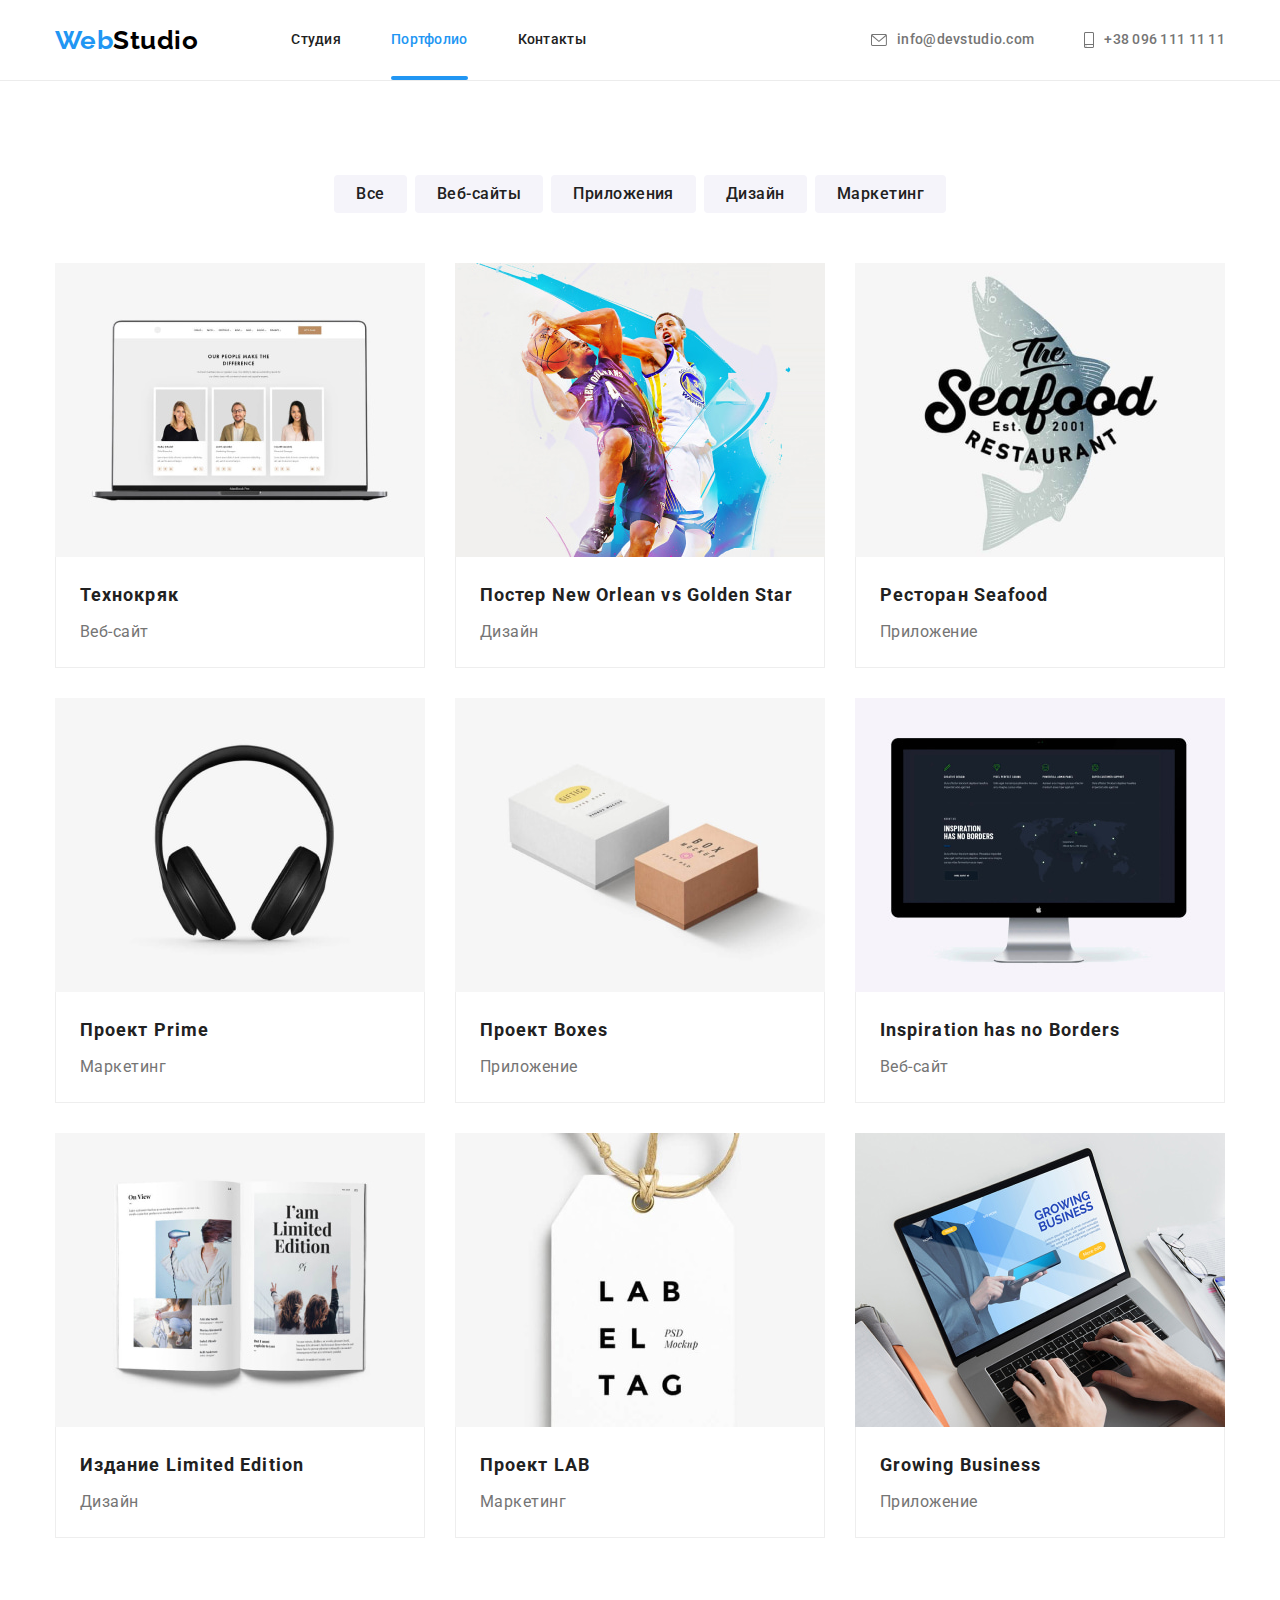
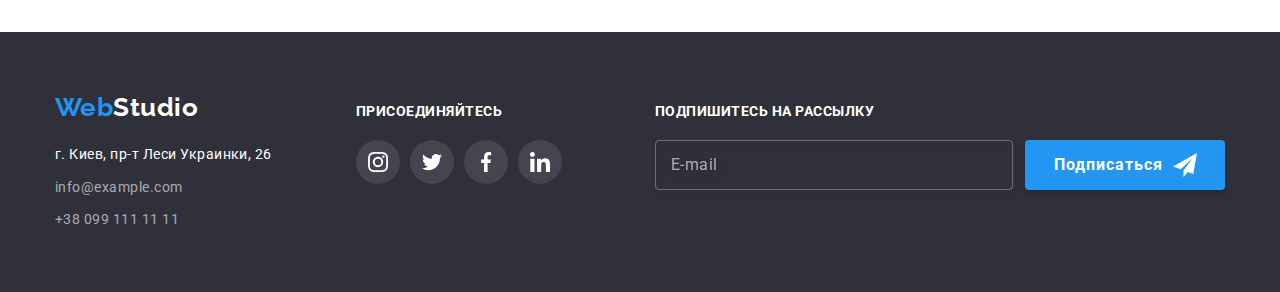
==== portfolio.html @ d6ff6cac "Initial commit" ====
<!DOCTYPE html>
<html lang="ru">

<head>
    <meta charset="UTF-8">
    <meta http-equiv="X-UA-Compatible" content="IE=edge">
    <meta name="viewport" content="width=device-width, initial-scale=1.0">
    <title>Портфолио</title>
    <link rel="preconnect" href="https://fonts.googleapis.com">
    <link rel="preconnect" href="https://fonts.gstatic.com" crossorigin>
    <link
        href="https://fonts.googleapis.com/css2?family=Raleway:wght@700&family=Roboto:wght@400;500;700;900&display=swap"
        rel="stylesheet">
    <link rel="stylesheet" href="https://cdnjs.cloudflare.com/ajax/libs/modern-normalize/1.1.0/modern-normalize.min.css">
    <link rel="stylesheet" href="./css/main.min.css">
</head>

<body>
    <!-- Шапка сайта -->
<header class="page-header">
    <div class="container header-nav">
        <nav class="header-nav">
            <a class="logo" href="./index.html"><span class="logo__accent">Web</span><span
                    class="logo__name">Studio</span></a>

            <ul class="site-nav">
                <li class="site-nav__item"><a class="site-nav__link" href="./index.html">Студия</a></li>
                <li class="site-nav__item"><a class="site-nav__link site-nav__link--current" href="./portfolio.html">Портфолио</a></li>
                <li class="site-nav__item"><a class="site-nav__link" href="">Контакты</a></li>
            </ul>
        </nav>

        <ul class="contacts">
            <li class="contacts__item">
                <a class="contacts__link" href="mailto:info@devstudio.com"><svg class="contacts__icon" width="16" height="12">
                    <use href="./images/icons.svg#mail"></use>
                </svg>info@devstudio.com</a>
            </li>
            <li class="contacts__item">
                <a class="contacts__link" href="tel:+380961111111"><svg class="contacts__icon" width="10" height="16">
                    <use href="./images/icons.svg#smartphone"></use></svg>+38 096 111 11 11</a>
            </li>
        </ul>
    </div>
</header>

<main>
<section class="section">
    <div class="container">
    <h1 hidden>Портфолио</h1>
    <!-- Фильтр -->
    <ul class="filter">
        <li class="filter__item">
            <button type="button" class="filter__button">Все</button>
        </li>
        <li class="filter__item">
            <button type="button" class="filter__button">Веб-сайты</button>
        </li>
        <li class="filter__item">
            <button type="button" class="filter__button">Приложения</button>
        </li>
        <li class="filter__item">
            <button type="button" class="filter__button">Дизайн</button>
        </li>
        <li class="filter__item">
            <button type="button" class="filter__button">Маркетинг</button>
        </li>
    </ul>
    <!-- Портфолио -->
    <ul class="portfolio">
    <li class="portfolio__item"> 
        <a class="portfolio__link" href="">
            <div class="portfolio__thumb">
          <img class="portfolio__picture" src="./images/techokryak.jpg" alt="Фото команды специалистов" width="370" height="294">
          <div class="portfolio__description">
          <p class="portfolio__text">Ресурс предлагает комплексные предложения с разным уровнем функционала и сервисов. Все это
            позволит посетителю получить исчерпывающие сведения о компании или частном лице.</p>
        </div>
        </div>
            <div class="portfolio__part">
         <h2 class="portfolio__subtitle">Технокряк</h2>
         <p class="portfolio__type">Веб-сайт</p> 
        </div>
        </a>
    </li>
    
    <li class="portfolio__item">
        <a class="portfolio__link" href="">
            <div class="portfolio__thumb">
         <img class="portfolio__picture" src="./images/poster.jpg" alt="Баскетболист пытается забрать мяч у противника" width="370" height="294">
        <div class="portfolio__description">
         <p class="portfolio__text">Ресурс предлагает комплексные предложения с разным уровнем функционала и сервисов. Все это
            позволит посетителю получить исчерпывающие сведения о компании или частном лице.</p>
        </div>
        </div>
        <div class="portfolio__part">
        <h2 class="portfolio__subtitle">Постер New Orlean vs Golden Star</h2>
        <p class="portfolio__type">Дизайн</p>
        </div>
        </a>
    </li>

    <li class="portfolio__item">
         <a class="portfolio__link" href="">
            <div class="portfolio__thumb">
          <img class="portfolio__picture" src="./images/seafood.jpg" alt="Логотип ресторана" width="370" height="294">
        <div class="portfolio__description">
          <p class="portfolio__text">Ресурс предлагает комплексные предложения с разным уровнем функционала и сервисов. Все это
            позволит посетителю получить исчерпывающие сведения о компании или частном лице.</p>
        </div>
        </div>
          <div class="portfolio__part">
        <h2 class="portfolio__subtitle">Ресторан Seafood</h2>
    <p class="portfolio__type">Приложение</p>
    </div>
    </a>
      </li>

    <li class="portfolio__item">
       <a class="portfolio__link" href="">
        <div class="portfolio__thumb">
           <img class="portfolio__picture" src="./images/prime.jpg" alt="Наушники" width="370" height="294">
    <div class="portfolio__description">
           <p class="portfolio__text">Ресурс предлагает комплексные предложения с разным уровнем функционала и сервисов. Все это
        позволит посетителю получить исчерпывающие сведения о компании или частном лице.</p>
    </div>
    </div>
    <div class="portfolio__part">
    <h2 class="portfolio__subtitle">Проект Prime</h2>
    <p class="portfolio__type">Маркетинг</p>
    </div>
    </a>
    </li>

    <li class="portfolio__item">
       <a class="portfolio__link" href="">
            <div class="portfolio__thumb">
           <img class="portfolio__picture" src="./images/boxes.jpg" alt="Две коробки белая и коричневая" width="370" height="294">
    <div class="portfolio__description">
           <p class="portfolio__text">Ресурс предлагает комплексные предложения с разным уровнем функционала и сервисов. Все это
        позволит посетителю получить исчерпывающие сведения о компании или частном лице.</p>
    </div>
    </div>
           <div class="portfolio__part">
    <h2 class="portfolio__subtitle">Проект Boxes</h2>
    <p class="portfolio__type">Приложение</p>
    </div>
    </a>
    </li>

    <li class="portfolio__item">
       <a class="portfolio__link" href="">
        <div class="portfolio__thumb">
        <img class="portfolio__picture" src="./images/inspiration.jpg" alt="Монитор компьютера" width="370" height="294">
        <div class="portfolio__description">
        <p class="portfolio__text">Ресурс предлагает комплексные предложения с разным уровнем функционала и сервисов. Все это
            позволит посетителю получить исчерпывающие сведения о компании или частном лице.</p>
        </div>
        </div>
        <div class="portfolio__part">
        <h2 class="portfolio__subtitle">Inspiration has no Borders</h2>
    <p class="portfolio__type">Веб-сайт</p>
    </div>
    </a>
    </li>

    <li class="portfolio__item">
      <a class="portfolio__link" href="">
        <div class="portfolio__thumb">
    <img class="portfolio__picture" src="./images/edition.jpg" alt="Разворот журнала ограниченного тиража" width="370" height="294">
    <div class="portfolio__description">
    <p class="portfolio__text">Ресурс предлагает комплексные предложения с разным уровнем функционала и сервисов. Все это
        позволит посетителю получить исчерпывающие сведения о компании или частном лице.</p>
    </div>
    </div>
    <div class="portfolio__part">
    <h2 class="portfolio__subtitle">Издание Limited Edition</h2>
    <p class="portfolio__type">Дизайн</p>
    </div>
    </a>
    </li>

    <li class="portfolio__item">
         <a class="portfolio__link" href="">
        <div class="portfolio__thumb">
          <img class="portfolio__picture" src="./images/lab.jpg" alt="Бирка с названием проекта" width="370" height="294">
          <div class="portfolio__description">
          <p class="portfolio__text">Ресурс предлагает комплексные предложения с разным уровнем функционала и сервисов. Все это
            позволит посетителю получить исчерпывающие сведения о компании или частном лице.</p>
        </div>
        </div>
          <div class="portfolio__part">
          <h2 class="portfolio__subtitle">Проект LAB</h2>
          <p class="portfolio__type">Маркетинг</p>
        </div>
       </a>
    </li>

    <li class="portfolio__item">
       <a class="portfolio__link" href="">
            <div class="portfolio__thumb">
           <img class="portfolio__picture" src="./images/business.jpg" alt="Работа с ноутбуком" width="370" height="294">
    <div class="portfolio__description">
           <p class="portfolio__text">Ресурс предлагает комплексные предложения с разным уровнем функционала и сервисов. Все это
        позволит посетителю получить исчерпывающие сведения о компании или частном лице.</p>
    </div>
    </div>
           <div class="portfolio__part">
           <h2 class="portfolio__subtitle">Growing Business</h2>
    <p class="portfolio__type">Приложение</p>
    </div>
    </a>
    </li>
</ul>
</div>
</section>
</main>

    <!--Футер-->
<footer class="footer">
    <div class="footer__container container">
        <div>
            <a class="logo logo--footer" href="./index.html"><span class="logo__accent">Web</span><span
                    class="logo__name logo__name--footer">Studio</span></a>

            <address class="footer-contacts">
                <p class="footer-contacts__address">г. Киев, пр-т Леси Украинки, 26</p>
                <ul class="footer-contacts__list">
                    <li class="footer-contacts__item">
                        <a class="footer-contacts__link" href="mailto:info@example.com">info@example.com</a>
                    </li>
                    <li class="footer-contacts__item">
                        <a class="footer-contacts__link" href="tel:+380991111111">+38 099 111 11 11</a>
                    </li>
                </ul>
            </address>
        </div>
        <!-- Соцсети в футере -->
    <div class="footer-socials">
        <h3 class="footer-socials__subtitle">Присоединяйтесь</h3>
        <ul class="footer-socials__list">
            <li class="footer-socials__item"><a class="footer-socials__link" href=""><svg class="footer-socials__icon"
                        width="20" height="20">
                        <use href="./images/icons.svg#instagram"></use>
                    </svg></a></li>
            <li class="footer-socials__item"><a class="footer-socials__link" href=""><svg class="footer-socials__icon"
                        width="20" height="20">
                        <use href="./images/icons.svg#twitter"></use>
                    </svg></a></li>
            <li class="footer-socials__item"><a class="footer-socials__link" href=""><svg class="footer-socials__icon"
                        width="20" height="20">
                        <use href="./images/icons.svg#facebook"></use>
                    </svg></a></li>
            <li class="footer-socials__item"><a class="footer-socials__link" href=""><svg class="footer-socials__icon"
                        width="20" height="20">
                        <use href="./images/icons.svg#linkedin"></use>
                    </svg></a></li>
        </ul>
    </div>
    
    <!-- Форма подписки на рассылку -->
    <div class="form-footer">
        <h3 class="form-footer__subtitle">Подпишитесь на рассылку</h3>
        <form class="form-footer__subscribe">
            <input class="form-footer__input" type="email" name="email" id="mail" placeholder="E-mail">
            <button class="form-footer__button" type="submit">Подписаться<svg class="form-footer__icon" width="24"
                    height="24">
                    <use href="./images/icons.svg#send"></use>
                </svg></button>
        </form>
    </div>
    </div>
    </footer>

</body>
</html>
---- css/main.min.css ----
.site-nav,.contacts,.features__list,.works__list,.team__members,.team__socials,.clients__list,.footer-contacts__list,.footer-socials__list,.filter,.portfolio{padding:0;margin:0;list-style:none}.logo,.portfolio__link{text-decoration:none}.site-nav__link,.site-nav__link--current,.contacts__link{color:#212121;font-weight:500;font-size:14px;line-height:1.14;letter-spacing:0.02em;text-decoration:none}.hero__button,.form-footer__button,.form__button{display:inline-block;min-width:200px;border:0;padding:10px 32px;-webkit-box-shadow:0px 4px 4px rgba(0,0,0,0.15);box-shadow:0px 4px 4px rgba(0,0,0,0.15);border-radius:4px;color:#fff;font-family:Roboto,sans-serif;font-weight:700;font-size:16px;line-height:1.88;letter-spacing:0.06em;background-color:#2196f3;cursor:pointer;-webkit-transition:background-color 250ms cubic-bezier(0.4, 0, 0.2, 1);transition:background-color 250ms cubic-bezier(0.4, 0, 0.2, 1)}.form__input,.form__comment{padding:10px 11px 10px 41px;border:1px solid rgba(33,33,33,0.2);border-radius:4px;outline:none;-webkit-transition:border-color 250ms cubic-bezier(0.4, 0, 0.2, 1);transition:border-color 250ms cubic-bezier(0.4, 0, 0.2, 1)}.features__subtitle,.works__subtitle,.footer-socials__subtitle,.form-footer__subtitle{margin-bottom:10px;color:#212121;font-weight:700;font-size:14px;line-height:1.14;text-transform:uppercase}.works__title,.team__title,.clients__title{margin-bottom:50px;color:#212121;font-weight:700;font-size:36px;line-height:1.17;text-align:center}.form-footer__button,.form__button,.form__label-checkbox,.features__wrapper,.team__socials,.team__socials-link,.clients__link,.footer-socials__list,.footer-socials__link,.form-footer__subscribe{display:-webkit-box;display:-ms-flexbox;display:flex;-webkit-box-align:center;-ms-flex-align:center;align-items:center;-webkit-box-pack:center;-ms-flex-pack:center;justify-content:center}.form-footer__input,.form-footer__input::-webkit-input-placeholder{font-size:16px;line-height:1.25;color:rgba(255,255,255,0.6);letter-spacing:0.03em}.form-footer__input,.form-footer__input:-ms-input-placeholder{font-size:16px;line-height:1.25;color:rgba(255,255,255,0.6);letter-spacing:0.03em}.form-footer__input,.form-footer__input::-ms-input-placeholder{font-size:16px;line-height:1.25;color:rgba(255,255,255,0.6);letter-spacing:0.03em}.form-footer__input,.form-footer__input::placeholder{font-size:16px;line-height:1.25;color:rgba(255,255,255,0.6);letter-spacing:0.03em}body{background-color:#fff;color:#757575;font-family:Roboto,sans-serif;letter-spacing:0.03em}h1,h2,h3,h4,h5,h6,p,ul{margin-top:0}.container{width:1200px;padding-left:15px;padding-right:15px;margin-left:auto;margin-right:auto}.section{padding-top:94px;padding-bottom:94px}.page-header{border-bottom:1px solid #ececec}.header-nav{display:-webkit-box;display:-ms-flexbox;display:flex;-webkit-box-align:center;-ms-flex-align:center;align-items:center}.logo__accent,.logo__name{color:#2196f3;font-family:Raleway,sans-serif;font-weight:700;font-size:26px;line-height:1.19;-webkit-transition:color 250ms cubic-bezier(0.4, 0, 0.2, 1);transition:color 250ms cubic-bezier(0.4, 0, 0.2, 1)}.logo__accent:hover,.logo__accent:focus{color:#000}.logo__name{color:#000}.logo__name:hover,.logo__name:focus{color:#2196f3}.logo--footer{display:inline-block;margin-bottom:20px}.logo__name--footer{color:#fff}.site-nav{display:-webkit-box;display:-ms-flexbox;display:flex;margin-left:93px}.site-nav__item:not(:last-child){margin-right:50px}.site-nav__link,.site-nav__link--current{display:block;padding-top:32px;padding-bottom:32px;-webkit-transition:color 250ms cubic-bezier(0.4, 0, 0.2, 1);transition:color 250ms cubic-bezier(0.4, 0, 0.2, 1)}.site-nav__link:hover,.site-nav__link:focus{color:#2196f3}.site-nav__link--current{position:relative;color:#2196f3}.site-nav__link--current:hover,.site-nav__link--current:focus{color:#212121}.site-nav__link--current::after{content:'';position:absolute;left:0;bottom:0;width:100%;height:4px;background-color:#2196f3;border-radius:2px}.contacts{display:-webkit-box;display:-ms-flexbox;display:flex;margin-left:auto}.contacts__item:not(:last-child){margin-right:50px}.contacts__link{display:-webkit-box;display:-ms-flexbox;display:flex;-webkit-box-align:center;-ms-flex-align:center;align-items:center;padding-top:32px;padding-bottom:32px;color:#757575;-webkit-transition:color 250ms cubic-bezier(0.4, 0, 0.2, 1);transition:color 250ms cubic-bezier(0.4, 0, 0.2, 1)}.contacts__link:hover,.contacts__link:focus{color:#2196f3;fill:#2196f3}.contacts__icon{margin-right:10px;fill:currentColor}.hero{max-width:1600px;height:600px;margin-left:auto;margin-right:auto;background-image:-webkit-gradient(linear, left top, right top, from(rgba(47,48,58,0.4)), to(rgba(47,48,58,0.4))),url("../images/hero.jpg");background-image:linear-gradient(to right, rgba(47,48,58,0.4), rgba(47,48,58,0.4)),url("../images/hero.jpg");background-repeat:no-repeat;background-position:center;background-size:cover;padding-top:200px;padding-bottom:200px;text-align:center;background-color:#c4c4c4}.hero__title{margin-bottom:30px;color:#fff;font-weight:900;font-size:44px;line-height:1.36;text-align:center;letter-spacing:0.06em;text-transform:uppercase}.hero__button:hover,.hero__button:focus{background-color:#188ce8}.form-footer__button:hover,.form-footer__button:focus{background-color:#188ce8}.form-footer__button{padding:10px 28px 10px 29px}.form-footer__icon{margin-left:10px}.form__button:hover,.form__button:focus{background-color:#188ce8}.form__button{padding:10px 55px 10px 56px;margin-right:auto;margin-left:auto}.modal__button{position:absolute;top:8px;right:8px;display:-webkit-box;display:-ms-flexbox;display:flex;background-color:#fff;padding:5px;border:1px solid rgba(0,0,0,0.1);border-radius:50%;cursor:pointer;fill:#000;-webkit-transition:fill 250ms cubic-bezier(0.4, 0, 0.2, 1);transition:fill 250ms cubic-bezier(0.4, 0, 0.2, 1)}.modal__button:hover,.modal__button:focus{fill:#2196f3}.backdrop{position:fixed;top:0;left:0;width:100%;height:100%;background-color:rgba(0,0,0,0.2);opacity:1;-webkit-transition:opacity 250ms cubic-bezier(0.4, 0, 0.2, 1);transition:opacity 250ms cubic-bezier(0.4, 0, 0.2, 1)}.backdrop.is-hidden{opacity:0;pointer-events:none;visibility:hidden;-webkit-transition:opacity 250ms cubic-bezier(0.4, 0, 0.2, 1);transition:opacity 250ms cubic-bezier(0.4, 0, 0.2, 1)}.backdrop.is-hidden .modal{-webkit-transform:translate(-50%, -50%) scale(0.5);transform:translate(-50%, -50%) scale(0.5)}.modal{position:absolute;top:50%;left:50%;padding:40px;min-width:528px;min-height:581px;background-color:#fff;-webkit-box-shadow:0px 1px 3px rgba(0,0,0,0.12),0px 1px 1px rgba(0,0,0,0.14),0px 2px 1px rgba(0,0,0,0.2);box-shadow:0px 1px 3px rgba(0,0,0,0.12),0px 1px 1px rgba(0,0,0,0.14),0px 2px 1px rgba(0,0,0,0.2);border-radius:4px;visibility:visible;-webkit-transform:translate(-50%, -50%) scale(1);transform:translate(-50%, -50%) scale(1);-webkit-transition:-webkit-transform 250ms cubic-bezier(0.4, 0, 0.2, 1);transition:-webkit-transform 250ms cubic-bezier(0.4, 0, 0.2, 1);transition:transform 250ms cubic-bezier(0.4, 0, 0.2, 1);transition:transform 250ms cubic-bezier(0.4, 0, 0.2, 1), -webkit-transform 250ms cubic-bezier(0.4, 0, 0.2, 1)}.modal__title{margin-bottom:12px;font-weight:700;font-size:20px;line-height:1.15;text-align:center;color:#212121}.form{width:448px;margin-left:auto;margin-right:auto}.form__input:focus{border-color:#2196f3}.form__input:focus ~ .form__icon{fill:#2196f3}.form__comment{resize:none;padding:12px 16px}.form__comment::-webkit-input-placeholder{font-size:12px;line-height:1.17;letter-spacing:0.01em;color:rgba(117,117,117,0.5)}.form__comment:-ms-input-placeholder{font-size:12px;line-height:1.17;letter-spacing:0.01em;color:rgba(117,117,117,0.5)}.form__comment::-ms-input-placeholder{font-size:12px;line-height:1.17;letter-spacing:0.01em;color:rgba(117,117,117,0.5)}.form__comment::placeholder{font-size:12px;line-height:1.17;letter-spacing:0.01em;color:rgba(117,117,117,0.5)}.form__comment:focus{border-color:#2196f3}.form__field{position:relative;display:-webkit-box;display:-ms-flexbox;display:flex;-webkit-box-orient:vertical;-webkit-box-direction:normal;-ms-flex-direction:column;flex-direction:column;margin-bottom:10px}.form__field:nth-child(4){margin-bottom:20px}.form__icon{position:absolute;top:50%;left:12px;fill:#212121;-webkit-transition:fill 250ms cubic-bezier(0.4, 0, 0.2, 1);transition:fill 250ms cubic-bezier(0.4, 0, 0.2, 1)}.form__label{margin-bottom:4px;font-size:12px;line-height:1.17;letter-spacing:0.01em}.form__link-contract{color:#2196f3;margin-left:4px}.form__input-checkbox{width:1px;height:1px;margin:-1px;border:0;padding:0;clip:rect(0 0 0 0);overflow:hidden}.form__checkbox-bgc{display:inline-block;width:16px;height:15px;margin-right:7px;border:2px solid #212121;border-radius:2px;-webkit-transition:background-color 250ms cubic-bezier(0.4, 0, 0.2, 1);transition:background-color 250ms cubic-bezier(0.4, 0, 0.2, 1)}.form__checkbox{margin-bottom:30px;font-size:14px;line-height:1.71}.form__label-checkbox{position:relative;cursor:pointer}.form__icon-checkbox{position:absolute;top:4px;left:10px;visibility:hidden}.form__input-checkbox:checked+.form__checkbox-bgc{border-color:#2196f3;background-color:#2196f3;border-radius:2px}.form__input-checkbox:checked ~ .form__icon-checkbox{visibility:visible}.features__list{display:-webkit-box;display:-ms-flexbox;display:flex}.features__item{min-width:270px}.features__item:not(:last-child){margin-right:30px}.features__wrapper{width:270px;height:120px;background-color:#f5f4fa;margin-bottom:30px}.features__text{margin-top:0;margin-bottom:0;font-size:14px;line-height:1.71}.works{padding-top:0;padding-bottom:94px}.works__list{display:-webkit-box;display:-ms-flexbox;display:flex}.works__item{position:relative}.works__item:not(:last-child){margin-right:30px}.works__images{display:block;width:100%}.works__description{display:inline-block;content:'';position:absolute;bottom:0;left:0;width:100%;min-height:70px;background-color:rgba(47,48,58,0.8)}.works__subtitle{position:absolute;bottom:27px;left:0;right:0;margin-bottom:0;color:#fff;text-align:center}.team{background-color:#f5f4fa}.team__members{display:-webkit-box;display:-ms-flexbox;display:flex}.team__item{-webkit-box-shadow:0px 1px 3px rgba(0,0,0,0.12),0px 1px 1px rgba(0,0,0,0.14),0px 2px 1px rgba(0,0,0,0.2);box-shadow:0px 1px 3px rgba(0,0,0,0.12),0px 1px 1px rgba(0,0,0,0.14),0px 2px 1px rgba(0,0,0,0.2);border-radius:0px 0px 4px 4px;background-color:#fff}.team__item:not(:last-child){margin-right:30px}.team__photo{display:block;width:100%}.team__name{margin-bottom:10px;color:#212121;font-weight:500;font-size:16px;line-height:1.19;text-align:center}.team__text{font-size:16px;line-height:1.19;text-align:center}.team__desc{padding-top:30px;padding-bottom:30px}.team__socials-item:not(:last-child){margin-right:10px}.team__socials-link{width:44px;height:44px;border-radius:50%;background-color:#fff;color:#afb1b8;-webkit-transition:color 250ms cubic-bezier(0.4, 0, 0.2, 1),background-color 250ms cubic-bezier(0.4, 0, 0.2, 1);transition:color 250ms cubic-bezier(0.4, 0, 0.2, 1),background-color 250ms cubic-bezier(0.4, 0, 0.2, 1)}.team__socials-link:hover,.team__socials-link:focus{color:#fff;background-color:#2196f3}.team__socials-icon{fill:currentColor}.clients__list{display:-webkit-box;display:-ms-flexbox;display:flex}.clients__item:not(:last-child){margin-right:30px}.clients__link{width:170px;height:92px;border:1px solid #afb1b8;border-radius:4px;color:#afb1b8;-webkit-transition:color 250ms cubic-bezier(0.4, 0, 0.2, 1),border 250ms cubic-bezier(0.4, 0, 0.2, 1);transition:color 250ms cubic-bezier(0.4, 0, 0.2, 1),border 250ms cubic-bezier(0.4, 0, 0.2, 1)}.clients__link:hover,.clients__link:focus{color:#2196f3;border:1px solid #2196f3}.clients__logo{fill:currentColor}.footer{padding-top:60px;padding-bottom:60px;background-color:#2f303a}.footer__container{display:-webkit-box;display:-ms-flexbox;display:flex;-webkit-box-align:baseline;-ms-flex-align:baseline;align-items:baseline}.footer-contacts{margin-right:70px;min-width:231px;color:#fff;font-style:normal;font-size:14px;line-height:1.71}.footer-contacts__address{margin-bottom:9px}.footer-contacts__item:not(:last-child){margin-bottom:9px}.footer-contacts__link{color:rgba(255,255,255,0.6);font-style:normal;font-size:14px;line-height:1.71;text-decoration:none;-webkit-transition:color 250ms cubic-bezier(0.4, 0, 0.2, 1);transition:color 250ms cubic-bezier(0.4, 0, 0.2, 1)}.footer-contacts__link:hover,.footer-contacts__link:focus{color:#2196f3}.footer-socials__item{margin-right:93px}.footer-socials__item:not(:last-child){margin-right:10px}.footer-socials__link{width:44px;height:44px;border-radius:50%;background-color:rgba(255,255,255,0.1);color:#fff;-webkit-transition:background-color 250ms cubic-bezier(0.4, 0, 0.2, 1);transition:background-color 250ms cubic-bezier(0.4, 0, 0.2, 1)}.footer-socials__link:hover,.footer-socials__link:focus{background-color:#2196f3}.footer-socials__subtitle{color:#fff;margin-bottom:20px}.footer-socials__icon{fill:currentColor}.form-footer__subtitle{color:#fff;margin-bottom:20px}.form-footer__input{width:358px;padding:14px 15px;margin-right:12px;border:1px solid rgba(255,255,255,0.3);-webkit-filter:drop-shadow(0px 4px 4px rgba(0,0,0,0.15));filter:drop-shadow(0px 4px 4px rgba(0,0,0,0.15));border-radius:4px;background-color:transparent;outline:transparent;-webkit-transition:border-color 250ms cubic-bezier(0.4, 0, 0.2, 1);transition:border-color 250ms cubic-bezier(0.4, 0, 0.2, 1)}.form-footer__input:focus{border-color:#2196f3}.filter{display:-webkit-box;display:-ms-flexbox;display:flex;-webkit-box-pack:center;-ms-flex-pack:center;justify-content:center;margin-bottom:50px}.filter__item:not(:last-child){margin-right:8px}.filter__button{display:inline-block;padding:6px 22px;min-width:73px;border:0;border-radius:4px;color:#212121;background-color:#f5f4fa;font-family:inherit;font-weight:500;font-size:16px;line-height:1.62;letter-spacing:0.03em;cursor:pointer;-webkit-transition:background-color 250ms cubic-bezier(0.4, 0, 0.2, 1),color 250ms cubic-bezier(0.4, 0, 0.2, 1),-webkit-box-shadow 250ms cubic-bezier(0.4, 0, 0.2, 1);transition:background-color 250ms cubic-bezier(0.4, 0, 0.2, 1),color 250ms cubic-bezier(0.4, 0, 0.2, 1),-webkit-box-shadow 250ms cubic-bezier(0.4, 0, 0.2, 1);transition:background-color 250ms cubic-bezier(0.4, 0, 0.2, 1),color 250ms cubic-bezier(0.4, 0, 0.2, 1),box-shadow 250ms cubic-bezier(0.4, 0, 0.2, 1);transition:background-color 250ms cubic-bezier(0.4, 0, 0.2, 1),color 250ms cubic-bezier(0.4, 0, 0.2, 1),box-shadow 250ms cubic-bezier(0.4, 0, 0.2, 1),-webkit-box-shadow 250ms cubic-bezier(0.4, 0, 0.2, 1)}.filter__button:hover,.filter__button:focus{color:#fff;background-color:#188ce8;-webkit-box-shadow:0px 3px 1px rgba(0,0,0,0.1),0px 1px 2px rgba(0,0,0,0.08),0px 2px 2px rgba(0,0,0,0.12);box-shadow:0px 3px 1px rgba(0,0,0,0.1),0px 1px 2px rgba(0,0,0,0.08),0px 2px 2px rgba(0,0,0,0.12)}.portfolio{display:-webkit-box;display:-ms-flexbox;display:flex;-ms-flex-wrap:wrap;flex-wrap:wrap}.portfolio__item{width:370px;margin-right:30px;margin-bottom:30px}.portfolio__item:nth-child(3n){margin-right:0}.portfolio__item:nth-last-child(-n+3){margin-bottom:0}.portfolio__link{display:block;-webkit-transition:-webkit-box-shadow 250ms cubic-bezier(0.4, 0, 0.2, 1);transition:-webkit-box-shadow 250ms cubic-bezier(0.4, 0, 0.2, 1);transition:box-shadow 250ms cubic-bezier(0.4, 0, 0.2, 1);transition:box-shadow 250ms cubic-bezier(0.4, 0, 0.2, 1), -webkit-box-shadow 250ms cubic-bezier(0.4, 0, 0.2, 1)}.portfolio__link:hover,.portfolio__link:focus{-webkit-box-shadow:0px 1px 1px rgba(0,0,0,0.12),0px 4px 4px rgba(0,0,0,0.06),1px 4px 6px rgba(0,0,0,0.16);box-shadow:0px 1px 1px rgba(0,0,0,0.12),0px 4px 4px rgba(0,0,0,0.06),1px 4px 6px rgba(0,0,0,0.16)}.portfolio__link:hover .portfolio__description,.portfolio__link:focus .portfolio__description{-webkit-transform:translateY(0);transform:translateY(0)}.portfolio__picture{display:block;width:100%}.portfolio__subtitle{margin-bottom:4px;color:#212121;font-weight:700;font-size:18px;line-height:2;letter-spacing:0.06em}.portfolio__type{margin-bottom:0;color:#757575;font-size:16px;line-height:1.87}.portfolio__part{padding:20px 24px;border-left:1px solid #eee;border-right:1px solid #eee;border-bottom:1px solid #eee}.portfolio__thumb{position:relative;overflow:hidden}.portfolio__description{display:inline-block;content:'';position:absolute;top:0;left:0;width:100%;height:100%;background-color:rgba(33,150,243,0.9);-webkit-transform:translateY(100%);transform:translateY(100%);-webkit-transition:background-color 250ms cubic-bezier(0.4, 0, 0.2, 1),-webkit-transform 250ms cubic-bezier(0.4, 0, 0.2, 1);transition:background-color 250ms cubic-bezier(0.4, 0, 0.2, 1),-webkit-transform 250ms cubic-bezier(0.4, 0, 0.2, 1);transition:background-color 250ms cubic-bezier(0.4, 0, 0.2, 1),transform 250ms cubic-bezier(0.4, 0, 0.2, 1);transition:background-color 250ms cubic-bezier(0.4, 0, 0.2, 1),transform 250ms cubic-bezier(0.4, 0, 0.2, 1),-webkit-transform 250ms cubic-bezier(0.4, 0, 0.2, 1)}.portfolio__text{position:absolute;top:63px;left:24px;margin-bottom:0;font-size:18px;line-height:1.56;color:#fff;-webkit-transition:color 250ms cubic-bezier(0.4, 0, 0.2, 1);transition:color 250ms cubic-bezier(0.4, 0, 0.2, 1)}
/*# sourceMappingURL=main.min.css.map */
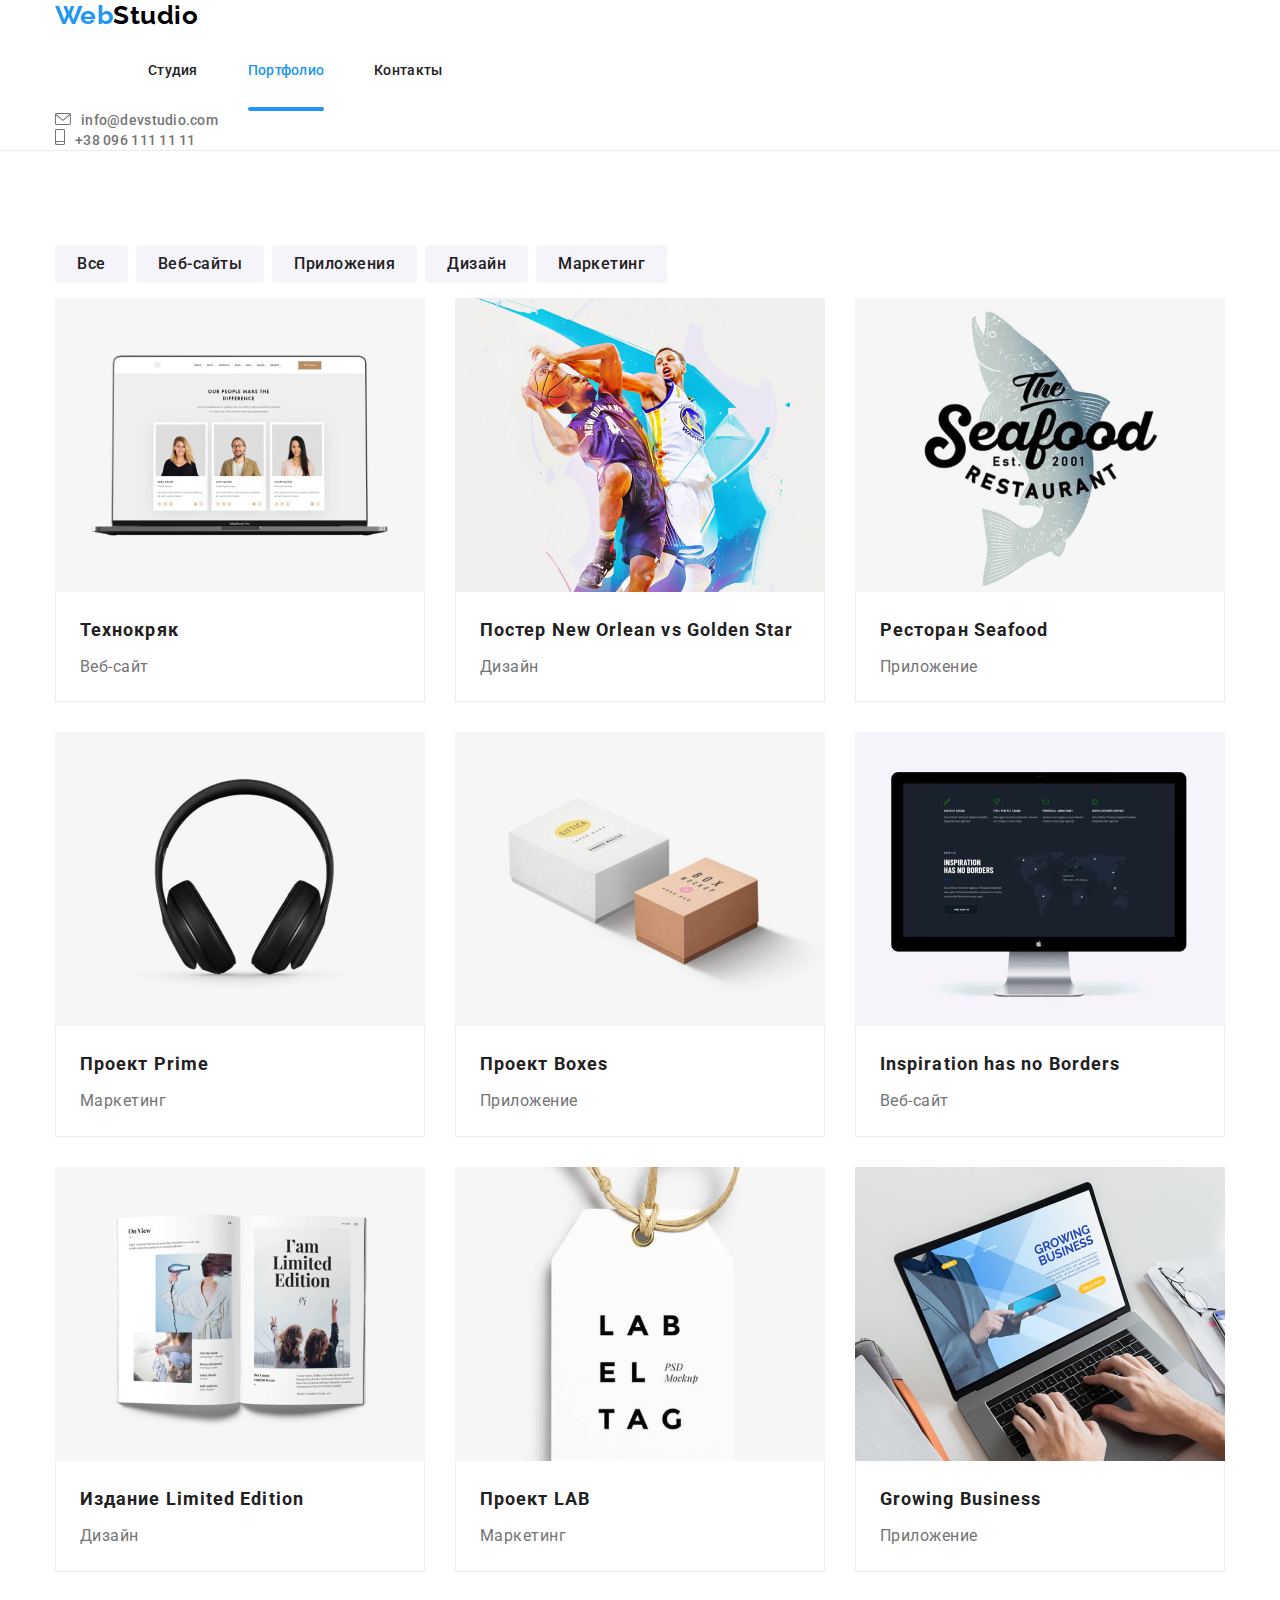
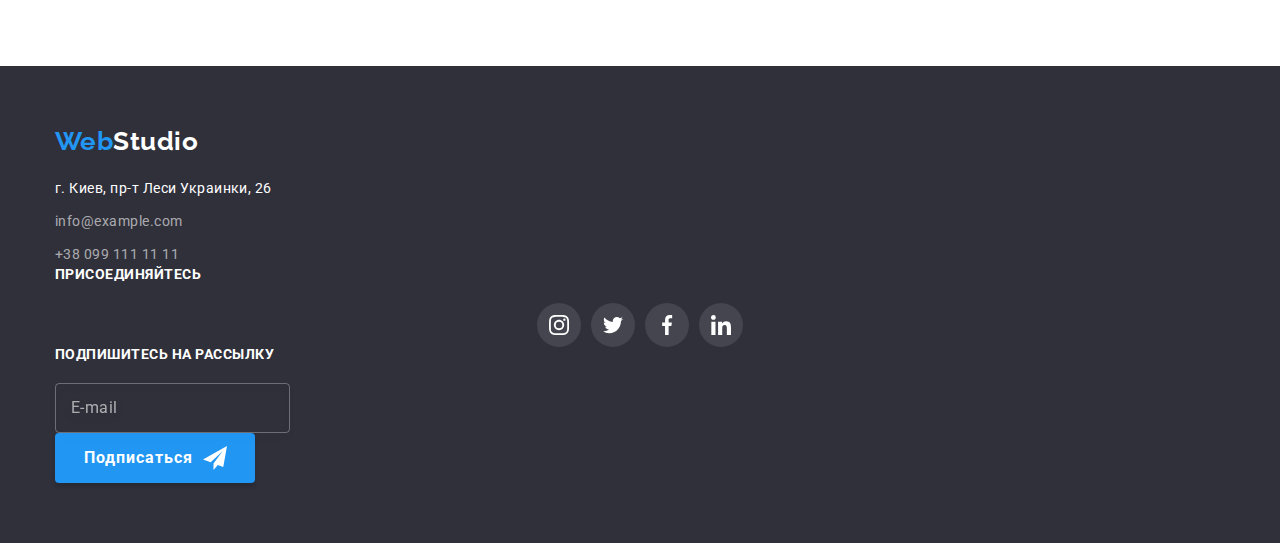
==== commit e57d8941: "Додає мобільну адаптивну верстку стр.Студія і Порфоліо" ====
--- a/portfolio.html
+++ b/portfolio.html
@@ -23,6 +23,11 @@
             <a class="logo" href="./index.html"><span class="logo__accent">Web</span><span
                     class="logo__name">Studio</span></a>
 
+                <button type="button" class="menu-button" data-menu-button>
+                    <svg class="menu-button__icons" width="40" height="40">
+                        <use class="menu-button__icon-menu" href="./images/icons.svg#menu"></use>
+                    </svg>
+                </button>
             <ul class="site-nav">
                 <li class="site-nav__item"><a class="site-nav__link" href="./index.html">Студия</a></li>
                 <li class="site-nav__item"><a class="site-nav__link site-nav__link--current" href="./portfolio.html">Портфолио</a></li>
@@ -41,6 +46,37 @@
                     <use href="./images/icons.svg#smartphone"></use></svg>+38 096 111 11 11</a>
             </li>
         </ul>
+
+        <div class="mobile-menu" data-menu>
+            <button type="button" class="menu-button" data-menu-button>
+                <svg class="menu-button__icons" width="40" height="40">
+                    <use class="menu-button__icon-cross" href="./images/icons.svg#close-menu"></use>
+                </svg>
+            </button>
+            <ul class="menu-pages">
+                <li class="menu-pages__item"><a class="menu-pages__link menu-pages__link--current"
+                        href="./index.html">Студия</a></li>
+                <li class="menu-pages__item"><a class="menu-pages__link" href="./portfolio.html">Портфолио</a></li>
+                <li class="menu-pages__item"><a class="menu-pages__link" href="">Контакты</a></li>
+            </ul>
+            </nav>
+        
+            <ul class="menu-contacts">
+                <li class="menu-contacts__item">
+                    <a class="menu-contacts__link-phone" href="tel:+380961111111">+38 096 111 11 11</a>
+                </li>
+                <li class="menu-contacts__item">
+                    <a class="menu-contacts__link-mail" href="mailto:info@devstudio.com">info@devstudio.com</a>
+                </li>
+            </ul>
+        
+            <ul class="menu-socials">
+                <li class="menu-socials__item"><a class="menu-socials__link" href="">Instagram</a></li>
+                <li class="menu-socials__item"><a class="menu-socials__link" href="">Twitter</a></li>
+                <li class="menu-socials__item"><a class="menu-socials__link" href="">Facebook</a></li>
+                <li class="menu-socials__item"><a class="menu-socials__link" href="">LinkedIn</a></li>
+            </ul>
+        </div>
     </div>
 </header>
 
@@ -271,6 +307,6 @@
     </div>
     </div>
     </footer>
-
+<script src="./js/mobile-menu.js"></script>
 </body>
 </html>--- a/css/main.min.css
+++ b/css/main.min.css
@@ -1,2 +1,2 @@
-.site-nav,.contacts,.features__list,.works__list,.team__members,.team__socials,.clients__list,.footer-contacts__list,.footer-socials__list,.filter,.portfolio{padding:0;margin:0;list-style:none}.logo,.portfolio__link{text-decoration:none}.site-nav__link,.site-nav__link--current,.contacts__link{color:#212121;font-weight:500;font-size:14px;line-height:1.14;letter-spacing:0.02em;text-decoration:none}.hero__button,.form-footer__button,.form__button{display:inline-block;min-width:200px;border:0;padding:10px 32px;-webkit-box-shadow:0px 4px 4px rgba(0,0,0,0.15);box-shadow:0px 4px 4px rgba(0,0,0,0.15);border-radius:4px;color:#fff;font-family:Roboto,sans-serif;font-weight:700;font-size:16px;line-height:1.88;letter-spacing:0.06em;background-color:#2196f3;cursor:pointer;-webkit-transition:background-color 250ms cubic-bezier(0.4, 0, 0.2, 1);transition:background-color 250ms cubic-bezier(0.4, 0, 0.2, 1)}.form__input,.form__comment{padding:10px 11px 10px 41px;border:1px solid rgba(33,33,33,0.2);border-radius:4px;outline:none;-webkit-transition:border-color 250ms cubic-bezier(0.4, 0, 0.2, 1);transition:border-color 250ms cubic-bezier(0.4, 0, 0.2, 1)}.features__subtitle,.works__subtitle,.footer-socials__subtitle,.form-footer__subtitle{margin-bottom:10px;color:#212121;font-weight:700;font-size:14px;line-height:1.14;text-transform:uppercase}.works__title,.team__title,.clients__title{margin-bottom:50px;color:#212121;font-weight:700;font-size:36px;line-height:1.17;text-align:center}.form-footer__button,.form__button,.form__label-checkbox,.features__wrapper,.team__socials,.team__socials-link,.clients__link,.footer-socials__list,.footer-socials__link,.form-footer__subscribe{display:-webkit-box;display:-ms-flexbox;display:flex;-webkit-box-align:center;-ms-flex-align:center;align-items:center;-webkit-box-pack:center;-ms-flex-pack:center;justify-content:center}.form-footer__input,.form-footer__input::-webkit-input-placeholder{font-size:16px;line-height:1.25;color:rgba(255,255,255,0.6);letter-spacing:0.03em}.form-footer__input,.form-footer__input:-ms-input-placeholder{font-size:16px;line-height:1.25;color:rgba(255,255,255,0.6);letter-spacing:0.03em}.form-footer__input,.form-footer__input::-ms-input-placeholder{font-size:16px;line-height:1.25;color:rgba(255,255,255,0.6);letter-spacing:0.03em}.form-footer__input,.form-footer__input::placeholder{font-size:16px;line-height:1.25;color:rgba(255,255,255,0.6);letter-spacing:0.03em}body{background-color:#fff;color:#757575;font-family:Roboto,sans-serif;letter-spacing:0.03em}h1,h2,h3,h4,h5,h6,p,ul{margin-top:0}.container{width:1200px;padding-left:15px;padding-right:15px;margin-left:auto;margin-right:auto}.section{padding-top:94px;padding-bottom:94px}.page-header{border-bottom:1px solid #ececec}.header-nav{display:-webkit-box;display:-ms-flexbox;display:flex;-webkit-box-align:center;-ms-flex-align:center;align-items:center}.logo__accent,.logo__name{color:#2196f3;font-family:Raleway,sans-serif;font-weight:700;font-size:26px;line-height:1.19;-webkit-transition:color 250ms cubic-bezier(0.4, 0, 0.2, 1);transition:color 250ms cubic-bezier(0.4, 0, 0.2, 1)}.logo__accent:hover,.logo__accent:focus{color:#000}.logo__name{color:#000}.logo__name:hover,.logo__name:focus{color:#2196f3}.logo--footer{display:inline-block;margin-bottom:20px}.logo__name--footer{color:#fff}.site-nav{display:-webkit-box;display:-ms-flexbox;display:flex;margin-left:93px}.site-nav__item:not(:last-child){margin-right:50px}.site-nav__link,.site-nav__link--current{display:block;padding-top:32px;padding-bottom:32px;-webkit-transition:color 250ms cubic-bezier(0.4, 0, 0.2, 1);transition:color 250ms cubic-bezier(0.4, 0, 0.2, 1)}.site-nav__link:hover,.site-nav__link:focus{color:#2196f3}.site-nav__link--current{position:relative;color:#2196f3}.site-nav__link--current:hover,.site-nav__link--current:focus{color:#212121}.site-nav__link--current::after{content:'';position:absolute;left:0;bottom:0;width:100%;height:4px;background-color:#2196f3;border-radius:2px}.contacts{display:-webkit-box;display:-ms-flexbox;display:flex;margin-left:auto}.contacts__item:not(:last-child){margin-right:50px}.contacts__link{display:-webkit-box;display:-ms-flexbox;display:flex;-webkit-box-align:center;-ms-flex-align:center;align-items:center;padding-top:32px;padding-bottom:32px;color:#757575;-webkit-transition:color 250ms cubic-bezier(0.4, 0, 0.2, 1);transition:color 250ms cubic-bezier(0.4, 0, 0.2, 1)}.contacts__link:hover,.contacts__link:focus{color:#2196f3;fill:#2196f3}.contacts__icon{margin-right:10px;fill:currentColor}.hero{max-width:1600px;height:600px;margin-left:auto;margin-right:auto;background-image:-webkit-gradient(linear, left top, right top, from(rgba(47,48,58,0.4)), to(rgba(47,48,58,0.4))),url("../images/hero.jpg");background-image:linear-gradient(to right, rgba(47,48,58,0.4), rgba(47,48,58,0.4)),url("../images/hero.jpg");background-repeat:no-repeat;background-position:center;background-size:cover;padding-top:200px;padding-bottom:200px;text-align:center;background-color:#c4c4c4}.hero__title{margin-bottom:30px;color:#fff;font-weight:900;font-size:44px;line-height:1.36;text-align:center;letter-spacing:0.06em;text-transform:uppercase}.hero__button:hover,.hero__button:focus{background-color:#188ce8}.form-footer__button:hover,.form-footer__button:focus{background-color:#188ce8}.form-footer__button{padding:10px 28px 10px 29px}.form-footer__icon{margin-left:10px}.form__button:hover,.form__button:focus{background-color:#188ce8}.form__button{padding:10px 55px 10px 56px;margin-right:auto;margin-left:auto}.modal__button{position:absolute;top:8px;right:8px;display:-webkit-box;display:-ms-flexbox;display:flex;background-color:#fff;padding:5px;border:1px solid rgba(0,0,0,0.1);border-radius:50%;cursor:pointer;fill:#000;-webkit-transition:fill 250ms cubic-bezier(0.4, 0, 0.2, 1);transition:fill 250ms cubic-bezier(0.4, 0, 0.2, 1)}.modal__button:hover,.modal__button:focus{fill:#2196f3}.backdrop{position:fixed;top:0;left:0;width:100%;height:100%;background-color:rgba(0,0,0,0.2);opacity:1;-webkit-transition:opacity 250ms cubic-bezier(0.4, 0, 0.2, 1);transition:opacity 250ms cubic-bezier(0.4, 0, 0.2, 1)}.backdrop.is-hidden{opacity:0;pointer-events:none;visibility:hidden;-webkit-transition:opacity 250ms cubic-bezier(0.4, 0, 0.2, 1);transition:opacity 250ms cubic-bezier(0.4, 0, 0.2, 1)}.backdrop.is-hidden .modal{-webkit-transform:translate(-50%, -50%) scale(0.5);transform:translate(-50%, -50%) scale(0.5)}.modal{position:absolute;top:50%;left:50%;padding:40px;min-width:528px;min-height:581px;background-color:#fff;-webkit-box-shadow:0px 1px 3px rgba(0,0,0,0.12),0px 1px 1px rgba(0,0,0,0.14),0px 2px 1px rgba(0,0,0,0.2);box-shadow:0px 1px 3px rgba(0,0,0,0.12),0px 1px 1px rgba(0,0,0,0.14),0px 2px 1px rgba(0,0,0,0.2);border-radius:4px;visibility:visible;-webkit-transform:translate(-50%, -50%) scale(1);transform:translate(-50%, -50%) scale(1);-webkit-transition:-webkit-transform 250ms cubic-bezier(0.4, 0, 0.2, 1);transition:-webkit-transform 250ms cubic-bezier(0.4, 0, 0.2, 1);transition:transform 250ms cubic-bezier(0.4, 0, 0.2, 1);transition:transform 250ms cubic-bezier(0.4, 0, 0.2, 1), -webkit-transform 250ms cubic-bezier(0.4, 0, 0.2, 1)}.modal__title{margin-bottom:12px;font-weight:700;font-size:20px;line-height:1.15;text-align:center;color:#212121}.form{width:448px;margin-left:auto;margin-right:auto}.form__input:focus{border-color:#2196f3}.form__input:focus ~ .form__icon{fill:#2196f3}.form__comment{resize:none;padding:12px 16px}.form__comment::-webkit-input-placeholder{font-size:12px;line-height:1.17;letter-spacing:0.01em;color:rgba(117,117,117,0.5)}.form__comment:-ms-input-placeholder{font-size:12px;line-height:1.17;letter-spacing:0.01em;color:rgba(117,117,117,0.5)}.form__comment::-ms-input-placeholder{font-size:12px;line-height:1.17;letter-spacing:0.01em;color:rgba(117,117,117,0.5)}.form__comment::placeholder{font-size:12px;line-height:1.17;letter-spacing:0.01em;color:rgba(117,117,117,0.5)}.form__comment:focus{border-color:#2196f3}.form__field{position:relative;display:-webkit-box;display:-ms-flexbox;display:flex;-webkit-box-orient:vertical;-webkit-box-direction:normal;-ms-flex-direction:column;flex-direction:column;margin-bottom:10px}.form__field:nth-child(4){margin-bottom:20px}.form__icon{position:absolute;top:50%;left:12px;fill:#212121;-webkit-transition:fill 250ms cubic-bezier(0.4, 0, 0.2, 1);transition:fill 250ms cubic-bezier(0.4, 0, 0.2, 1)}.form__label{margin-bottom:4px;font-size:12px;line-height:1.17;letter-spacing:0.01em}.form__link-contract{color:#2196f3;margin-left:4px}.form__input-checkbox{width:1px;height:1px;margin:-1px;border:0;padding:0;clip:rect(0 0 0 0);overflow:hidden}.form__checkbox-bgc{display:inline-block;width:16px;height:15px;margin-right:7px;border:2px solid #212121;border-radius:2px;-webkit-transition:background-color 250ms cubic-bezier(0.4, 0, 0.2, 1);transition:background-color 250ms cubic-bezier(0.4, 0, 0.2, 1)}.form__checkbox{margin-bottom:30px;font-size:14px;line-height:1.71}.form__label-checkbox{position:relative;cursor:pointer}.form__icon-checkbox{position:absolute;top:4px;left:10px;visibility:hidden}.form__input-checkbox:checked+.form__checkbox-bgc{border-color:#2196f3;background-color:#2196f3;border-radius:2px}.form__input-checkbox:checked ~ .form__icon-checkbox{visibility:visible}.features__list{display:-webkit-box;display:-ms-flexbox;display:flex}.features__item{min-width:270px}.features__item:not(:last-child){margin-right:30px}.features__wrapper{width:270px;height:120px;background-color:#f5f4fa;margin-bottom:30px}.features__text{margin-top:0;margin-bottom:0;font-size:14px;line-height:1.71}.works{padding-top:0;padding-bottom:94px}.works__list{display:-webkit-box;display:-ms-flexbox;display:flex}.works__item{position:relative}.works__item:not(:last-child){margin-right:30px}.works__images{display:block;width:100%}.works__description{display:inline-block;content:'';position:absolute;bottom:0;left:0;width:100%;min-height:70px;background-color:rgba(47,48,58,0.8)}.works__subtitle{position:absolute;bottom:27px;left:0;right:0;margin-bottom:0;color:#fff;text-align:center}.team{background-color:#f5f4fa}.team__members{display:-webkit-box;display:-ms-flexbox;display:flex}.team__item{-webkit-box-shadow:0px 1px 3px rgba(0,0,0,0.12),0px 1px 1px rgba(0,0,0,0.14),0px 2px 1px rgba(0,0,0,0.2);box-shadow:0px 1px 3px rgba(0,0,0,0.12),0px 1px 1px rgba(0,0,0,0.14),0px 2px 1px rgba(0,0,0,0.2);border-radius:0px 0px 4px 4px;background-color:#fff}.team__item:not(:last-child){margin-right:30px}.team__photo{display:block;width:100%}.team__name{margin-bottom:10px;color:#212121;font-weight:500;font-size:16px;line-height:1.19;text-align:center}.team__text{font-size:16px;line-height:1.19;text-align:center}.team__desc{padding-top:30px;padding-bottom:30px}.team__socials-item:not(:last-child){margin-right:10px}.team__socials-link{width:44px;height:44px;border-radius:50%;background-color:#fff;color:#afb1b8;-webkit-transition:color 250ms cubic-bezier(0.4, 0, 0.2, 1),background-color 250ms cubic-bezier(0.4, 0, 0.2, 1);transition:color 250ms cubic-bezier(0.4, 0, 0.2, 1),background-color 250ms cubic-bezier(0.4, 0, 0.2, 1)}.team__socials-link:hover,.team__socials-link:focus{color:#fff;background-color:#2196f3}.team__socials-icon{fill:currentColor}.clients__list{display:-webkit-box;display:-ms-flexbox;display:flex}.clients__item:not(:last-child){margin-right:30px}.clients__link{width:170px;height:92px;border:1px solid #afb1b8;border-radius:4px;color:#afb1b8;-webkit-transition:color 250ms cubic-bezier(0.4, 0, 0.2, 1),border 250ms cubic-bezier(0.4, 0, 0.2, 1);transition:color 250ms cubic-bezier(0.4, 0, 0.2, 1),border 250ms cubic-bezier(0.4, 0, 0.2, 1)}.clients__link:hover,.clients__link:focus{color:#2196f3;border:1px solid #2196f3}.clients__logo{fill:currentColor}.footer{padding-top:60px;padding-bottom:60px;background-color:#2f303a}.footer__container{display:-webkit-box;display:-ms-flexbox;display:flex;-webkit-box-align:baseline;-ms-flex-align:baseline;align-items:baseline}.footer-contacts{margin-right:70px;min-width:231px;color:#fff;font-style:normal;font-size:14px;line-height:1.71}.footer-contacts__address{margin-bottom:9px}.footer-contacts__item:not(:last-child){margin-bottom:9px}.footer-contacts__link{color:rgba(255,255,255,0.6);font-style:normal;font-size:14px;line-height:1.71;text-decoration:none;-webkit-transition:color 250ms cubic-bezier(0.4, 0, 0.2, 1);transition:color 250ms cubic-bezier(0.4, 0, 0.2, 1)}.footer-contacts__link:hover,.footer-contacts__link:focus{color:#2196f3}.footer-socials__item{margin-right:93px}.footer-socials__item:not(:last-child){margin-right:10px}.footer-socials__link{width:44px;height:44px;border-radius:50%;background-color:rgba(255,255,255,0.1);color:#fff;-webkit-transition:background-color 250ms cubic-bezier(0.4, 0, 0.2, 1);transition:background-color 250ms cubic-bezier(0.4, 0, 0.2, 1)}.footer-socials__link:hover,.footer-socials__link:focus{background-color:#2196f3}.footer-socials__subtitle{color:#fff;margin-bottom:20px}.footer-socials__icon{fill:currentColor}.form-footer__subtitle{color:#fff;margin-bottom:20px}.form-footer__input{width:358px;padding:14px 15px;margin-right:12px;border:1px solid rgba(255,255,255,0.3);-webkit-filter:drop-shadow(0px 4px 4px rgba(0,0,0,0.15));filter:drop-shadow(0px 4px 4px rgba(0,0,0,0.15));border-radius:4px;background-color:transparent;outline:transparent;-webkit-transition:border-color 250ms cubic-bezier(0.4, 0, 0.2, 1);transition:border-color 250ms cubic-bezier(0.4, 0, 0.2, 1)}.form-footer__input:focus{border-color:#2196f3}.filter{display:-webkit-box;display:-ms-flexbox;display:flex;-webkit-box-pack:center;-ms-flex-pack:center;justify-content:center;margin-bottom:50px}.filter__item:not(:last-child){margin-right:8px}.filter__button{display:inline-block;padding:6px 22px;min-width:73px;border:0;border-radius:4px;color:#212121;background-color:#f5f4fa;font-family:inherit;font-weight:500;font-size:16px;line-height:1.62;letter-spacing:0.03em;cursor:pointer;-webkit-transition:background-color 250ms cubic-bezier(0.4, 0, 0.2, 1),color 250ms cubic-bezier(0.4, 0, 0.2, 1),-webkit-box-shadow 250ms cubic-bezier(0.4, 0, 0.2, 1);transition:background-color 250ms cubic-bezier(0.4, 0, 0.2, 1),color 250ms cubic-bezier(0.4, 0, 0.2, 1),-webkit-box-shadow 250ms cubic-bezier(0.4, 0, 0.2, 1);transition:background-color 250ms cubic-bezier(0.4, 0, 0.2, 1),color 250ms cubic-bezier(0.4, 0, 0.2, 1),box-shadow 250ms cubic-bezier(0.4, 0, 0.2, 1);transition:background-color 250ms cubic-bezier(0.4, 0, 0.2, 1),color 250ms cubic-bezier(0.4, 0, 0.2, 1),box-shadow 250ms cubic-bezier(0.4, 0, 0.2, 1),-webkit-box-shadow 250ms cubic-bezier(0.4, 0, 0.2, 1)}.filter__button:hover,.filter__button:focus{color:#fff;background-color:#188ce8;-webkit-box-shadow:0px 3px 1px rgba(0,0,0,0.1),0px 1px 2px rgba(0,0,0,0.08),0px 2px 2px rgba(0,0,0,0.12);box-shadow:0px 3px 1px rgba(0,0,0,0.1),0px 1px 2px rgba(0,0,0,0.08),0px 2px 2px rgba(0,0,0,0.12)}.portfolio{display:-webkit-box;display:-ms-flexbox;display:flex;-ms-flex-wrap:wrap;flex-wrap:wrap}.portfolio__item{width:370px;margin-right:30px;margin-bottom:30px}.portfolio__item:nth-child(3n){margin-right:0}.portfolio__item:nth-last-child(-n+3){margin-bottom:0}.portfolio__link{display:block;-webkit-transition:-webkit-box-shadow 250ms cubic-bezier(0.4, 0, 0.2, 1);transition:-webkit-box-shadow 250ms cubic-bezier(0.4, 0, 0.2, 1);transition:box-shadow 250ms cubic-bezier(0.4, 0, 0.2, 1);transition:box-shadow 250ms cubic-bezier(0.4, 0, 0.2, 1), -webkit-box-shadow 250ms cubic-bezier(0.4, 0, 0.2, 1)}.portfolio__link:hover,.portfolio__link:focus{-webkit-box-shadow:0px 1px 1px rgba(0,0,0,0.12),0px 4px 4px rgba(0,0,0,0.06),1px 4px 6px rgba(0,0,0,0.16);box-shadow:0px 1px 1px rgba(0,0,0,0.12),0px 4px 4px rgba(0,0,0,0.06),1px 4px 6px rgba(0,0,0,0.16)}.portfolio__link:hover .portfolio__description,.portfolio__link:focus .portfolio__description{-webkit-transform:translateY(0);transform:translateY(0)}.portfolio__picture{display:block;width:100%}.portfolio__subtitle{margin-bottom:4px;color:#212121;font-weight:700;font-size:18px;line-height:2;letter-spacing:0.06em}.portfolio__type{margin-bottom:0;color:#757575;font-size:16px;line-height:1.87}.portfolio__part{padding:20px 24px;border-left:1px solid #eee;border-right:1px solid #eee;border-bottom:1px solid #eee}.portfolio__thumb{position:relative;overflow:hidden}.portfolio__description{display:inline-block;content:'';position:absolute;top:0;left:0;width:100%;height:100%;background-color:rgba(33,150,243,0.9);-webkit-transform:translateY(100%);transform:translateY(100%);-webkit-transition:background-color 250ms cubic-bezier(0.4, 0, 0.2, 1),-webkit-transform 250ms cubic-bezier(0.4, 0, 0.2, 1);transition:background-color 250ms cubic-bezier(0.4, 0, 0.2, 1),-webkit-transform 250ms cubic-bezier(0.4, 0, 0.2, 1);transition:background-color 250ms cubic-bezier(0.4, 0, 0.2, 1),transform 250ms cubic-bezier(0.4, 0, 0.2, 1);transition:background-color 250ms cubic-bezier(0.4, 0, 0.2, 1),transform 250ms cubic-bezier(0.4, 0, 0.2, 1),-webkit-transform 250ms cubic-bezier(0.4, 0, 0.2, 1)}.portfolio__text{position:absolute;top:63px;left:24px;margin-bottom:0;font-size:18px;line-height:1.56;color:#fff;-webkit-transition:color 250ms cubic-bezier(0.4, 0, 0.2, 1);transition:color 250ms cubic-bezier(0.4, 0, 0.2, 1)}
+.site-nav,.contacts,.features__list,.works__list,.team__members,.team__socials,.clients__list,.footer-contacts__list,.footer-socials__list,.filter,.portfolio,.menu-pages,.menu-contacts,.menu-socials{padding:0;margin:0;list-style:none}.logo,.portfolio__link{text-decoration:none}.site-nav__link,.site-nav__link--current,.contacts__link{color:#212121;font-weight:500;font-size:14px;line-height:1.14;letter-spacing:0.02em;text-decoration:none}.hero__button,.form-footer__button,.form__button{display:inline-block;min-width:200px;border:0;padding:10px 32px;-webkit-box-shadow:0px 4px 4px rgba(0,0,0,0.15);box-shadow:0px 4px 4px rgba(0,0,0,0.15);border-radius:4px;color:#fff;font-family:Roboto,sans-serif;font-weight:700;font-size:16px;line-height:1.88;letter-spacing:0.06em;background-color:#2196f3;cursor:pointer;-webkit-transition:background-color 250ms cubic-bezier(0.4, 0, 0.2, 1);transition:background-color 250ms cubic-bezier(0.4, 0, 0.2, 1)}.form__input,.form__comment{padding:10px 11px 10px 41px;border:1px solid rgba(33,33,33,0.2);border-radius:4px;outline:none;-webkit-transition:border-color 250ms cubic-bezier(0.4, 0, 0.2, 1);transition:border-color 250ms cubic-bezier(0.4, 0, 0.2, 1)}.features__subtitle,.works__subtitle,.footer-socials__subtitle,.form-footer__subtitle{margin-bottom:10px;color:#212121;font-weight:700;font-size:14px;line-height:1.14;text-transform:uppercase}.works__title,.team__title,.clients__title{margin-bottom:50px;color:#212121;font-weight:700;font-size:36px;line-height:1.17;text-align:center}.form-footer__button,.form__button,.form__label-checkbox,.features__wrapper,.team__socials,.team__socials-link,.clients__link,.footer-socials__list,.footer-socials__link{display:-webkit-box;display:-ms-flexbox;display:flex;-webkit-box-align:center;-ms-flex-align:center;align-items:center;-webkit-box-pack:center;-ms-flex-pack:center;justify-content:center}.form-footer__input,.form-footer__input::-webkit-input-placeholder{font-size:16px;line-height:1.25;color:rgba(255,255,255,0.6);letter-spacing:0.03em}.form-footer__input,.form-footer__input:-ms-input-placeholder{font-size:16px;line-height:1.25;color:rgba(255,255,255,0.6);letter-spacing:0.03em}.form-footer__input,.form-footer__input::-ms-input-placeholder{font-size:16px;line-height:1.25;color:rgba(255,255,255,0.6);letter-spacing:0.03em}.form-footer__input,.form-footer__input::placeholder{font-size:16px;line-height:1.25;color:rgba(255,255,255,0.6);letter-spacing:0.03em}.menu-pages__link,.menu-pages__link--current,.menu-contacts__link-phone,.menu-contacts__link-mail,.menu-socials__link{font-weight:500;letter-spacing:0.02em;text-decoration:none}body{background-color:#fff;color:#757575;font-family:Roboto,sans-serif;letter-spacing:0.03em}h1,h2,h3,h4,h5,h6,p,ul{margin-top:0}.container{padding-left:15px;padding-right:15px;margin-left:auto;margin-right:auto}@media screen and (min-width: 480px){.container{width:480px}}@media screen and (min-width: 768px){.container{width:768px}}@media screen and (min-width: 1200px){.container{width:1200px}}@media screen and (max-width: 1199px){.section{padding-top:60px;padding-bottom:60px}}@media screen and (min-width: 1200px){.section{padding-top:94px;padding-bottom:94px}}.page-header{border-bottom:1px solid #ececec;position:relative}@media screen and (max-width: 767px){.header-nav{display:-webkit-box;display:-ms-flexbox;display:flex;-webkit-box-align:center;-ms-flex-align:center;align-items:center;-webkit-box-pack:justify;-ms-flex-pack:justify;justify-content:space-between}}.logo__accent,.logo__name{color:#2196f3;font-family:Raleway,sans-serif;font-weight:700;font-size:24px;line-height:1.17;-webkit-transition:color 250ms cubic-bezier(0.4, 0, 0.2, 1);transition:color 250ms cubic-bezier(0.4, 0, 0.2, 1)}@media screen and (min-width: 1200px){.logo__accent,.logo__name{font-size:26px;line-height:1.19}}.logo__accent:hover,.logo__accent:focus{color:#000}.logo__name{color:#000}.logo__name:hover,.logo__name:focus{color:#2196f3}@media screen and (max-width: 767px){.logo{display:inline-block;padding-top:16px;padding-bottom:16px}}.logo--footer{display:inline-block;margin-bottom:20px;padding:0}.logo__name--footer{color:#fff}@media screen and (max-width: 767px){.site-nav{display:none}}@media screen and (min-width: 1200px){.site-nav{display:-webkit-box;display:-ms-flexbox;display:flex;margin-left:93px}.site-nav__item:not(:last-child){margin-right:50px}}.site-nav__link,.site-nav__link--current{display:block;padding-top:32px;padding-bottom:32px;-webkit-transition:color 250ms cubic-bezier(0.4, 0, 0.2, 1);transition:color 250ms cubic-bezier(0.4, 0, 0.2, 1)}.site-nav__link:hover,.site-nav__link:focus{color:#2196f3}.site-nav__link--current{position:relative;color:#2196f3}.site-nav__link--current:hover,.site-nav__link--current:focus{color:#212121}@media screen and (min-width: 1200px){.site-nav__link--current::after{content:'';position:absolute;left:0;bottom:0;width:100%;height:4px;background-color:#2196f3;border-radius:2px}}.contacts{margin-left:auto}.contacts__item:not(:last-child){margin-right:50px}@media screen and (max-width: 767px){.contacts{display:none}}.contacts__link{padding-top:32px;padding-bottom:32px;color:#757575;-webkit-transition:color 250ms cubic-bezier(0.4, 0, 0.2, 1);transition:color 250ms cubic-bezier(0.4, 0, 0.2, 1)}.contacts__link:hover,.contacts__link:focus{color:#2196f3;fill:#2196f3}.contacts__icon{margin-right:10px;fill:currentColor}.hero{max-width:1600px;height:600px;margin-left:auto;margin-right:auto;background-image:-webkit-gradient(linear, left top, right top, from(rgba(47,48,58,0.4)), to(rgba(47,48,58,0.4))),url("../images/hero.jpg");background-image:linear-gradient(to right, rgba(47,48,58,0.4), rgba(47,48,58,0.4)),url("../images/hero.jpg");background-repeat:no-repeat;background-position:center;background-size:cover;padding-top:200px;padding-bottom:200px;text-align:center;background-color:#c4c4c4}.hero__title{color:#fff;font-weight:900;text-align:center;letter-spacing:0.06em;text-transform:uppercase;margin-bottom:30px}@media screen and (min-width: 480px){.hero__title{font-size:26px;line-height:1.62}}@media screen and (min-width: 1200px){.hero__title{font-size:44px;line-height:1.36}}.hero__button:hover,.hero__button:focus{background-color:#188ce8}.form-footer__button{padding:10px 28px 10px 29px}.form-footer__button:hover,.form-footer__button:focus{background-color:#188ce8}@media screen and (max-width: 767px){.form-footer__button{margin-right:auto;margin-left:auto}}.form-footer__icon{margin-left:10px}.form__button:hover,.form__button:focus{background-color:#188ce8}.form__button{padding:10px 55px 10px 56px;margin-right:auto;margin-left:auto}.modal__button{position:absolute;top:8px;right:8px;display:-webkit-box;display:-ms-flexbox;display:flex;background-color:#fff;padding:5px;border:1px solid rgba(0,0,0,0.1);border-radius:50%;cursor:pointer;fill:#000;-webkit-transition:fill 250ms cubic-bezier(0.4, 0, 0.2, 1);transition:fill 250ms cubic-bezier(0.4, 0, 0.2, 1)}.modal__button:hover,.modal__button:focus{fill:#2196f3}.menu-button{display:inline-block;margin:0;padding:0;border:none;background-color:transparent}@media screen and (min-width: 768px){.menu-button{display:none}}.menu-button.is-open .menu-button__icon-menu{display:none}.menu-button:hover,.menu-button:focus{fill:#2196f3}.menu-button{position:absolute;top:10px;right:15px}.backdrop{position:fixed;top:0;left:0;width:100%;height:100%;background-color:rgba(0,0,0,0.2);opacity:1;-webkit-transition:opacity 250ms cubic-bezier(0.4, 0, 0.2, 1);transition:opacity 250ms cubic-bezier(0.4, 0, 0.2, 1)}.backdrop.is-hidden{opacity:0;pointer-events:none;visibility:hidden;-webkit-transition:opacity 250ms cubic-bezier(0.4, 0, 0.2, 1);transition:opacity 250ms cubic-bezier(0.4, 0, 0.2, 1)}.backdrop.is-hidden .modal{-webkit-transform:translate(-50%, -50%) scale(0.5);transform:translate(-50%, -50%) scale(0.5)}.modal{position:absolute;top:50%;left:50%;padding:40px;background-color:#fff;-webkit-box-shadow:0px 1px 3px rgba(0,0,0,0.12),0px 1px 1px rgba(0,0,0,0.14),0px 2px 1px rgba(0,0,0,0.2);box-shadow:0px 1px 3px rgba(0,0,0,0.12),0px 1px 1px rgba(0,0,0,0.14),0px 2px 1px rgba(0,0,0,0.2);border-radius:4px;visibility:visible;-webkit-transform:translate(-50%, -50%) scale(1);transform:translate(-50%, -50%) scale(1);-webkit-transition:-webkit-transform 250ms cubic-bezier(0.4, 0, 0.2, 1);transition:-webkit-transform 250ms cubic-bezier(0.4, 0, 0.2, 1);transition:transform 250ms cubic-bezier(0.4, 0, 0.2, 1);transition:transform 250ms cubic-bezier(0.4, 0, 0.2, 1), -webkit-transform 250ms cubic-bezier(0.4, 0, 0.2, 1)}@media screen and (min-width: 480px){.modal{max-width:450px}}@media screen and (min-width: 1200px){.modal{min-width:528px;min-height:581px}}.modal__title{margin-bottom:12px;font-weight:700;font-size:20px;line-height:1.15;text-align:center;color:#212121}@media screen and (max-width: 1199px){.modal__title{line-height:1.5}}.form{width:448px;margin-left:auto;margin-right:auto}@media screen and (max-width: 1199px){.form{width:370px}}.form__input:focus{border-color:#2196f3}.form__input:focus ~ .form__icon{fill:#2196f3}.form__comment{resize:none;padding:12px 16px}.form__comment::-webkit-input-placeholder{font-size:12px;line-height:1.17;letter-spacing:0.01em;color:rgba(117,117,117,0.5)}.form__comment:-ms-input-placeholder{font-size:12px;line-height:1.17;letter-spacing:0.01em;color:rgba(117,117,117,0.5)}.form__comment::-ms-input-placeholder{font-size:12px;line-height:1.17;letter-spacing:0.01em;color:rgba(117,117,117,0.5)}.form__comment::placeholder{font-size:12px;line-height:1.17;letter-spacing:0.01em;color:rgba(117,117,117,0.5)}.form__comment:focus{border-color:#2196f3}@media screen and (max-width: 767px){.form__comment{font-size:14px;line-height:1.14}}.form__field{position:relative;display:-webkit-box;display:-ms-flexbox;display:flex;-webkit-box-orient:vertical;-webkit-box-direction:normal;-ms-flex-direction:column;flex-direction:column;margin-bottom:10px}.form__field:nth-child(4){margin-bottom:20px}.form__icon{position:absolute;top:50%;left:12px;fill:#212121;-webkit-transition:fill 250ms cubic-bezier(0.4, 0, 0.2, 1);transition:fill 250ms cubic-bezier(0.4, 0, 0.2, 1)}.form__label{margin-bottom:4px;font-size:12px;line-height:1.17;letter-spacing:0.01em}.form__link-contract{color:#2196f3}@media screen and (max-width: 767px){.form__link-contract{margin-left:2px}}@media screen and (min-width: 1200px){.form__link-contract{margin-left:4px}}.form__input-checkbox{width:1px;height:1px;margin:-1px;border:0;padding:0;clip:rect(0 0 0 0);overflow:hidden}.form__checkbox-bgc{display:inline-block;width:16px;height:15px;margin-right:7px;border:2px solid #212121;border-radius:2px;-webkit-transition:background-color 250ms cubic-bezier(0.4, 0, 0.2, 1);transition:background-color 250ms cubic-bezier(0.4, 0, 0.2, 1)}.form__checkbox{margin-bottom:30px;font-size:14px;line-height:1.71}@media screen and (max-width: 767px){.form__checkbox{font-size:12px;line-height:1.17}}.form__label-checkbox{position:relative;cursor:pointer}.form__icon-checkbox{position:absolute;visibility:hidden}@media screen and (max-width: 767px){.form__icon-checkbox{top:0;left:-1px}}@media screen and (min-width: 1200px){.form__icon-checkbox{top:4px;left:10px}}.form__input-checkbox:checked+.form__checkbox-bgc{border-color:#2196f3;background-color:#2196f3;border-radius:2px}.form__input-checkbox:checked ~ .form__icon-checkbox{visibility:visible}@media screen and (max-width: 767px){.features__item:not(:last-child){margin-bottom:30px}}@media screen and (min-width: 1200px){.features__item:not(:last-child){margin-right:30px}}.features__wrapper{border-radius:4px;background-color:#f5f4fa;margin-bottom:30px}@media screen and (max-width: 767px){.features__wrapper{max-width:450px;height:120px}}@media screen and (min-width: 1200px){.features__wrapper{min-width:270px;min-height:120px}}.features__subtitle{text-align:center}.features__text{margin-top:0;margin-bottom:0;font-size:14px;line-height:1.71}.works{padding-top:0;padding-bottom:94px}@media screen and (max-width: 1199px){.works{display:none}}.works__list{display:-webkit-box;display:-ms-flexbox;display:flex}.works__item{position:relative}.works__item:not(:last-child){margin-right:30px}.works__images{display:block;width:100%}.works__description{display:inline-block;content:'';position:absolute;bottom:0;left:0;width:100%;min-height:70px;background-color:rgba(47,48,58,0.8)}.works__subtitle{position:absolute;bottom:27px;left:0;right:0;margin-bottom:0;color:#fff;text-align:center}.team{background-color:#f5f4fa}@media screen and (min-width: 480px){.team__title{font-size:28px;line-height:1.18;margin-bottom:30px}}.team__item{-webkit-box-shadow:0px 1px 3px rgba(0,0,0,0.12),0px 1px 1px rgba(0,0,0,0.14),0px 2px 1px rgba(0,0,0,0.2);box-shadow:0px 1px 3px rgba(0,0,0,0.12),0px 1px 1px rgba(0,0,0,0.14),0px 2px 1px rgba(0,0,0,0.2);border-radius:0px 0px 4px 4px;background-color:#fff}@media screen and (max-width: 1199px){.team__item:not(:last-child){margin-bottom:30px}}.team__photo{display:block;width:100%;height:auto}.team__name{margin-bottom:10px;color:#212121;font-weight:500;font-size:16px;line-height:1.19;text-align:center}.team__text{font-size:16px;line-height:1.19;text-align:center}@media screen and (max-width: 1199px){.team__desc{padding-top:30px;padding-bottom:24px}}@media screen and (min-width: 1200px){.team__desc{padding-top:30px;padding-bottom:30px}}.team__socials-link{width:44px;height:44px;border-radius:50%;background-color:#fff;color:#afb1b8;-webkit-transition:color 250ms cubic-bezier(0.4, 0, 0.2, 1),background-color 250ms cubic-bezier(0.4, 0, 0.2, 1);transition:color 250ms cubic-bezier(0.4, 0, 0.2, 1),background-color 250ms cubic-bezier(0.4, 0, 0.2, 1)}.team__socials-link:hover,.team__socials-link:focus{color:#fff;background-color:#2196f3}.team__socials-icon{fill:currentColor}@media screen and (min-width: 480px){.clients__title{font-size:28px;line-height:1.18;margin-bottom:30px}}.clients__list{display:-webkit-box;display:-ms-flexbox;display:flex}@media screen and (max-width: 1199px){.clients__list{-ms-flex-wrap:wrap;flex-wrap:wrap}}@media screen and (max-width: 767px){.clients__item{margin-bottom:30px}.clients__item:nth-child(2n+1){margin-right:30px}.clients__item:nth-child(n+5){margin-bottom:0px}}.clients__link{border:1px solid #afb1b8;border-radius:4px;color:#afb1b8;-webkit-transition:color 250ms cubic-bezier(0.4, 0, 0.2, 1),border 250ms cubic-bezier(0.4, 0, 0.2, 1);transition:color 250ms cubic-bezier(0.4, 0, 0.2, 1),border 250ms cubic-bezier(0.4, 0, 0.2, 1)}.clients__link:hover,.clients__link:focus{color:#2196f3;border:1px solid #2196f3}@media screen and (min-width: 480px){.clients__link{width:210px;height:92px}}@media screen and (min-width: 768px){.clients__link{width:226px;height:92px}}.clients__logo{fill:currentColor}.footer{padding-top:60px;padding-bottom:60px;background-color:#2f303a}@media screen and (max-width: 767px){.footer__container{text-align:center}}.footer-contacts{color:#fff;font-style:normal;font-size:14px;line-height:1.71}@media screen and (max-width: 1199px){.footer-contacts{margin-bottom:60px}}@media screen and (min-width: 1200px){.footer-contacts{margin-right:70px;min-width:231px}}@media screen and (max-width: 1199px){.footer-contacts__address{margin-bottom:8px}}@media screen and (min-width: 1200px){.footer-contacts__address{margin-bottom:9px}}@media screen and (max-width: 1199px){.footer-contacts__item:not(:last-child){margin-bottom:8px}}@media screen and (min-width: 1200px){.footer-contacts__item:not(:last-child){margin-bottom:9px}}.footer-contacts__link{color:rgba(255,255,255,0.6);font-style:normal;font-size:14px;line-height:1.71;text-decoration:none;-webkit-transition:color 250ms cubic-bezier(0.4, 0, 0.2, 1);transition:color 250ms cubic-bezier(0.4, 0, 0.2, 1)}.footer-contacts__link:hover,.footer-contacts__link:focus{color:#2196f3}@media screen and (max-width: 767px){.footer-socials__list{margin-bottom:60px}}.footer-socials__item:not(:last-child){margin-right:10px}.footer-socials__link{width:44px;height:44px;border-radius:50%;background-color:rgba(255,255,255,0.1);color:#fff;-webkit-transition:background-color 250ms cubic-bezier(0.4, 0, 0.2, 1);transition:background-color 250ms cubic-bezier(0.4, 0, 0.2, 1)}.footer-socials__link:hover,.footer-socials__link:focus{background-color:#2196f3}.footer-socials__subtitle{color:#fff;margin-bottom:20px}.footer-socials__icon{fill:currentColor}.form-footer__subtitle{color:#fff;margin-bottom:20px}.form-footer__input{padding:14px 15px;border:1px solid rgba(255,255,255,0.3);-webkit-filter:drop-shadow(0px 4px 4px rgba(0,0,0,0.15));filter:drop-shadow(0px 4px 4px rgba(0,0,0,0.15));border-radius:4px;background-color:transparent;outline:transparent;-webkit-transition:border-color 250ms cubic-bezier(0.4, 0, 0.2, 1);transition:border-color 250ms cubic-bezier(0.4, 0, 0.2, 1)}.form-footer__input:focus{border-color:#2196f3}@media screen and (max-width: 767px){.form-footer__input{width:100%;margin-bottom:20px}}.filter{display:-webkit-box;display:-ms-flexbox;display:flex;-ms-flex-wrap:wrap;flex-wrap:wrap}.filter__item{margin-right:8px;margin-bottom:15px}@media screen and (max-width: 767px){.filter__item:nth-child(2n+3){margin-right:0px}.filter__item:nth-last-child(-n+2){margin-bottom:40px}}@media screen and (max-width: 767px) and (min-width: 1200px){.filter{-webkit-box-pack:center;-ms-flex-pack:center;justify-content:center;margin-bottom:50px}}.filter__button{display:inline-block;padding:6px 22px;min-width:73px;border:0;border-radius:4px;color:#212121;background-color:#f5f4fa;font-family:inherit;font-weight:500;font-size:16px;line-height:1.62;letter-spacing:0.03em;cursor:pointer;-webkit-transition:background-color 250ms cubic-bezier(0.4, 0, 0.2, 1),color 250ms cubic-bezier(0.4, 0, 0.2, 1),-webkit-box-shadow 250ms cubic-bezier(0.4, 0, 0.2, 1);transition:background-color 250ms cubic-bezier(0.4, 0, 0.2, 1),color 250ms cubic-bezier(0.4, 0, 0.2, 1),-webkit-box-shadow 250ms cubic-bezier(0.4, 0, 0.2, 1);transition:background-color 250ms cubic-bezier(0.4, 0, 0.2, 1),color 250ms cubic-bezier(0.4, 0, 0.2, 1),box-shadow 250ms cubic-bezier(0.4, 0, 0.2, 1);transition:background-color 250ms cubic-bezier(0.4, 0, 0.2, 1),color 250ms cubic-bezier(0.4, 0, 0.2, 1),box-shadow 250ms cubic-bezier(0.4, 0, 0.2, 1),-webkit-box-shadow 250ms cubic-bezier(0.4, 0, 0.2, 1)}.filter__button:hover,.filter__button:focus{color:#fff;background-color:#188ce8;-webkit-box-shadow:0px 3px 1px rgba(0,0,0,0.1),0px 1px 2px rgba(0,0,0,0.08),0px 2px 2px rgba(0,0,0,0.12);box-shadow:0px 3px 1px rgba(0,0,0,0.1),0px 1px 2px rgba(0,0,0,0.08),0px 2px 2px rgba(0,0,0,0.12)}.portfolio{display:-webkit-box;display:-ms-flexbox;display:flex;-ms-flex-wrap:wrap;flex-wrap:wrap}.portfolio__item{margin-bottom:30px}.portfolio__item:nth-child(3n){margin-right:0}.portfolio__item:nth-last-child(-n+3){margin-bottom:0}@media screen and (max-width: 767px){.portfolio__item{width:100%}}@media screen and (min-width: 1200px){.portfolio__item{width:370px;margin-right:30px}}.portfolio__link{display:block;-webkit-transition:-webkit-box-shadow 250ms cubic-bezier(0.4, 0, 0.2, 1);transition:-webkit-box-shadow 250ms cubic-bezier(0.4, 0, 0.2, 1);transition:box-shadow 250ms cubic-bezier(0.4, 0, 0.2, 1);transition:box-shadow 250ms cubic-bezier(0.4, 0, 0.2, 1), -webkit-box-shadow 250ms cubic-bezier(0.4, 0, 0.2, 1)}.portfolio__link:hover,.portfolio__link:focus{-webkit-box-shadow:0px 1px 1px rgba(0,0,0,0.12),0px 4px 4px rgba(0,0,0,0.06),1px 4px 6px rgba(0,0,0,0.16);box-shadow:0px 1px 1px rgba(0,0,0,0.12),0px 4px 4px rgba(0,0,0,0.06),1px 4px 6px rgba(0,0,0,0.16)}.portfolio__link:hover .portfolio__description,.portfolio__link:focus .portfolio__description{-webkit-transform:translateY(0);transform:translateY(0)}.portfolio__picture{display:block;width:100%;height:auto}.portfolio__subtitle{margin-bottom:4px;color:#212121;font-weight:700;font-size:18px;line-height:2;letter-spacing:0.06em}.portfolio__type{margin-bottom:0;color:#757575;font-size:16px;line-height:1.87}.portfolio__part{padding:20px 24px;border-left:1px solid #eee;border-right:1px solid #eee;border-bottom:1px solid #eee}.portfolio__thumb{position:relative;overflow:hidden}.portfolio__description{display:inline-block;content:'';position:absolute;top:0;left:0;width:100%;height:100%;background-color:rgba(33,150,243,0.9);-webkit-transform:translateY(100%);transform:translateY(100%);-webkit-transition:background-color 250ms cubic-bezier(0.4, 0, 0.2, 1),-webkit-transform 250ms cubic-bezier(0.4, 0, 0.2, 1);transition:background-color 250ms cubic-bezier(0.4, 0, 0.2, 1),-webkit-transform 250ms cubic-bezier(0.4, 0, 0.2, 1);transition:background-color 250ms cubic-bezier(0.4, 0, 0.2, 1),transform 250ms cubic-bezier(0.4, 0, 0.2, 1);transition:background-color 250ms cubic-bezier(0.4, 0, 0.2, 1),transform 250ms cubic-bezier(0.4, 0, 0.2, 1),-webkit-transform 250ms cubic-bezier(0.4, 0, 0.2, 1)}.portfolio__text{position:absolute;top:63px;left:24px;margin-bottom:0;font-size:18px;line-height:1.56;color:#fff;-webkit-transition:color 250ms cubic-bezier(0.4, 0, 0.2, 1);transition:color 250ms cubic-bezier(0.4, 0, 0.2, 1)}.mobile-menu{padding-top:48px;padding-bottom:48px;padding-left:20px}@media screen and (max-width: 767px){.mobile-menu{display:none;position:absolute;top:0px;left:0;width:100%;-webkit-box-shadow:0px 4px 8px rgba(0,0,0,0.04),0px 2px 4px rgba(0,0,0,0.08),0px 1px 3px rgba(0,0,0,0.16);box-shadow:0px 4px 8px rgba(0,0,0,0.04),0px 2px 4px rgba(0,0,0,0.08),0px 1px 3px rgba(0,0,0,0.16);background-color:#fff;z-index:999}.mobile-menu.is-open{display:block}}@media screen and (min-width: 768px){.mobile-menu{display:none}}.menu-pages__item:not(:last-child){margin-bottom:32px}.menu-pages__item:last-child{margin-bottom:302px}.menu-pages__link,.menu-pages__link--current{font-size:40px;line-height:1.18;color:#212121}.menu-pages__link:hover,.menu-pages__link:focus{color:#2196f3}.menu-pages__link--current{color:#2196f3}.menu-pages__link--current:hover,.menu-pages__link--current:focus{color:#212121}.menu-contacts__item:not(:last-child){margin-bottom:32px}.menu-contacts__item:last-child{margin-bottom:64px}.menu-contacts__link-phone{font-size:34px;line-height:1.18;color:#2196f3}.menu-contacts__link-mail{font-size:24px;line-height:1.17;color:#757575}.menu-socials{display:-webkit-inline-box;display:-ms-inline-flexbox;display:inline-flex}.menu-socials__link{font-size:18px;line-height:1.22;color:#2196f3}.menu-socials__item{display:-webkit-inline-box;display:-ms-inline-flexbox;display:inline-flex}.menu-socials__item:not(:last-child){margin-right:10px}.menu-socials__item:not(:last-child)::after{content:'';display:block;width:1px;height:22px;background-color:rgba(33,33,33,0.2);margin-left:10px}
 /*# sourceMappingURL=main.min.css.map */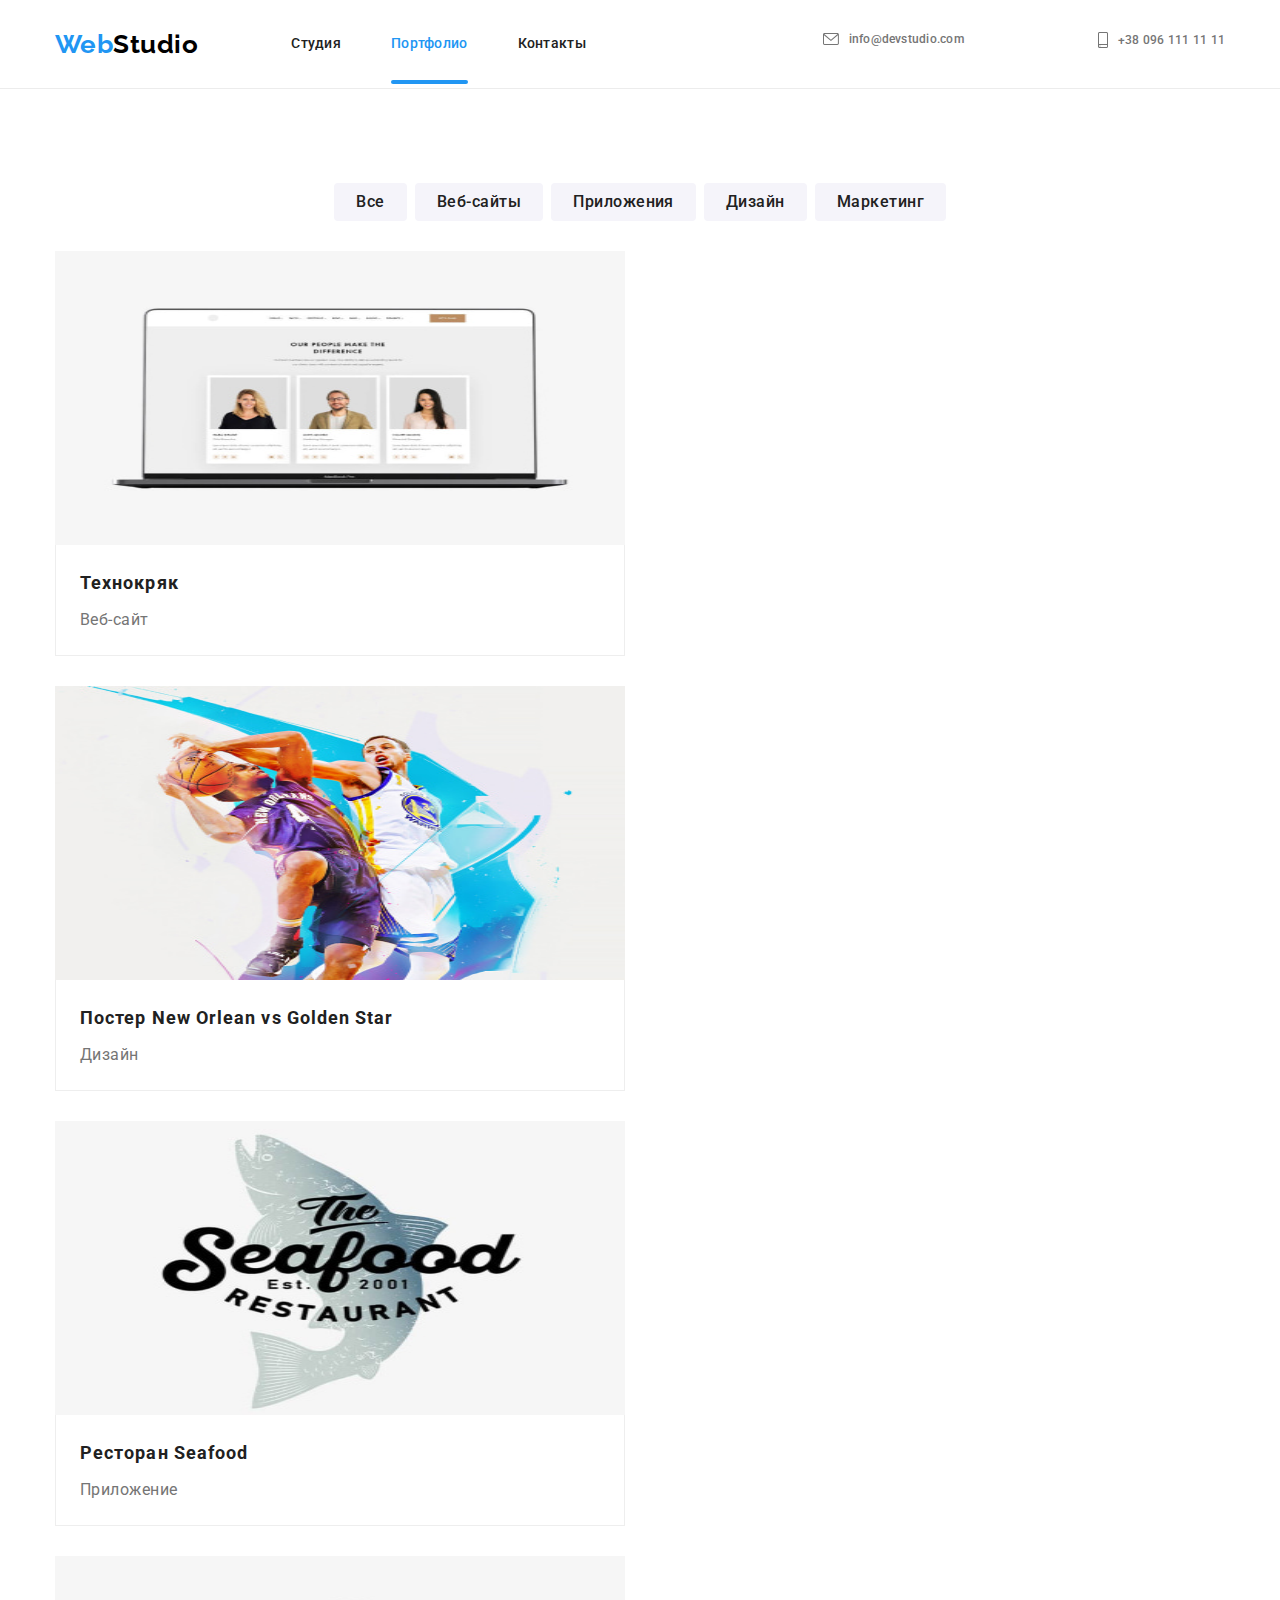
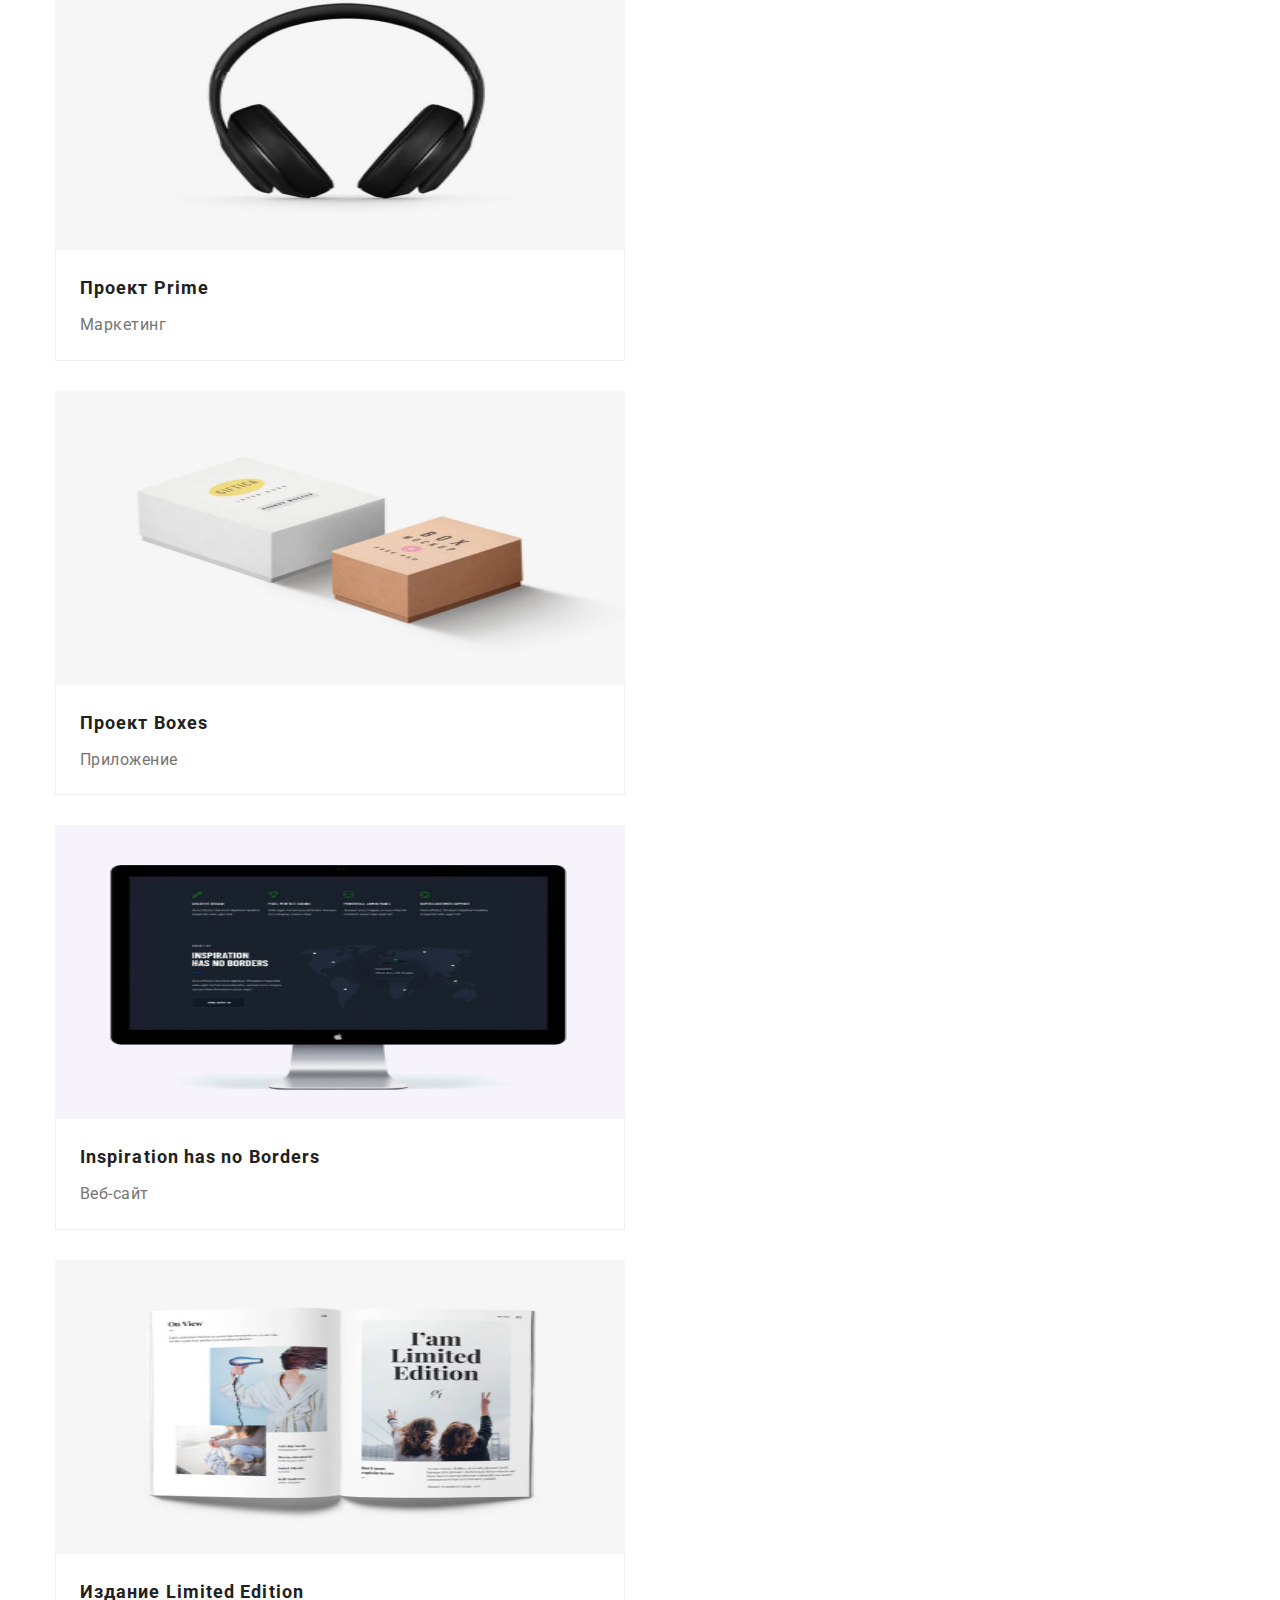
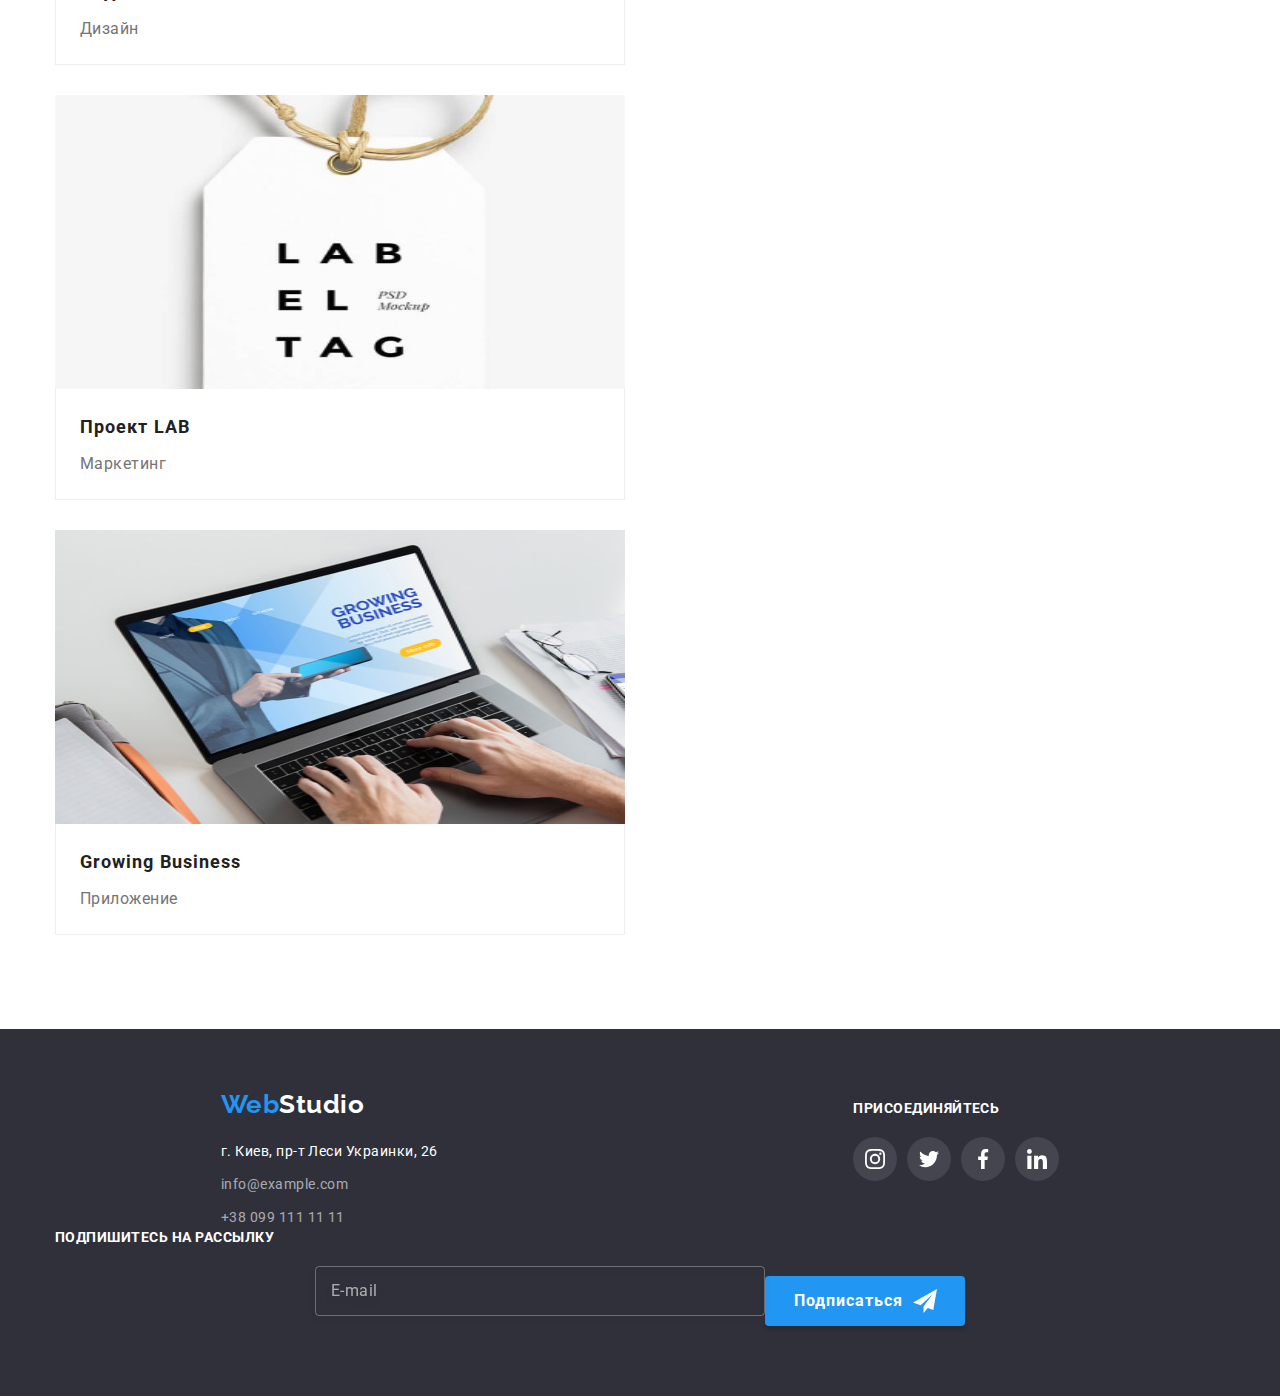
==== commit 2f7dbb60: "Додає адаптивну верстку 768px на стр Студія, Портфоліо" ====
--- a/portfolio.html
+++ b/portfolio.html
@@ -255,6 +255,7 @@
     <!--Футер-->
 <footer class="footer">
     <div class="footer__container container">
+        <div class="footer__wrap">
         <div>
             <a class="logo logo--footer" href="./index.html"><span class="logo__accent">Web</span><span
                     class="logo__name logo__name--footer">Studio</span></a>
@@ -293,7 +294,7 @@
                     </svg></a></li>
         </ul>
     </div>
-    
+    </div>
     <!-- Форма подписки на рассылку -->
     <div class="form-footer">
         <h3 class="form-footer__subtitle">Подпишитесь на рассылку</h3>
--- a/css/main.min.css
+++ b/css/main.min.css
@@ -1,2 +1,2 @@
-.site-nav,.contacts,.features__list,.works__list,.team__members,.team__socials,.clients__list,.footer-contacts__list,.footer-socials__list,.filter,.portfolio,.menu-pages,.menu-contacts,.menu-socials{padding:0;margin:0;list-style:none}.logo,.portfolio__link{text-decoration:none}.site-nav__link,.site-nav__link--current,.contacts__link{color:#212121;font-weight:500;font-size:14px;line-height:1.14;letter-spacing:0.02em;text-decoration:none}.hero__button,.form-footer__button,.form__button{display:inline-block;min-width:200px;border:0;padding:10px 32px;-webkit-box-shadow:0px 4px 4px rgba(0,0,0,0.15);box-shadow:0px 4px 4px rgba(0,0,0,0.15);border-radius:4px;color:#fff;font-family:Roboto,sans-serif;font-weight:700;font-size:16px;line-height:1.88;letter-spacing:0.06em;background-color:#2196f3;cursor:pointer;-webkit-transition:background-color 250ms cubic-bezier(0.4, 0, 0.2, 1);transition:background-color 250ms cubic-bezier(0.4, 0, 0.2, 1)}.form__input,.form__comment{padding:10px 11px 10px 41px;border:1px solid rgba(33,33,33,0.2);border-radius:4px;outline:none;-webkit-transition:border-color 250ms cubic-bezier(0.4, 0, 0.2, 1);transition:border-color 250ms cubic-bezier(0.4, 0, 0.2, 1)}.features__subtitle,.works__subtitle,.footer-socials__subtitle,.form-footer__subtitle{margin-bottom:10px;color:#212121;font-weight:700;font-size:14px;line-height:1.14;text-transform:uppercase}.works__title,.team__title,.clients__title{margin-bottom:50px;color:#212121;font-weight:700;font-size:36px;line-height:1.17;text-align:center}.form-footer__button,.form__button,.form__label-checkbox,.features__wrapper,.team__socials,.team__socials-link,.clients__link,.footer-socials__list,.footer-socials__link{display:-webkit-box;display:-ms-flexbox;display:flex;-webkit-box-align:center;-ms-flex-align:center;align-items:center;-webkit-box-pack:center;-ms-flex-pack:center;justify-content:center}.form-footer__input,.form-footer__input::-webkit-input-placeholder{font-size:16px;line-height:1.25;color:rgba(255,255,255,0.6);letter-spacing:0.03em}.form-footer__input,.form-footer__input:-ms-input-placeholder{font-size:16px;line-height:1.25;color:rgba(255,255,255,0.6);letter-spacing:0.03em}.form-footer__input,.form-footer__input::-ms-input-placeholder{font-size:16px;line-height:1.25;color:rgba(255,255,255,0.6);letter-spacing:0.03em}.form-footer__input,.form-footer__input::placeholder{font-size:16px;line-height:1.25;color:rgba(255,255,255,0.6);letter-spacing:0.03em}.menu-pages__link,.menu-pages__link--current,.menu-contacts__link-phone,.menu-contacts__link-mail,.menu-socials__link{font-weight:500;letter-spacing:0.02em;text-decoration:none}body{background-color:#fff;color:#757575;font-family:Roboto,sans-serif;letter-spacing:0.03em}h1,h2,h3,h4,h5,h6,p,ul{margin-top:0}.container{padding-left:15px;padding-right:15px;margin-left:auto;margin-right:auto}@media screen and (min-width: 480px){.container{width:480px}}@media screen and (min-width: 768px){.container{width:768px}}@media screen and (min-width: 1200px){.container{width:1200px}}@media screen and (max-width: 1199px){.section{padding-top:60px;padding-bottom:60px}}@media screen and (min-width: 1200px){.section{padding-top:94px;padding-bottom:94px}}.page-header{border-bottom:1px solid #ececec;position:relative}@media screen and (max-width: 767px){.header-nav{display:-webkit-box;display:-ms-flexbox;display:flex;-webkit-box-align:center;-ms-flex-align:center;align-items:center;-webkit-box-pack:justify;-ms-flex-pack:justify;justify-content:space-between}}.logo__accent,.logo__name{color:#2196f3;font-family:Raleway,sans-serif;font-weight:700;font-size:24px;line-height:1.17;-webkit-transition:color 250ms cubic-bezier(0.4, 0, 0.2, 1);transition:color 250ms cubic-bezier(0.4, 0, 0.2, 1)}@media screen and (min-width: 1200px){.logo__accent,.logo__name{font-size:26px;line-height:1.19}}.logo__accent:hover,.logo__accent:focus{color:#000}.logo__name{color:#000}.logo__name:hover,.logo__name:focus{color:#2196f3}@media screen and (max-width: 767px){.logo{display:inline-block;padding-top:16px;padding-bottom:16px}}.logo--footer{display:inline-block;margin-bottom:20px;padding:0}.logo__name--footer{color:#fff}@media screen and (max-width: 767px){.site-nav{display:none}}@media screen and (min-width: 1200px){.site-nav{display:-webkit-box;display:-ms-flexbox;display:flex;margin-left:93px}.site-nav__item:not(:last-child){margin-right:50px}}.site-nav__link,.site-nav__link--current{display:block;padding-top:32px;padding-bottom:32px;-webkit-transition:color 250ms cubic-bezier(0.4, 0, 0.2, 1);transition:color 250ms cubic-bezier(0.4, 0, 0.2, 1)}.site-nav__link:hover,.site-nav__link:focus{color:#2196f3}.site-nav__link--current{position:relative;color:#2196f3}.site-nav__link--current:hover,.site-nav__link--current:focus{color:#212121}@media screen and (min-width: 1200px){.site-nav__link--current::after{content:'';position:absolute;left:0;bottom:0;width:100%;height:4px;background-color:#2196f3;border-radius:2px}}.contacts{margin-left:auto}.contacts__item:not(:last-child){margin-right:50px}@media screen and (max-width: 767px){.contacts{display:none}}.contacts__link{padding-top:32px;padding-bottom:32px;color:#757575;-webkit-transition:color 250ms cubic-bezier(0.4, 0, 0.2, 1);transition:color 250ms cubic-bezier(0.4, 0, 0.2, 1)}.contacts__link:hover,.contacts__link:focus{color:#2196f3;fill:#2196f3}.contacts__icon{margin-right:10px;fill:currentColor}.hero{max-width:1600px;height:600px;margin-left:auto;margin-right:auto;background-image:-webkit-gradient(linear, left top, right top, from(rgba(47,48,58,0.4)), to(rgba(47,48,58,0.4))),url("../images/hero.jpg");background-image:linear-gradient(to right, rgba(47,48,58,0.4), rgba(47,48,58,0.4)),url("../images/hero.jpg");background-repeat:no-repeat;background-position:center;background-size:cover;padding-top:200px;padding-bottom:200px;text-align:center;background-color:#c4c4c4}.hero__title{color:#fff;font-weight:900;text-align:center;letter-spacing:0.06em;text-transform:uppercase;margin-bottom:30px}@media screen and (min-width: 480px){.hero__title{font-size:26px;line-height:1.62}}@media screen and (min-width: 1200px){.hero__title{font-size:44px;line-height:1.36}}.hero__button:hover,.hero__button:focus{background-color:#188ce8}.form-footer__button{padding:10px 28px 10px 29px}.form-footer__button:hover,.form-footer__button:focus{background-color:#188ce8}@media screen and (max-width: 767px){.form-footer__button{margin-right:auto;margin-left:auto}}.form-footer__icon{margin-left:10px}.form__button:hover,.form__button:focus{background-color:#188ce8}.form__button{padding:10px 55px 10px 56px;margin-right:auto;margin-left:auto}.modal__button{position:absolute;top:8px;right:8px;display:-webkit-box;display:-ms-flexbox;display:flex;background-color:#fff;padding:5px;border:1px solid rgba(0,0,0,0.1);border-radius:50%;cursor:pointer;fill:#000;-webkit-transition:fill 250ms cubic-bezier(0.4, 0, 0.2, 1);transition:fill 250ms cubic-bezier(0.4, 0, 0.2, 1)}.modal__button:hover,.modal__button:focus{fill:#2196f3}.menu-button{display:inline-block;margin:0;padding:0;border:none;background-color:transparent}@media screen and (min-width: 768px){.menu-button{display:none}}.menu-button.is-open .menu-button__icon-menu{display:none}.menu-button:hover,.menu-button:focus{fill:#2196f3}.menu-button{position:absolute;top:10px;right:15px}.backdrop{position:fixed;top:0;left:0;width:100%;height:100%;background-color:rgba(0,0,0,0.2);opacity:1;-webkit-transition:opacity 250ms cubic-bezier(0.4, 0, 0.2, 1);transition:opacity 250ms cubic-bezier(0.4, 0, 0.2, 1)}.backdrop.is-hidden{opacity:0;pointer-events:none;visibility:hidden;-webkit-transition:opacity 250ms cubic-bezier(0.4, 0, 0.2, 1);transition:opacity 250ms cubic-bezier(0.4, 0, 0.2, 1)}.backdrop.is-hidden .modal{-webkit-transform:translate(-50%, -50%) scale(0.5);transform:translate(-50%, -50%) scale(0.5)}.modal{position:absolute;top:50%;left:50%;padding:40px;background-color:#fff;-webkit-box-shadow:0px 1px 3px rgba(0,0,0,0.12),0px 1px 1px rgba(0,0,0,0.14),0px 2px 1px rgba(0,0,0,0.2);box-shadow:0px 1px 3px rgba(0,0,0,0.12),0px 1px 1px rgba(0,0,0,0.14),0px 2px 1px rgba(0,0,0,0.2);border-radius:4px;visibility:visible;-webkit-transform:translate(-50%, -50%) scale(1);transform:translate(-50%, -50%) scale(1);-webkit-transition:-webkit-transform 250ms cubic-bezier(0.4, 0, 0.2, 1);transition:-webkit-transform 250ms cubic-bezier(0.4, 0, 0.2, 1);transition:transform 250ms cubic-bezier(0.4, 0, 0.2, 1);transition:transform 250ms cubic-bezier(0.4, 0, 0.2, 1), -webkit-transform 250ms cubic-bezier(0.4, 0, 0.2, 1)}@media screen and (min-width: 480px){.modal{max-width:450px}}@media screen and (min-width: 1200px){.modal{min-width:528px;min-height:581px}}.modal__title{margin-bottom:12px;font-weight:700;font-size:20px;line-height:1.15;text-align:center;color:#212121}@media screen and (max-width: 1199px){.modal__title{line-height:1.5}}.form{width:448px;margin-left:auto;margin-right:auto}@media screen and (max-width: 1199px){.form{width:370px}}.form__input:focus{border-color:#2196f3}.form__input:focus ~ .form__icon{fill:#2196f3}.form__comment{resize:none;padding:12px 16px}.form__comment::-webkit-input-placeholder{font-size:12px;line-height:1.17;letter-spacing:0.01em;color:rgba(117,117,117,0.5)}.form__comment:-ms-input-placeholder{font-size:12px;line-height:1.17;letter-spacing:0.01em;color:rgba(117,117,117,0.5)}.form__comment::-ms-input-placeholder{font-size:12px;line-height:1.17;letter-spacing:0.01em;color:rgba(117,117,117,0.5)}.form__comment::placeholder{font-size:12px;line-height:1.17;letter-spacing:0.01em;color:rgba(117,117,117,0.5)}.form__comment:focus{border-color:#2196f3}@media screen and (max-width: 767px){.form__comment{font-size:14px;line-height:1.14}}.form__field{position:relative;display:-webkit-box;display:-ms-flexbox;display:flex;-webkit-box-orient:vertical;-webkit-box-direction:normal;-ms-flex-direction:column;flex-direction:column;margin-bottom:10px}.form__field:nth-child(4){margin-bottom:20px}.form__icon{position:absolute;top:50%;left:12px;fill:#212121;-webkit-transition:fill 250ms cubic-bezier(0.4, 0, 0.2, 1);transition:fill 250ms cubic-bezier(0.4, 0, 0.2, 1)}.form__label{margin-bottom:4px;font-size:12px;line-height:1.17;letter-spacing:0.01em}.form__link-contract{color:#2196f3}@media screen and (max-width: 767px){.form__link-contract{margin-left:2px}}@media screen and (min-width: 1200px){.form__link-contract{margin-left:4px}}.form__input-checkbox{width:1px;height:1px;margin:-1px;border:0;padding:0;clip:rect(0 0 0 0);overflow:hidden}.form__checkbox-bgc{display:inline-block;width:16px;height:15px;margin-right:7px;border:2px solid #212121;border-radius:2px;-webkit-transition:background-color 250ms cubic-bezier(0.4, 0, 0.2, 1);transition:background-color 250ms cubic-bezier(0.4, 0, 0.2, 1)}.form__checkbox{margin-bottom:30px;font-size:14px;line-height:1.71}@media screen and (max-width: 767px){.form__checkbox{font-size:12px;line-height:1.17}}.form__label-checkbox{position:relative;cursor:pointer}.form__icon-checkbox{position:absolute;visibility:hidden}@media screen and (max-width: 767px){.form__icon-checkbox{top:0;left:-1px}}@media screen and (min-width: 1200px){.form__icon-checkbox{top:4px;left:10px}}.form__input-checkbox:checked+.form__checkbox-bgc{border-color:#2196f3;background-color:#2196f3;border-radius:2px}.form__input-checkbox:checked ~ .form__icon-checkbox{visibility:visible}@media screen and (max-width: 767px){.features__item:not(:last-child){margin-bottom:30px}}@media screen and (min-width: 1200px){.features__item:not(:last-child){margin-right:30px}}.features__wrapper{border-radius:4px;background-color:#f5f4fa;margin-bottom:30px}@media screen and (max-width: 767px){.features__wrapper{max-width:450px;height:120px}}@media screen and (min-width: 1200px){.features__wrapper{min-width:270px;min-height:120px}}.features__subtitle{text-align:center}.features__text{margin-top:0;margin-bottom:0;font-size:14px;line-height:1.71}.works{padding-top:0;padding-bottom:94px}@media screen and (max-width: 1199px){.works{display:none}}.works__list{display:-webkit-box;display:-ms-flexbox;display:flex}.works__item{position:relative}.works__item:not(:last-child){margin-right:30px}.works__images{display:block;width:100%}.works__description{display:inline-block;content:'';position:absolute;bottom:0;left:0;width:100%;min-height:70px;background-color:rgba(47,48,58,0.8)}.works__subtitle{position:absolute;bottom:27px;left:0;right:0;margin-bottom:0;color:#fff;text-align:center}.team{background-color:#f5f4fa}@media screen and (min-width: 480px){.team__title{font-size:28px;line-height:1.18;margin-bottom:30px}}.team__item{-webkit-box-shadow:0px 1px 3px rgba(0,0,0,0.12),0px 1px 1px rgba(0,0,0,0.14),0px 2px 1px rgba(0,0,0,0.2);box-shadow:0px 1px 3px rgba(0,0,0,0.12),0px 1px 1px rgba(0,0,0,0.14),0px 2px 1px rgba(0,0,0,0.2);border-radius:0px 0px 4px 4px;background-color:#fff}@media screen and (max-width: 1199px){.team__item:not(:last-child){margin-bottom:30px}}.team__photo{display:block;width:100%;height:auto}.team__name{margin-bottom:10px;color:#212121;font-weight:500;font-size:16px;line-height:1.19;text-align:center}.team__text{font-size:16px;line-height:1.19;text-align:center}@media screen and (max-width: 1199px){.team__desc{padding-top:30px;padding-bottom:24px}}@media screen and (min-width: 1200px){.team__desc{padding-top:30px;padding-bottom:30px}}.team__socials-link{width:44px;height:44px;border-radius:50%;background-color:#fff;color:#afb1b8;-webkit-transition:color 250ms cubic-bezier(0.4, 0, 0.2, 1),background-color 250ms cubic-bezier(0.4, 0, 0.2, 1);transition:color 250ms cubic-bezier(0.4, 0, 0.2, 1),background-color 250ms cubic-bezier(0.4, 0, 0.2, 1)}.team__socials-link:hover,.team__socials-link:focus{color:#fff;background-color:#2196f3}.team__socials-icon{fill:currentColor}@media screen and (min-width: 480px){.clients__title{font-size:28px;line-height:1.18;margin-bottom:30px}}.clients__list{display:-webkit-box;display:-ms-flexbox;display:flex}@media screen and (max-width: 1199px){.clients__list{-ms-flex-wrap:wrap;flex-wrap:wrap}}@media screen and (max-width: 767px){.clients__item{margin-bottom:30px}.clients__item:nth-child(2n+1){margin-right:30px}.clients__item:nth-child(n+5){margin-bottom:0px}}.clients__link{border:1px solid #afb1b8;border-radius:4px;color:#afb1b8;-webkit-transition:color 250ms cubic-bezier(0.4, 0, 0.2, 1),border 250ms cubic-bezier(0.4, 0, 0.2, 1);transition:color 250ms cubic-bezier(0.4, 0, 0.2, 1),border 250ms cubic-bezier(0.4, 0, 0.2, 1)}.clients__link:hover,.clients__link:focus{color:#2196f3;border:1px solid #2196f3}@media screen and (min-width: 480px){.clients__link{width:210px;height:92px}}@media screen and (min-width: 768px){.clients__link{width:226px;height:92px}}.clients__logo{fill:currentColor}.footer{padding-top:60px;padding-bottom:60px;background-color:#2f303a}@media screen and (max-width: 767px){.footer__container{text-align:center}}.footer-contacts{color:#fff;font-style:normal;font-size:14px;line-height:1.71}@media screen and (max-width: 1199px){.footer-contacts{margin-bottom:60px}}@media screen and (min-width: 1200px){.footer-contacts{margin-right:70px;min-width:231px}}@media screen and (max-width: 1199px){.footer-contacts__address{margin-bottom:8px}}@media screen and (min-width: 1200px){.footer-contacts__address{margin-bottom:9px}}@media screen and (max-width: 1199px){.footer-contacts__item:not(:last-child){margin-bottom:8px}}@media screen and (min-width: 1200px){.footer-contacts__item:not(:last-child){margin-bottom:9px}}.footer-contacts__link{color:rgba(255,255,255,0.6);font-style:normal;font-size:14px;line-height:1.71;text-decoration:none;-webkit-transition:color 250ms cubic-bezier(0.4, 0, 0.2, 1);transition:color 250ms cubic-bezier(0.4, 0, 0.2, 1)}.footer-contacts__link:hover,.footer-contacts__link:focus{color:#2196f3}@media screen and (max-width: 767px){.footer-socials__list{margin-bottom:60px}}.footer-socials__item:not(:last-child){margin-right:10px}.footer-socials__link{width:44px;height:44px;border-radius:50%;background-color:rgba(255,255,255,0.1);color:#fff;-webkit-transition:background-color 250ms cubic-bezier(0.4, 0, 0.2, 1);transition:background-color 250ms cubic-bezier(0.4, 0, 0.2, 1)}.footer-socials__link:hover,.footer-socials__link:focus{background-color:#2196f3}.footer-socials__subtitle{color:#fff;margin-bottom:20px}.footer-socials__icon{fill:currentColor}.form-footer__subtitle{color:#fff;margin-bottom:20px}.form-footer__input{padding:14px 15px;border:1px solid rgba(255,255,255,0.3);-webkit-filter:drop-shadow(0px 4px 4px rgba(0,0,0,0.15));filter:drop-shadow(0px 4px 4px rgba(0,0,0,0.15));border-radius:4px;background-color:transparent;outline:transparent;-webkit-transition:border-color 250ms cubic-bezier(0.4, 0, 0.2, 1);transition:border-color 250ms cubic-bezier(0.4, 0, 0.2, 1)}.form-footer__input:focus{border-color:#2196f3}@media screen and (max-width: 767px){.form-footer__input{width:100%;margin-bottom:20px}}.filter{display:-webkit-box;display:-ms-flexbox;display:flex;-ms-flex-wrap:wrap;flex-wrap:wrap}.filter__item{margin-right:8px;margin-bottom:15px}@media screen and (max-width: 767px){.filter__item:nth-child(2n+3){margin-right:0px}.filter__item:nth-last-child(-n+2){margin-bottom:40px}}@media screen and (max-width: 767px) and (min-width: 1200px){.filter{-webkit-box-pack:center;-ms-flex-pack:center;justify-content:center;margin-bottom:50px}}.filter__button{display:inline-block;padding:6px 22px;min-width:73px;border:0;border-radius:4px;color:#212121;background-color:#f5f4fa;font-family:inherit;font-weight:500;font-size:16px;line-height:1.62;letter-spacing:0.03em;cursor:pointer;-webkit-transition:background-color 250ms cubic-bezier(0.4, 0, 0.2, 1),color 250ms cubic-bezier(0.4, 0, 0.2, 1),-webkit-box-shadow 250ms cubic-bezier(0.4, 0, 0.2, 1);transition:background-color 250ms cubic-bezier(0.4, 0, 0.2, 1),color 250ms cubic-bezier(0.4, 0, 0.2, 1),-webkit-box-shadow 250ms cubic-bezier(0.4, 0, 0.2, 1);transition:background-color 250ms cubic-bezier(0.4, 0, 0.2, 1),color 250ms cubic-bezier(0.4, 0, 0.2, 1),box-shadow 250ms cubic-bezier(0.4, 0, 0.2, 1);transition:background-color 250ms cubic-bezier(0.4, 0, 0.2, 1),color 250ms cubic-bezier(0.4, 0, 0.2, 1),box-shadow 250ms cubic-bezier(0.4, 0, 0.2, 1),-webkit-box-shadow 250ms cubic-bezier(0.4, 0, 0.2, 1)}.filter__button:hover,.filter__button:focus{color:#fff;background-color:#188ce8;-webkit-box-shadow:0px 3px 1px rgba(0,0,0,0.1),0px 1px 2px rgba(0,0,0,0.08),0px 2px 2px rgba(0,0,0,0.12);box-shadow:0px 3px 1px rgba(0,0,0,0.1),0px 1px 2px rgba(0,0,0,0.08),0px 2px 2px rgba(0,0,0,0.12)}.portfolio{display:-webkit-box;display:-ms-flexbox;display:flex;-ms-flex-wrap:wrap;flex-wrap:wrap}.portfolio__item{margin-bottom:30px}.portfolio__item:nth-child(3n){margin-right:0}.portfolio__item:nth-last-child(-n+3){margin-bottom:0}@media screen and (max-width: 767px){.portfolio__item{width:100%}}@media screen and (min-width: 1200px){.portfolio__item{width:370px;margin-right:30px}}.portfolio__link{display:block;-webkit-transition:-webkit-box-shadow 250ms cubic-bezier(0.4, 0, 0.2, 1);transition:-webkit-box-shadow 250ms cubic-bezier(0.4, 0, 0.2, 1);transition:box-shadow 250ms cubic-bezier(0.4, 0, 0.2, 1);transition:box-shadow 250ms cubic-bezier(0.4, 0, 0.2, 1), -webkit-box-shadow 250ms cubic-bezier(0.4, 0, 0.2, 1)}.portfolio__link:hover,.portfolio__link:focus{-webkit-box-shadow:0px 1px 1px rgba(0,0,0,0.12),0px 4px 4px rgba(0,0,0,0.06),1px 4px 6px rgba(0,0,0,0.16);box-shadow:0px 1px 1px rgba(0,0,0,0.12),0px 4px 4px rgba(0,0,0,0.06),1px 4px 6px rgba(0,0,0,0.16)}.portfolio__link:hover .portfolio__description,.portfolio__link:focus .portfolio__description{-webkit-transform:translateY(0);transform:translateY(0)}.portfolio__picture{display:block;width:100%;height:auto}.portfolio__subtitle{margin-bottom:4px;color:#212121;font-weight:700;font-size:18px;line-height:2;letter-spacing:0.06em}.portfolio__type{margin-bottom:0;color:#757575;font-size:16px;line-height:1.87}.portfolio__part{padding:20px 24px;border-left:1px solid #eee;border-right:1px solid #eee;border-bottom:1px solid #eee}.portfolio__thumb{position:relative;overflow:hidden}.portfolio__description{display:inline-block;content:'';position:absolute;top:0;left:0;width:100%;height:100%;background-color:rgba(33,150,243,0.9);-webkit-transform:translateY(100%);transform:translateY(100%);-webkit-transition:background-color 250ms cubic-bezier(0.4, 0, 0.2, 1),-webkit-transform 250ms cubic-bezier(0.4, 0, 0.2, 1);transition:background-color 250ms cubic-bezier(0.4, 0, 0.2, 1),-webkit-transform 250ms cubic-bezier(0.4, 0, 0.2, 1);transition:background-color 250ms cubic-bezier(0.4, 0, 0.2, 1),transform 250ms cubic-bezier(0.4, 0, 0.2, 1);transition:background-color 250ms cubic-bezier(0.4, 0, 0.2, 1),transform 250ms cubic-bezier(0.4, 0, 0.2, 1),-webkit-transform 250ms cubic-bezier(0.4, 0, 0.2, 1)}.portfolio__text{position:absolute;top:63px;left:24px;margin-bottom:0;font-size:18px;line-height:1.56;color:#fff;-webkit-transition:color 250ms cubic-bezier(0.4, 0, 0.2, 1);transition:color 250ms cubic-bezier(0.4, 0, 0.2, 1)}.mobile-menu{padding-top:48px;padding-bottom:48px;padding-left:20px}@media screen and (max-width: 767px){.mobile-menu{display:none;position:absolute;top:0px;left:0;width:100%;-webkit-box-shadow:0px 4px 8px rgba(0,0,0,0.04),0px 2px 4px rgba(0,0,0,0.08),0px 1px 3px rgba(0,0,0,0.16);box-shadow:0px 4px 8px rgba(0,0,0,0.04),0px 2px 4px rgba(0,0,0,0.08),0px 1px 3px rgba(0,0,0,0.16);background-color:#fff;z-index:999}.mobile-menu.is-open{display:block}}@media screen and (min-width: 768px){.mobile-menu{display:none}}.menu-pages__item:not(:last-child){margin-bottom:32px}.menu-pages__item:last-child{margin-bottom:302px}.menu-pages__link,.menu-pages__link--current{font-size:40px;line-height:1.18;color:#212121}.menu-pages__link:hover,.menu-pages__link:focus{color:#2196f3}.menu-pages__link--current{color:#2196f3}.menu-pages__link--current:hover,.menu-pages__link--current:focus{color:#212121}.menu-contacts__item:not(:last-child){margin-bottom:32px}.menu-contacts__item:last-child{margin-bottom:64px}.menu-contacts__link-phone{font-size:34px;line-height:1.18;color:#2196f3}.menu-contacts__link-mail{font-size:24px;line-height:1.17;color:#757575}.menu-socials{display:-webkit-inline-box;display:-ms-inline-flexbox;display:inline-flex}.menu-socials__link{font-size:18px;line-height:1.22;color:#2196f3}.menu-socials__item{display:-webkit-inline-box;display:-ms-inline-flexbox;display:inline-flex}.menu-socials__item:not(:last-child){margin-right:10px}.menu-socials__item:not(:last-child)::after{content:'';display:block;width:1px;height:22px;background-color:rgba(33,33,33,0.2);margin-left:10px}
+.site-nav,.contacts,.features__list,.works__list,.team__members,.team__socials,.clients__list,.footer-contacts__list,.footer-socials__list,.filter,.portfolio,.menu-pages,.menu-contacts,.menu-socials{padding:0;margin:0;list-style:none}.logo,.portfolio__link{text-decoration:none}.site-nav__link,.site-nav__link--current,.contacts__link{color:#212121;font-weight:500;font-size:14px;line-height:1.14;letter-spacing:0.02em;text-decoration:none}.hero__button,.form-footer__button,.form__button{display:inline-block;min-width:200px;border:0;padding:10px 32px;-webkit-box-shadow:0px 4px 4px rgba(0,0,0,0.15);box-shadow:0px 4px 4px rgba(0,0,0,0.15);border-radius:4px;color:#fff;font-family:Roboto,sans-serif;font-weight:700;font-size:16px;line-height:1.88;letter-spacing:0.06em;background-color:#2196f3;cursor:pointer;-webkit-transition:background-color 250ms cubic-bezier(0.4, 0, 0.2, 1);transition:background-color 250ms cubic-bezier(0.4, 0, 0.2, 1)}.form__input,.form__comment{padding:10px 11px 10px 41px;border:1px solid rgba(33,33,33,0.2);border-radius:4px;outline:none;-webkit-transition:border-color 250ms cubic-bezier(0.4, 0, 0.2, 1);transition:border-color 250ms cubic-bezier(0.4, 0, 0.2, 1)}.features__subtitle,.works__subtitle,.footer-socials__subtitle,.form-footer__subtitle{margin-bottom:10px;color:#212121;font-weight:700;font-size:14px;line-height:1.14;text-transform:uppercase}.works__title,.team__title,.clients__title{margin-bottom:50px;color:#212121;font-weight:700;font-size:36px;line-height:1.17;text-align:center}.form-footer__button,.form__button,.form__label-checkbox,.features__wrapper,.team__socials,.team__socials-link,.clients__link,.footer-socials__list,.footer-socials__link{display:-webkit-box;display:-ms-flexbox;display:flex;-webkit-box-align:center;-ms-flex-align:center;align-items:center;-webkit-box-pack:center;-ms-flex-pack:center;justify-content:center}.form-footer__input,.form-footer__input::-webkit-input-placeholder{font-size:16px;line-height:1.25;color:rgba(255,255,255,0.6);letter-spacing:0.03em}.form-footer__input,.form-footer__input:-ms-input-placeholder{font-size:16px;line-height:1.25;color:rgba(255,255,255,0.6);letter-spacing:0.03em}.form-footer__input,.form-footer__input::-ms-input-placeholder{font-size:16px;line-height:1.25;color:rgba(255,255,255,0.6);letter-spacing:0.03em}.form-footer__input,.form-footer__input::placeholder{font-size:16px;line-height:1.25;color:rgba(255,255,255,0.6);letter-spacing:0.03em}.menu-pages__link,.menu-pages__link--current,.menu-contacts__link-phone,.menu-contacts__link-mail,.menu-socials__link{font-weight:500;letter-spacing:0.02em;text-decoration:none}body{background-color:#fff;color:#757575;font-family:Roboto,sans-serif;letter-spacing:0.03em}h1,h2,h3,h4,h5,h6,p,ul{margin-top:0}.container{padding-left:15px;padding-right:15px;margin-left:auto;margin-right:auto}@media screen and (min-width: 480px){.container{width:480px}}@media screen and (min-width: 768px){.container{width:768px}}@media screen and (min-width: 1200px){.container{width:1200px}}@media screen and (max-width: 1199px){.section{padding-top:60px;padding-bottom:60px}}@media screen and (min-width: 1200px){.section{padding-top:94px;padding-bottom:94px}}.page-header{border-bottom:1px solid #ececec;position:relative}.header-nav{display:-webkit-box;display:-ms-flexbox;display:flex;-webkit-box-align:center;-ms-flex-align:center;align-items:center}@media screen and (max-width: 767px){.header-nav{-webkit-box-pack:justify;-ms-flex-pack:justify;justify-content:space-between}}@media screen and (min-width: 768px){.header__container{display:-webkit-box;display:-ms-flexbox;display:flex;-webkit-box-align:center;-ms-flex-align:center;align-items:center}}.logo__accent,.logo__name{color:#2196f3;font-family:Raleway,sans-serif;font-weight:700;font-size:24px;line-height:1.17;-webkit-transition:color 250ms cubic-bezier(0.4, 0, 0.2, 1);transition:color 250ms cubic-bezier(0.4, 0, 0.2, 1)}@media screen and (min-width: 1200px){.logo__accent,.logo__name{font-size:26px;line-height:1.19}}.logo__accent:hover,.logo__accent:focus{color:#000}.logo__name{color:#000}.logo__name:hover,.logo__name:focus{color:#2196f3}@media screen and (max-width: 767px){.logo{display:inline-block;padding-top:16px;padding-bottom:16px}}@media screen and (min-width: 768px){.logo{display:inline-block;padding-top:26px;padding-bottom:26px}}.logo--footer{display:inline-block;margin-bottom:20px;padding:0}.logo__name--footer{color:#fff}@media screen and (max-width: 767px){.site-nav{display:none}}@media screen and (min-width: 768px){.site-nav{display:-webkit-box;display:-ms-flexbox;display:flex;margin-left:88px}.site-nav__item:not(:last-child){margin-right:50px}}@media screen and (min-width: 1200px){.site-nav{display:-webkit-box;display:-ms-flexbox;display:flex;margin-left:93px}.site-nav__item:not(:last-child){margin-right:50px}}.site-nav__link,.site-nav__link--current{display:block;padding-top:32px;padding-bottom:32px;-webkit-transition:color 250ms cubic-bezier(0.4, 0, 0.2, 1);transition:color 250ms cubic-bezier(0.4, 0, 0.2, 1)}.site-nav__link:hover,.site-nav__link:focus{color:#2196f3}.site-nav__link--current{position:relative;color:#2196f3}.site-nav__link--current:hover,.site-nav__link--current:focus{color:#212121}@media screen and (min-width: 768px){.site-nav__link--current::after{content:'';position:absolute;left:0;bottom:0;width:100%;height:4px;background-color:#2196f3;border-radius:2px}}@media screen and (max-width: 767px){.contacts{display:none}}@media screen and (min-width: 1200px){.contacts{display:-webkit-box;display:-ms-flexbox;display:flex;margin-left:auto}}.contacts__item{margin-left:84px}@media screen and (min-width: 768px){.contacts__item:not(:last-child){margin-left:84px;margin-bottom:10px}}@media screen and (min-width: 1200px){.contacts__item:not(:last-child){margin-right:50px}}.contacts__link{color:#757575;-webkit-transition:color 250ms cubic-bezier(0.4, 0, 0.2, 1);transition:color 250ms cubic-bezier(0.4, 0, 0.2, 1)}.contacts__link:hover,.contacts__link:focus{color:#2196f3;fill:#2196f3}@media screen and (min-width: 768px){.contacts__link{display:-webkit-box;display:-ms-flexbox;display:flex;-webkit-box-align:center;-ms-flex-align:center;align-items:center;font-size:12px;line-height:1.17}}@media screen and (min-width: 1200px){.contacts__link{display:-webkit-box;display:-ms-flexbox;display:flex;-webkit-box-align:center;-ms-flex-align:center;align-items:center;padding-top:32px;padding-bottom:32px}}.contacts__icon{fill:currentColor}@media screen and (min-width: 768px){.contacts__icon{margin-right:8px}}@media screen and (min-width: 1200px){.contacts__icon{margin-right:10px}}.hero{max-width:1600px;height:600px;margin-left:auto;margin-right:auto;background-image:-webkit-gradient(linear, left top, right top, from(rgba(47,48,58,0.4)), to(rgba(47,48,58,0.4))),url("../images/hero.jpg");background-image:linear-gradient(to right, rgba(47,48,58,0.4), rgba(47,48,58,0.4)),url("../images/hero.jpg");background-repeat:no-repeat;background-position:center;background-size:cover;padding-top:200px;padding-bottom:200px;text-align:center;background-color:#c4c4c4}.hero__title{color:#fff;font-weight:900;text-align:center;letter-spacing:0.06em;text-transform:uppercase;margin-bottom:30px}@media screen and (min-width: 480px){.hero__title{font-size:26px;line-height:1.62}}@media screen and (min-width: 1200px){.hero__title{font-size:44px;line-height:1.36}}.hero__button:hover,.hero__button:focus{background-color:#188ce8}.form-footer__button{padding:10px 28px 10px 29px}.form-footer__button:hover,.form-footer__button:focus{background-color:#188ce8}@media screen and (max-width: 1199px){.form-footer__button{margin-right:auto;margin-left:auto}}.form-footer__icon{margin-left:10px}.form__button:hover,.form__button:focus{background-color:#188ce8}.form__button{padding:10px 55px 10px 56px;margin-right:auto;margin-left:auto}.modal__button{position:absolute;top:8px;right:8px;display:-webkit-box;display:-ms-flexbox;display:flex;background-color:#fff;padding:5px;border:1px solid rgba(0,0,0,0.1);border-radius:50%;cursor:pointer;fill:#000;-webkit-transition:fill 250ms cubic-bezier(0.4, 0, 0.2, 1);transition:fill 250ms cubic-bezier(0.4, 0, 0.2, 1)}.modal__button:hover,.modal__button:focus{fill:#2196f3}.menu-button{display:inline-block;margin:0;padding:0;border:none;background-color:transparent}@media screen and (min-width: 768px){.menu-button{display:none}}.menu-button.is-open .menu-button__icon-menu{display:none}.menu-button:hover,.menu-button:focus{fill:#2196f3}.menu-button{position:absolute;top:10px;right:15px}.backdrop{position:fixed;top:0;left:0;width:100%;height:100%;background-color:rgba(0,0,0,0.2);opacity:1;-webkit-transition:opacity 250ms cubic-bezier(0.4, 0, 0.2, 1);transition:opacity 250ms cubic-bezier(0.4, 0, 0.2, 1)}.backdrop.is-hidden{opacity:0;pointer-events:none;visibility:hidden;-webkit-transition:opacity 250ms cubic-bezier(0.4, 0, 0.2, 1);transition:opacity 250ms cubic-bezier(0.4, 0, 0.2, 1)}.backdrop.is-hidden .modal{-webkit-transform:translate(-50%, -50%) scale(0.5);transform:translate(-50%, -50%) scale(0.5)}.modal{position:absolute;top:50%;left:50%;padding:40px;background-color:#fff;-webkit-box-shadow:0px 1px 3px rgba(0,0,0,0.12),0px 1px 1px rgba(0,0,0,0.14),0px 2px 1px rgba(0,0,0,0.2);box-shadow:0px 1px 3px rgba(0,0,0,0.12),0px 1px 1px rgba(0,0,0,0.14),0px 2px 1px rgba(0,0,0,0.2);border-radius:4px;visibility:visible;-webkit-transform:translate(-50%, -50%) scale(1);transform:translate(-50%, -50%) scale(1);-webkit-transition:-webkit-transform 250ms cubic-bezier(0.4, 0, 0.2, 1);transition:-webkit-transform 250ms cubic-bezier(0.4, 0, 0.2, 1);transition:transform 250ms cubic-bezier(0.4, 0, 0.2, 1);transition:transform 250ms cubic-bezier(0.4, 0, 0.2, 1), -webkit-transform 250ms cubic-bezier(0.4, 0, 0.2, 1)}@media screen and (min-width: 480px){.modal{max-width:450px}}@media screen and (min-width: 1200px){.modal{min-width:528px;min-height:581px}}.modal__title{margin-bottom:12px;font-weight:700;font-size:20px;line-height:1.15;text-align:center;color:#212121}@media screen and (max-width: 1199px){.modal__title{line-height:1.5}}.form{width:448px;margin-left:auto;margin-right:auto}@media screen and (max-width: 1199px){.form{width:370px}}.form__input:focus{border-color:#2196f3}.form__input:focus ~ .form__icon{fill:#2196f3}.form__comment{resize:none;padding:12px 16px}.form__comment::-webkit-input-placeholder{font-size:12px;line-height:1.17;letter-spacing:0.01em;color:rgba(117,117,117,0.5)}.form__comment:-ms-input-placeholder{font-size:12px;line-height:1.17;letter-spacing:0.01em;color:rgba(117,117,117,0.5)}.form__comment::-ms-input-placeholder{font-size:12px;line-height:1.17;letter-spacing:0.01em;color:rgba(117,117,117,0.5)}.form__comment::placeholder{font-size:12px;line-height:1.17;letter-spacing:0.01em;color:rgba(117,117,117,0.5)}.form__comment:focus{border-color:#2196f3}@media screen and (max-width: 767px){.form__comment{font-size:14px;line-height:1.14}}.form__field{position:relative;display:-webkit-box;display:-ms-flexbox;display:flex;-webkit-box-orient:vertical;-webkit-box-direction:normal;-ms-flex-direction:column;flex-direction:column;margin-bottom:10px}.form__field:nth-child(4){margin-bottom:20px}.form__icon{position:absolute;top:50%;left:12px;fill:#212121;-webkit-transition:fill 250ms cubic-bezier(0.4, 0, 0.2, 1);transition:fill 250ms cubic-bezier(0.4, 0, 0.2, 1)}.form__label{margin-bottom:4px;font-size:12px;line-height:1.17;letter-spacing:0.01em}.form__link-contract{color:#2196f3}@media screen and (max-width: 1199px){.form__link-contract{margin-left:2px}}@media screen and (min-width: 1200px){.form__link-contract{margin-left:4px}}.form__input-checkbox{width:1px;height:1px;margin:-1px;border:0;padding:0;clip:rect(0 0 0 0);overflow:hidden}.form__checkbox-bgc{display:inline-block;width:16px;height:15px;margin-right:7px;border:2px solid #212121;border-radius:2px;-webkit-transition:background-color 250ms cubic-bezier(0.4, 0, 0.2, 1);transition:background-color 250ms cubic-bezier(0.4, 0, 0.2, 1)}.form__checkbox{margin-bottom:30px;font-size:14px;line-height:1.71}@media screen and (max-width: 1199px){.form__checkbox{font-size:12px;line-height:1.17}}.form__label-checkbox{position:relative;cursor:pointer}.form__icon-checkbox{position:absolute;visibility:hidden}@media screen and (max-width: 1199px){.form__icon-checkbox{top:0;left:-1px}}@media screen and (min-width: 1200px){.form__icon-checkbox{top:4px;left:10px}}.form__input-checkbox:checked+.form__checkbox-bgc{border-color:#2196f3;background-color:#2196f3;border-radius:2px}.form__input-checkbox:checked ~ .form__icon-checkbox{visibility:visible}@media screen and (min-width: 768px){.features__list{display:-webkit-box;display:-ms-flexbox;display:flex;-ms-flex-wrap:wrap;flex-wrap:wrap;margin-left:-30px;margin-bottom:-30px}}@media screen and (min-width: 1200px){.features__list{display:-webkit-box;display:-ms-flexbox;display:flex}}@media screen and (max-width: 767px){.features__item:not(:last-child){margin-bottom:30px}}@media screen and (min-width: 768px){.features__item{-ms-flex-preferred-size:calc((100% - 4 * 15px) / 2);flex-basis:calc((100% - 4 * 15px) / 2);margin-left:30px;margin-bottom:30px}}@media screen and (min-width: 1200px){.features__item:not(:last-child){margin-right:30px}}.features__wrapper{border-radius:4px;background-color:#f5f4fa;margin-bottom:30px}@media screen and (max-width: 767px){.features__wrapper{max-width:450px;height:120px}}@media screen and (min-width: 768px){.features__wrapper{width:354px;height:120px}}@media screen and (min-width: 1200px){.features__wrapper{min-width:270px;min-height:120px}}@media screen and (max-width: 767px){.features__subtitle{text-align:center}}.features__text{margin-top:0;margin-bottom:0;font-size:14px;line-height:1.71}.works{padding-top:0;padding-bottom:94px}@media screen and (max-width: 1199px){.works{display:none}}.works__list{display:-webkit-box;display:-ms-flexbox;display:flex}.works__item{position:relative}.works__item:not(:last-child){margin-right:30px}.works__images{display:block;width:100%}.works__description{display:inline-block;content:'';position:absolute;bottom:0;left:0;width:100%;min-height:70px;background-color:rgba(47,48,58,0.8)}.works__subtitle{position:absolute;bottom:27px;left:0;right:0;margin-bottom:0;color:#fff;text-align:center}.team{background-color:#f5f4fa}@media screen and (min-width: 480px){.team__title{font-size:28px;line-height:1.18;margin-bottom:30px}}@media screen and (min-width: 768px){.team__members{display:-webkit-box;display:-ms-flexbox;display:flex;-ms-flex-wrap:wrap;flex-wrap:wrap;margin-left:-30px;margin-bottom:-30px}}@media screen and (min-width: 1200px){.team__members{display:-webkit-box;display:-ms-flexbox;display:flex}}.team__item{-webkit-box-shadow:0px 1px 3px rgba(0,0,0,0.12),0px 1px 1px rgba(0,0,0,0.14),0px 2px 1px rgba(0,0,0,0.2);box-shadow:0px 1px 3px rgba(0,0,0,0.12),0px 1px 1px rgba(0,0,0,0.14),0px 2px 1px rgba(0,0,0,0.2);border-radius:0px 0px 4px 4px;background-color:#fff}@media screen and (max-width: 767px){.team__item:not(:last-child){margin-bottom:30px}}@media screen and (min-width: 768px){.team__item{-ms-flex-preferred-size:calc((100% - 4 * 15px) / 2);flex-basis:calc((100% - 4 * 15px) / 2);margin-left:30px;margin-bottom:30px}}.team__photo{display:block;width:100%;height:auto}.team__name{margin-bottom:10px;color:#212121;font-weight:500;font-size:16px;line-height:1.19;text-align:center}.team__text{font-size:16px;line-height:1.19;text-align:center}@media screen and (max-width: 1199px){.team__desc{padding-top:30px;padding-bottom:24px}}@media screen and (min-width: 1200px){.team__desc{padding-top:30px;padding-bottom:30px}}.team__socials-link{width:44px;height:44px;border-radius:50%;background-color:#fff;color:#afb1b8;-webkit-transition:color 250ms cubic-bezier(0.4, 0, 0.2, 1),background-color 250ms cubic-bezier(0.4, 0, 0.2, 1);transition:color 250ms cubic-bezier(0.4, 0, 0.2, 1),background-color 250ms cubic-bezier(0.4, 0, 0.2, 1)}.team__socials-link:hover,.team__socials-link:focus{color:#fff;background-color:#2196f3}.team__socials-icon{fill:currentColor}@media screen and (min-width: 480px){.clients__title{font-size:28px;line-height:1.18;margin-bottom:30px}}.clients__list{display:-webkit-box;display:-ms-flexbox;display:flex}@media screen and (min-width: 480px){.clients__list{margin-left:-30px;margin-bottom:-30px}}@media screen and (min-width: 768px){.clients__list{margin-left:-30px;margin-bottom:-30px}}@media screen and (max-width: 1199px){.clients__list{-ms-flex-wrap:wrap;flex-wrap:wrap}}@media screen and (min-width: 480px){.clients__item{-ms-flex-preferred-size:calc((100% - 4 * 15px) / 2);flex-basis:calc((100% - 4 * 15px) / 2);margin-left:30px;margin-bottom:30px}}@media screen and (min-width: 768px){.clients__item{-ms-flex-preferred-size:calc((100% - 6 * 15px) / 3);flex-basis:calc((100% - 6 * 15px) / 3);margin-left:30px;margin-bottom:30px}}.clients__link{border:1px solid #afb1b8;border-radius:4px;color:#afb1b8;-webkit-transition:color 250ms cubic-bezier(0.4, 0, 0.2, 1),border 250ms cubic-bezier(0.4, 0, 0.2, 1);transition:color 250ms cubic-bezier(0.4, 0, 0.2, 1),border 250ms cubic-bezier(0.4, 0, 0.2, 1)}.clients__link:hover,.clients__link:focus{color:#2196f3;border:1px solid #2196f3}@media screen and (min-width: 480px){.clients__link{width:210px;height:92px}}@media screen and (min-width: 768px){.clients__link{width:226px;height:92px}}.clients__logo{fill:currentColor}.footer{padding-top:60px;padding-bottom:60px;background-color:#2f303a}@media screen and (max-width: 1199px){.footer__container{text-align:center}}@media screen and (min-width: 768px){.footer__wrap{display:-webkit-box;display:-ms-flexbox;display:flex;-ms-flex-pack:distribute;justify-content:space-around;-webkit-box-align:baseline;-ms-flex-align:baseline;align-items:baseline}}.footer-contacts{color:#fff;font-style:normal;font-size:14px;line-height:1.71}@media screen and (max-width: 1199px){.footer-contacts{margin-bottom:60px}}@media screen and (min-width: 1200px){.footer-contacts{margin-right:70px;min-width:231px}}@media screen and (max-width: 1199px){.footer-contacts__address{margin-bottom:8px}}@media screen and (min-width: 1200px){.footer-contacts__address{margin-bottom:9px}}@media screen and (max-width: 1199px){.footer-contacts__item:not(:last-child){margin-bottom:8px}}@media screen and (min-width: 1200px){.footer-contacts__item:not(:last-child){margin-bottom:9px}}.footer-contacts__link{color:rgba(255,255,255,0.6);font-style:normal;font-size:14px;line-height:1.71;text-decoration:none;-webkit-transition:color 250ms cubic-bezier(0.4, 0, 0.2, 1);transition:color 250ms cubic-bezier(0.4, 0, 0.2, 1)}.footer-contacts__link:hover,.footer-contacts__link:focus{color:#2196f3}@media screen and (max-width: 767px){.footer-socials__list{margin-bottom:60px}}.footer-socials__item:not(:last-child){margin-right:10px}.footer-socials__link{width:44px;height:44px;border-radius:50%;background-color:rgba(255,255,255,0.1);color:#fff;-webkit-transition:background-color 250ms cubic-bezier(0.4, 0, 0.2, 1);transition:background-color 250ms cubic-bezier(0.4, 0, 0.2, 1)}.footer-socials__link:hover,.footer-socials__link:focus{background-color:#2196f3}.footer-socials__subtitle{color:#fff;margin-bottom:20px}.footer-socials__icon{fill:currentColor}@media screen and (min-width: 1200px){.form-footer__subscribe{display:-webkit-box;display:-ms-flexbox;display:flex;-webkit-box-pack:center;-ms-flex-pack:center;justify-content:center;-webkit-box-align:center;-ms-flex-align:center;align-items:center}}.form-footer__subtitle{color:#fff;margin-bottom:20px}.form-footer__input{padding:14px 15px;border:1px solid rgba(255,255,255,0.3);-webkit-filter:drop-shadow(0px 4px 4px rgba(0,0,0,0.15));filter:drop-shadow(0px 4px 4px rgba(0,0,0,0.15));border-radius:4px;background-color:transparent;outline:transparent;-webkit-transition:border-color 250ms cubic-bezier(0.4, 0, 0.2, 1);transition:border-color 250ms cubic-bezier(0.4, 0, 0.2, 1)}.form-footer__input:focus{border-color:#2196f3}@media screen and (max-width: 767px){.form-footer__input{width:100%;margin-bottom:20px}}@media screen and (min-width: 768px){.form-footer__input{width:450px;margin-bottom:20px}}.filter{display:-webkit-box;display:-ms-flexbox;display:flex;-ms-flex-wrap:wrap;flex-wrap:wrap}@media screen and (min-width: 768px){.filter{-webkit-box-pack:center;-ms-flex-pack:center;justify-content:center}}@media screen and (max-width: 767px){.filter__item{margin-bottom:15px}}@media screen and (max-width: 767px){.filter__item:nth-child(2n+3){margin-right:0px}.filter__item:nth-last-child(-n+2){margin-bottom:40px}}@media screen and (max-width: 767px) and (min-width: 1200px){.filter{-webkit-box-pack:center;-ms-flex-pack:center;justify-content:center;margin-bottom:50px}}.filter__item:not(:last-child){margin-right:8px}@media screen and (min-width: 768px){.filter__item{margin-bottom:30px}}.filter__button{display:inline-block;padding:6px 22px;min-width:73px;border:0;border-radius:4px;color:#212121;background-color:#f5f4fa;font-family:inherit;font-weight:500;font-size:16px;line-height:1.62;letter-spacing:0.03em;cursor:pointer;-webkit-transition:background-color 250ms cubic-bezier(0.4, 0, 0.2, 1),color 250ms cubic-bezier(0.4, 0, 0.2, 1),-webkit-box-shadow 250ms cubic-bezier(0.4, 0, 0.2, 1);transition:background-color 250ms cubic-bezier(0.4, 0, 0.2, 1),color 250ms cubic-bezier(0.4, 0, 0.2, 1),-webkit-box-shadow 250ms cubic-bezier(0.4, 0, 0.2, 1);transition:background-color 250ms cubic-bezier(0.4, 0, 0.2, 1),color 250ms cubic-bezier(0.4, 0, 0.2, 1),box-shadow 250ms cubic-bezier(0.4, 0, 0.2, 1);transition:background-color 250ms cubic-bezier(0.4, 0, 0.2, 1),color 250ms cubic-bezier(0.4, 0, 0.2, 1),box-shadow 250ms cubic-bezier(0.4, 0, 0.2, 1),-webkit-box-shadow 250ms cubic-bezier(0.4, 0, 0.2, 1)}.filter__button:hover,.filter__button:focus{color:#fff;background-color:#188ce8;-webkit-box-shadow:0px 3px 1px rgba(0,0,0,0.1),0px 1px 2px rgba(0,0,0,0.08),0px 2px 2px rgba(0,0,0,0.12);box-shadow:0px 3px 1px rgba(0,0,0,0.1),0px 1px 2px rgba(0,0,0,0.08),0px 2px 2px rgba(0,0,0,0.12)}.portfolio{display:-webkit-box;display:-ms-flexbox;display:flex;-ms-flex-wrap:wrap;flex-wrap:wrap}@media screen and (min-width: 768px){.portfolio{margin-left:-30px;margin-bottom:-30px}}@media screen and (max-width: 767px){.portfolio__item:not(:last-child){margin-bottom:30px}}@media screen and (min-width: 768px){.portfolio__item{display:-webkit-box;display:-ms-flexbox;display:flex;width:100%}}@media screen and (min-width: 768px){.portfolio__item{-ms-flex-preferred-size:calc((100% - 4 * 15px) / 2);flex-basis:calc((100% - 4 * 15px) / 2);margin-left:30px;margin-bottom:30px}}@media screen and (max-width: 767px){.portfolio__item{width:100%}}@media screen and (min-width: 1200px){.portfolio__item{width:370px;margin-right:30px}}.portfolio__link{display:block;-webkit-transition:-webkit-box-shadow 250ms cubic-bezier(0.4, 0, 0.2, 1);transition:-webkit-box-shadow 250ms cubic-bezier(0.4, 0, 0.2, 1);transition:box-shadow 250ms cubic-bezier(0.4, 0, 0.2, 1);transition:box-shadow 250ms cubic-bezier(0.4, 0, 0.2, 1), -webkit-box-shadow 250ms cubic-bezier(0.4, 0, 0.2, 1)}.portfolio__link:hover,.portfolio__link:focus{-webkit-box-shadow:0px 1px 1px rgba(0,0,0,0.12),0px 4px 4px rgba(0,0,0,0.06),1px 4px 6px rgba(0,0,0,0.16);box-shadow:0px 1px 1px rgba(0,0,0,0.12),0px 4px 4px rgba(0,0,0,0.06),1px 4px 6px rgba(0,0,0,0.16)}@media screen and (min-width: 768px){.portfolio__link{display:-webkit-box;display:-ms-flexbox;display:flex;-webkit-box-orient:vertical;-webkit-box-direction:normal;-ms-flex-direction:column;flex-direction:column;width:100%}}.portfolio__link:hover .portfolio__description,.portfolio__link:focus .portfolio__description{-webkit-transform:translateY(0);transform:translateY(0)}.portfolio__picture{display:block;width:100%}.portfolio__subtitle{margin-bottom:4px;color:#212121;font-weight:700;font-size:18px;line-height:2;letter-spacing:0.06em}.portfolio__type{margin-bottom:0;color:#757575;font-size:16px;line-height:1.87}.portfolio__part{border-left:1px solid #eee;border-right:1px solid #eee;border-bottom:1px solid #eee}@media screen and (min-width: 768px){.portfolio__part{padding:20px;-webkit-box-flex:1;-ms-flex:1 0 auto;flex:1 0 auto}}@media screen and (min-width: 1200px){.portfolio__part{padding:20px 24px}}.portfolio__thumb{position:relative;overflow:hidden}.portfolio__description{display:inline-block;content:'';position:absolute;top:0;left:0;width:100%;height:100%;background-color:rgba(33,150,243,0.9);-webkit-transform:translateY(100%);transform:translateY(100%);-webkit-transition:background-color 250ms cubic-bezier(0.4, 0, 0.2, 1),-webkit-transform 250ms cubic-bezier(0.4, 0, 0.2, 1);transition:background-color 250ms cubic-bezier(0.4, 0, 0.2, 1),-webkit-transform 250ms cubic-bezier(0.4, 0, 0.2, 1);transition:background-color 250ms cubic-bezier(0.4, 0, 0.2, 1),transform 250ms cubic-bezier(0.4, 0, 0.2, 1);transition:background-color 250ms cubic-bezier(0.4, 0, 0.2, 1),transform 250ms cubic-bezier(0.4, 0, 0.2, 1),-webkit-transform 250ms cubic-bezier(0.4, 0, 0.2, 1)}.portfolio__text{position:absolute;top:63px;left:24px;margin-bottom:0;font-size:18px;line-height:1.56;color:#fff;-webkit-transition:color 250ms cubic-bezier(0.4, 0, 0.2, 1);transition:color 250ms cubic-bezier(0.4, 0, 0.2, 1)}.mobile-menu{padding-top:48px;padding-bottom:48px;padding-left:20px}@media screen and (max-width: 767px){.mobile-menu{display:none;position:absolute;top:0px;left:0;width:100%;-webkit-box-shadow:0px 4px 8px rgba(0,0,0,0.04),0px 2px 4px rgba(0,0,0,0.08),0px 1px 3px rgba(0,0,0,0.16);box-shadow:0px 4px 8px rgba(0,0,0,0.04),0px 2px 4px rgba(0,0,0,0.08),0px 1px 3px rgba(0,0,0,0.16);background-color:#fff;z-index:999}.mobile-menu.is-open{display:block}}@media screen and (min-width: 768px){.mobile-menu{display:none}}.menu-pages__item:not(:last-child){margin-bottom:32px}.menu-pages__item:last-child{margin-bottom:302px}.menu-pages__link,.menu-pages__link--current{font-size:40px;line-height:1.18;color:#212121}.menu-pages__link:hover,.menu-pages__link:focus{color:#2196f3}.menu-pages__link--current{color:#2196f3}.menu-pages__link--current:hover,.menu-pages__link--current:focus{color:#212121}.menu-contacts__item:not(:last-child){margin-bottom:32px}.menu-contacts__item:last-child{margin-bottom:64px}.menu-contacts__link-phone{font-size:34px;line-height:1.18;color:#2196f3}.menu-contacts__link-mail{font-size:24px;line-height:1.17;color:#757575}.menu-socials{display:-webkit-inline-box;display:-ms-inline-flexbox;display:inline-flex}.menu-socials__link{font-size:18px;line-height:1.22;color:#2196f3}.menu-socials__item{display:-webkit-inline-box;display:-ms-inline-flexbox;display:inline-flex}.menu-socials__item:not(:last-child){margin-right:10px}.menu-socials__item:not(:last-child)::after{content:'';display:block;width:1px;height:22px;background-color:rgba(33,33,33,0.2);margin-left:10px}
 /*# sourceMappingURL=main.min.css.map */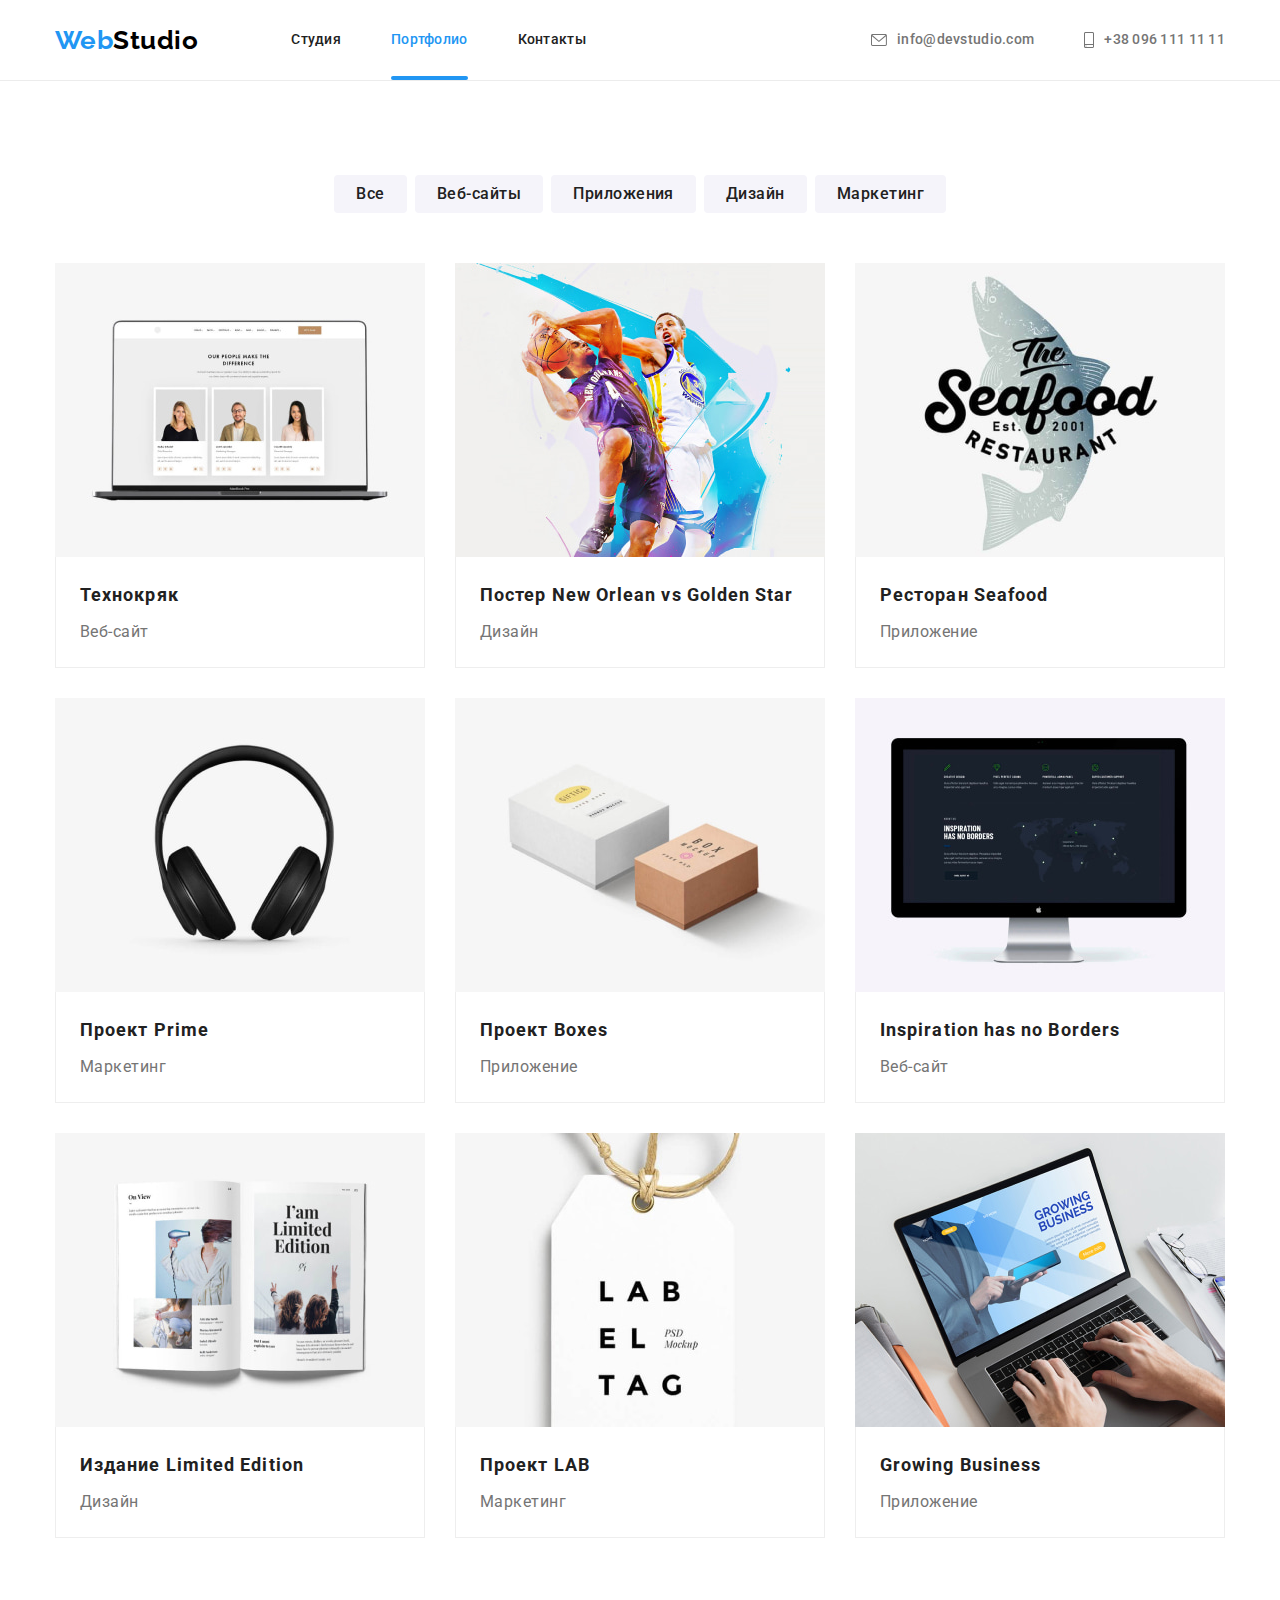
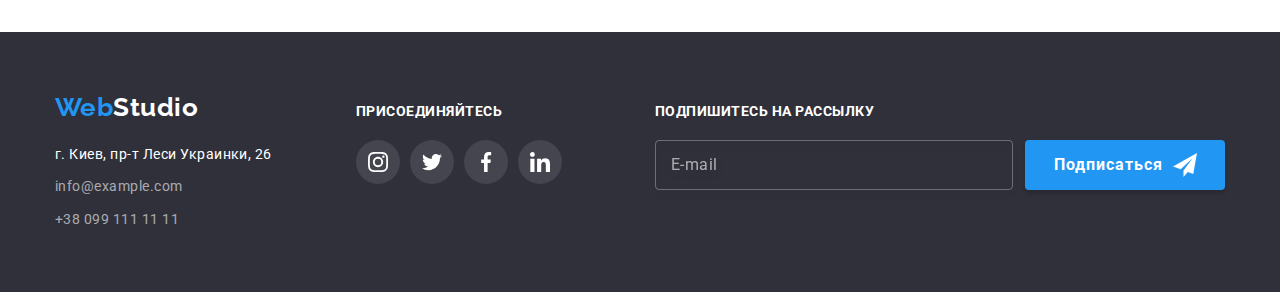
==== commit f7b2dcd1: "Додає адаптивну верстку" ====
--- a/portfolio.html
+++ b/portfolio.html
@@ -18,14 +18,15 @@
 <body>
     <!-- Шапка сайта -->
 <header class="page-header">
-    <div class="container header-nav">
+    <div class="container header__container">
         <nav class="header-nav">
             <a class="logo" href="./index.html"><span class="logo__accent">Web</span><span
                     class="logo__name">Studio</span></a>
 
-                <button type="button" class="menu-button" data-menu-button>
-                    <svg class="menu-button__icons" width="40" height="40">
+                <button type="button" class="menu-button" aria-expanded="false" aria-controls="mobile-menu" data-menu-button>
+                    <svg class="menu-button__icons" width="40" height="40" aria-label="Открыть мобильное меню">
                         <use class="menu-button__icon-menu" href="./images/icons.svg#menu"></use>
+                        <use class="menu-button__icon-cross" href="./images/icons.svg#close-menu"></use>
                     </svg>
                 </button>
             <ul class="site-nav">
@@ -107,7 +108,15 @@
     <li class="portfolio__item"> 
         <a class="portfolio__link" href="">
             <div class="portfolio__thumb">
-          <img class="portfolio__picture" src="./images/techokryak.jpg" alt="Фото команды специалистов" width="370" height="294">
+                <picture>
+                    <source srcset="./images/portfolio/technokryak-mobile.jpg 1x, ./images/portfolio/technokryak-mobile@2x.jpg 2x" media="(max-width: 767px)" />
+                    <source srcset="./images/portfolio/technokryak-tablet.jpg 1x, ./images/portfolio/technokryak-tablet@2x.jpg 2x"
+                        media="(min-width: 768px) and (max-width: 1199px)" />
+                    <source srcset="./images/portfolio/technokryak-desktop.jpg 1x, ./images/portfolio/technokryak-desktop@2x.jpg 2x"
+                        media="(min-width: 1200px)" />
+                    <img class="portfolio__picture" src="./images/techokryak.jpg" alt="Фото команды специалистов">
+                </picture>
+        
           <div class="portfolio__description">
           <p class="portfolio__text">Ресурс предлагает комплексные предложения с разным уровнем функционала и сервисов. Все это
             позволит посетителю получить исчерпывающие сведения о компании или частном лице.</p>
@@ -123,7 +132,16 @@
     <li class="portfolio__item">
         <a class="portfolio__link" href="">
             <div class="portfolio__thumb">
-         <img class="portfolio__picture" src="./images/poster.jpg" alt="Баскетболист пытается забрать мяч у противника" width="370" height="294">
+        <picture>
+            <source srcset="./images/portfolio/poster-mobile.jpg 1x, ./images/portfolio/poster-mobile@2x.jpg 2x"
+                media="(max-width: 767px)" />
+            <source srcset="./images/portfolio/poster-tablet.jpg 1x, ./images/portfolio/poster-tablet@2x.jpg 2x"
+                media="(min-width: 768px) and (max-width: 1199px)" />
+            <source srcset="./images/portfolio/poster-desktop.jpg 1x, ./images/portfolio/poster-desktop@2x.jpg 2x"
+                media="(min-width: 1200px)" />
+            <img class="portfolio__picture" src="./images/poster.jpg" alt="Баскетболист пытается забрать мяч у противника">
+        </picture>
+        
         <div class="portfolio__description">
          <p class="portfolio__text">Ресурс предлагает комплексные предложения с разным уровнем функционала и сервисов. Все это
             позволит посетителю получить исчерпывающие сведения о компании или частном лице.</p>
@@ -139,7 +157,16 @@
     <li class="portfolio__item">
          <a class="portfolio__link" href="">
             <div class="portfolio__thumb">
-          <img class="portfolio__picture" src="./images/seafood.jpg" alt="Логотип ресторана" width="370" height="294">
+                <picture>
+                    <source srcset="./images/portfolio/seafood-mobile.jpg 1x, ./images/portfolio/seafood-mobile@2x.jpg 2x"
+                        media="(max-width: 767px)" />
+                    <source srcset="./images/portfolio/seafood-tablet.jpg 1x, ./images/portfolio/seafood-tablet@2x.jpg 2x"
+                        media="(min-width: 768px) and (max-width: 1199px)" />
+                    <source srcset="./images/portfolio/seafood-desktop.jpg 1x, ./images/portfolio/seafood-desktop@2x.jpg 2x"
+                        media="(min-width: 1200px)" />
+                    <img class="portfolio__picture" src="./images/seafood.jpg" alt="Логотип ресторана">
+                </picture>
+
         <div class="portfolio__description">
           <p class="portfolio__text">Ресурс предлагает комплексные предложения с разным уровнем функционала и сервисов. Все это
             позволит посетителю получить исчерпывающие сведения о компании или частном лице.</p>
@@ -155,7 +182,17 @@
     <li class="portfolio__item">
        <a class="portfolio__link" href="">
         <div class="portfolio__thumb">
-           <img class="portfolio__picture" src="./images/prime.jpg" alt="Наушники" width="370" height="294">
+
+            <picture>
+                <source srcset="./images/portfolio/prime-mobile.jpg 1x, ./images/portfolio/prime-mobile@2x.jpg 2x"
+                    media="(max-width: 767px)" />
+                <source srcset="./images/portfolio/prime-tablet.jpg 1x, ./images/portfolio/prime-tablet@2x.jpg 2x"
+                    media="(min-width: 768px) and (max-width: 1199px)" />
+                <source srcset="./images/portfolio/prime-desktop.jpg 1x, ./images/portfolio/prime-desktop@2x.jpg 2x"
+                    media="(min-width: 1200px)" />
+                <img class="portfolio__picture" src="./images/prime.jpg" alt="Наушники">
+            </picture>
+
     <div class="portfolio__description">
            <p class="portfolio__text">Ресурс предлагает комплексные предложения с разным уровнем функционала и сервисов. Все это
         позволит посетителю получить исчерпывающие сведения о компании или частном лице.</p>
@@ -171,7 +208,17 @@
     <li class="portfolio__item">
        <a class="portfolio__link" href="">
             <div class="portfolio__thumb">
-           <img class="portfolio__picture" src="./images/boxes.jpg" alt="Две коробки белая и коричневая" width="370" height="294">
+
+                <picture>
+                    <source srcset="./images/portfolio/boxes-mobile.jpg 1x, ./images/portfolio/boxes-mobile@2x.jpg 2x"
+                        media="(max-width: 767px)" />
+                    <source srcset="./images/portfolio/boxes-tablet.jpg 1x, ./images/portfolio/boxes-tablet@2x.jpg 2x"
+                        media="(min-width: 768px) and (max-width: 1199px)" />
+                    <source srcset="./images/portfolio/boxes-desktop.jpg 1x, ./images/portfolio/boxes-desktop@2x.jpg 2x"
+                        media="(min-width: 1200px)" />
+                    <img class="portfolio__picture" src="./images/boxes.jpg" alt="Две коробки белая и коричневая">
+                </picture>
+
     <div class="portfolio__description">
            <p class="portfolio__text">Ресурс предлагает комплексные предложения с разным уровнем функционала и сервисов. Все это
         позволит посетителю получить исчерпывающие сведения о компании или частном лице.</p>
@@ -187,7 +234,17 @@
     <li class="portfolio__item">
        <a class="portfolio__link" href="">
         <div class="portfolio__thumb">
-        <img class="portfolio__picture" src="./images/inspiration.jpg" alt="Монитор компьютера" width="370" height="294">
+
+            <picture>
+                <source srcset="./images/portfolio/inspiration-mobile.jpg 1x, ./images/portfolio/inspiration-mobile@2x.jpg 2x"
+                    media="(max-width: 767px)" />
+                <source srcset="./images/portfolio/inspiration-tablet.jpg 1x, ./images/portfolio/inspiration-tablet@2x.jpg 2x"
+                    media="(min-width: 768px) and (max-width: 1199px)" />
+                <source srcset="./images/portfolio/inspiration-desktop.jpg 1x, ./images/portfolio/inspiration-desktop@2x.jpg 2x"
+                    media="(min-width: 1200px)" />
+                <img class="portfolio__picture" src="./images/inspiration.jpg" alt="Монитор компьютера">
+            </picture>
+
         <div class="portfolio__description">
         <p class="portfolio__text">Ресурс предлагает комплексные предложения с разным уровнем функционала и сервисов. Все это
             позволит посетителю получить исчерпывающие сведения о компании или частном лице.</p>
@@ -203,7 +260,17 @@
     <li class="portfolio__item">
       <a class="portfolio__link" href="">
         <div class="portfolio__thumb">
-    <img class="portfolio__picture" src="./images/edition.jpg" alt="Разворот журнала ограниченного тиража" width="370" height="294">
+
+            <picture>
+            <source srcset="./images/portfolio/edition-mobile.jpg 1x, ./images/portfolio/edition-mobile@2x.jpg 2x"
+                media="(max-width: 767px)" />
+            <source srcset="./images/portfolio/edition-tablet.jpg 1x, ./images/portfolio/edition-tablet@2x.jpg 2x"
+                media="(min-width: 768px) and (max-width: 1199px)" />
+            <source srcset="./images/portfolio/edition-desktop.jpg 1x, ./images/portfolio/edition-desktop@2x.jpg 2x"
+                media="(min-width: 1200px)" />
+            <img class="portfolio__picture" src="./images/edition.jpg" alt="Разворот журнала ограниченного тиража">
+            </picture>
+   
     <div class="portfolio__description">
     <p class="portfolio__text">Ресурс предлагает комплексные предложения с разным уровнем функционала и сервисов. Все это
         позволит посетителю получить исчерпывающие сведения о компании или частном лице.</p>
@@ -219,7 +286,17 @@
     <li class="portfolio__item">
          <a class="portfolio__link" href="">
         <div class="portfolio__thumb">
-          <img class="portfolio__picture" src="./images/lab.jpg" alt="Бирка с названием проекта" width="370" height="294">
+
+            <picture>
+                <source srcset="./images/portfolio/lab-mobile.jpg 1x, ./images/portfolio/lab-mobile@2x.jpg 2x"
+                    media="(max-width: 767px)" />
+                <source srcset="./images/portfolio/lab-tablet.jpg 1x, ./images/portfolio/lab-tablet@2x.jpg 2x"
+                    media="(min-width: 768px) and (max-width: 1199px)" />
+                <source srcset="./images/portfolio/lab-desktop.jpg 1x, ./images/portfolio/lab-desktop@2x.jpg 2x"
+                    media="(min-width: 1200px)" />
+                <img class="portfolio__picture" src="./images/lab.jpg" alt="Бирка с названием проекта">
+            </picture>
+
           <div class="portfolio__description">
           <p class="portfolio__text">Ресурс предлагает комплексные предложения с разным уровнем функционала и сервисов. Все это
             позволит посетителю получить исчерпывающие сведения о компании или частном лице.</p>
@@ -235,8 +312,17 @@
     <li class="portfolio__item">
        <a class="portfolio__link" href="">
             <div class="portfolio__thumb">
-           <img class="portfolio__picture" src="./images/business.jpg" alt="Работа с ноутбуком" width="370" height="294">
-    <div class="portfolio__description">
+                <picture>
+                    <source srcset="./images/portfolio/business-mobile.jpg 1x, ./images/portfolio/business-mobile@2x.jpg 2x"
+                        media="(max-width: 767px)" />
+                    <source srcset="./images/portfolio/business-tablet.jpg 1x, ./images/portfolio/business-tablet@2x.jpg 2x"
+                        media="(min-width: 768px) and (max-width: 1199px)" />
+                    <source srcset="./images/portfolio/business-desktop.jpg 1x, ./images/portfolio/business-desktop@2x.jpg 2x"
+                        media="(min-width: 1200px)" />
+                    <img class="portfolio__picture" src="./images/business.jpg" alt="Работа с ноутбуком">
+                </picture>
+
+           <div class="portfolio__description">
            <p class="portfolio__text">Ресурс предлагает комплексные предложения с разным уровнем функционала и сервисов. Все это
         позволит посетителю получить исчерпывающие сведения о компании или частном лице.</p>
     </div>
--- a/css/main.min.css
+++ b/css/main.min.css
@@ -1,2 +1,2 @@
-.site-nav,.contacts,.features__list,.works__list,.team__members,.team__socials,.clients__list,.footer-contacts__list,.footer-socials__list,.filter,.portfolio,.menu-pages,.menu-contacts,.menu-socials{padding:0;margin:0;list-style:none}.logo,.portfolio__link{text-decoration:none}.site-nav__link,.site-nav__link--current,.contacts__link{color:#212121;font-weight:500;font-size:14px;line-height:1.14;letter-spacing:0.02em;text-decoration:none}.hero__button,.form-footer__button,.form__button{display:inline-block;min-width:200px;border:0;padding:10px 32px;-webkit-box-shadow:0px 4px 4px rgba(0,0,0,0.15);box-shadow:0px 4px 4px rgba(0,0,0,0.15);border-radius:4px;color:#fff;font-family:Roboto,sans-serif;font-weight:700;font-size:16px;line-height:1.88;letter-spacing:0.06em;background-color:#2196f3;cursor:pointer;-webkit-transition:background-color 250ms cubic-bezier(0.4, 0, 0.2, 1);transition:background-color 250ms cubic-bezier(0.4, 0, 0.2, 1)}.form__input,.form__comment{padding:10px 11px 10px 41px;border:1px solid rgba(33,33,33,0.2);border-radius:4px;outline:none;-webkit-transition:border-color 250ms cubic-bezier(0.4, 0, 0.2, 1);transition:border-color 250ms cubic-bezier(0.4, 0, 0.2, 1)}.features__subtitle,.works__subtitle,.footer-socials__subtitle,.form-footer__subtitle{margin-bottom:10px;color:#212121;font-weight:700;font-size:14px;line-height:1.14;text-transform:uppercase}.works__title,.team__title,.clients__title{margin-bottom:50px;color:#212121;font-weight:700;font-size:36px;line-height:1.17;text-align:center}.form-footer__button,.form__button,.form__label-checkbox,.features__wrapper,.team__socials,.team__socials-link,.clients__link,.footer-socials__list,.footer-socials__link{display:-webkit-box;display:-ms-flexbox;display:flex;-webkit-box-align:center;-ms-flex-align:center;align-items:center;-webkit-box-pack:center;-ms-flex-pack:center;justify-content:center}.form-footer__input,.form-footer__input::-webkit-input-placeholder{font-size:16px;line-height:1.25;color:rgba(255,255,255,0.6);letter-spacing:0.03em}.form-footer__input,.form-footer__input:-ms-input-placeholder{font-size:16px;line-height:1.25;color:rgba(255,255,255,0.6);letter-spacing:0.03em}.form-footer__input,.form-footer__input::-ms-input-placeholder{font-size:16px;line-height:1.25;color:rgba(255,255,255,0.6);letter-spacing:0.03em}.form-footer__input,.form-footer__input::placeholder{font-size:16px;line-height:1.25;color:rgba(255,255,255,0.6);letter-spacing:0.03em}.menu-pages__link,.menu-pages__link--current,.menu-contacts__link-phone,.menu-contacts__link-mail,.menu-socials__link{font-weight:500;letter-spacing:0.02em;text-decoration:none}body{background-color:#fff;color:#757575;font-family:Roboto,sans-serif;letter-spacing:0.03em}h1,h2,h3,h4,h5,h6,p,ul{margin-top:0}.container{padding-left:15px;padding-right:15px;margin-left:auto;margin-right:auto}@media screen and (min-width: 480px){.container{width:480px}}@media screen and (min-width: 768px){.container{width:768px}}@media screen and (min-width: 1200px){.container{width:1200px}}@media screen and (max-width: 1199px){.section{padding-top:60px;padding-bottom:60px}}@media screen and (min-width: 1200px){.section{padding-top:94px;padding-bottom:94px}}.page-header{border-bottom:1px solid #ececec;position:relative}.header-nav{display:-webkit-box;display:-ms-flexbox;display:flex;-webkit-box-align:center;-ms-flex-align:center;align-items:center}@media screen and (max-width: 767px){.header-nav{-webkit-box-pack:justify;-ms-flex-pack:justify;justify-content:space-between}}@media screen and (min-width: 768px){.header__container{display:-webkit-box;display:-ms-flexbox;display:flex;-webkit-box-align:center;-ms-flex-align:center;align-items:center}}.logo__accent,.logo__name{color:#2196f3;font-family:Raleway,sans-serif;font-weight:700;font-size:24px;line-height:1.17;-webkit-transition:color 250ms cubic-bezier(0.4, 0, 0.2, 1);transition:color 250ms cubic-bezier(0.4, 0, 0.2, 1)}@media screen and (min-width: 1200px){.logo__accent,.logo__name{font-size:26px;line-height:1.19}}.logo__accent:hover,.logo__accent:focus{color:#000}.logo__name{color:#000}.logo__name:hover,.logo__name:focus{color:#2196f3}@media screen and (max-width: 767px){.logo{display:inline-block;padding-top:16px;padding-bottom:16px}}@media screen and (min-width: 768px){.logo{display:inline-block;padding-top:26px;padding-bottom:26px}}.logo--footer{display:inline-block;margin-bottom:20px;padding:0}.logo__name--footer{color:#fff}@media screen and (max-width: 767px){.site-nav{display:none}}@media screen and (min-width: 768px){.site-nav{display:-webkit-box;display:-ms-flexbox;display:flex;margin-left:88px}.site-nav__item:not(:last-child){margin-right:50px}}@media screen and (min-width: 1200px){.site-nav{display:-webkit-box;display:-ms-flexbox;display:flex;margin-left:93px}.site-nav__item:not(:last-child){margin-right:50px}}.site-nav__link,.site-nav__link--current{display:block;padding-top:32px;padding-bottom:32px;-webkit-transition:color 250ms cubic-bezier(0.4, 0, 0.2, 1);transition:color 250ms cubic-bezier(0.4, 0, 0.2, 1)}.site-nav__link:hover,.site-nav__link:focus{color:#2196f3}.site-nav__link--current{position:relative;color:#2196f3}.site-nav__link--current:hover,.site-nav__link--current:focus{color:#212121}@media screen and (min-width: 768px){.site-nav__link--current::after{content:'';position:absolute;left:0;bottom:0;width:100%;height:4px;background-color:#2196f3;border-radius:2px}}@media screen and (max-width: 767px){.contacts{display:none}}@media screen and (min-width: 1200px){.contacts{display:-webkit-box;display:-ms-flexbox;display:flex;margin-left:auto}}.contacts__item{margin-left:84px}@media screen and (min-width: 768px){.contacts__item:not(:last-child){margin-left:84px;margin-bottom:10px}}@media screen and (min-width: 1200px){.contacts__item:not(:last-child){margin-right:50px}}.contacts__link{color:#757575;-webkit-transition:color 250ms cubic-bezier(0.4, 0, 0.2, 1);transition:color 250ms cubic-bezier(0.4, 0, 0.2, 1)}.contacts__link:hover,.contacts__link:focus{color:#2196f3;fill:#2196f3}@media screen and (min-width: 768px){.contacts__link{display:-webkit-box;display:-ms-flexbox;display:flex;-webkit-box-align:center;-ms-flex-align:center;align-items:center;font-size:12px;line-height:1.17}}@media screen and (min-width: 1200px){.contacts__link{display:-webkit-box;display:-ms-flexbox;display:flex;-webkit-box-align:center;-ms-flex-align:center;align-items:center;padding-top:32px;padding-bottom:32px}}.contacts__icon{fill:currentColor}@media screen and (min-width: 768px){.contacts__icon{margin-right:8px}}@media screen and (min-width: 1200px){.contacts__icon{margin-right:10px}}.hero{max-width:1600px;height:600px;margin-left:auto;margin-right:auto;background-image:-webkit-gradient(linear, left top, right top, from(rgba(47,48,58,0.4)), to(rgba(47,48,58,0.4))),url("../images/hero.jpg");background-image:linear-gradient(to right, rgba(47,48,58,0.4), rgba(47,48,58,0.4)),url("../images/hero.jpg");background-repeat:no-repeat;background-position:center;background-size:cover;padding-top:200px;padding-bottom:200px;text-align:center;background-color:#c4c4c4}.hero__title{color:#fff;font-weight:900;text-align:center;letter-spacing:0.06em;text-transform:uppercase;margin-bottom:30px}@media screen and (min-width: 480px){.hero__title{font-size:26px;line-height:1.62}}@media screen and (min-width: 1200px){.hero__title{font-size:44px;line-height:1.36}}.hero__button:hover,.hero__button:focus{background-color:#188ce8}.form-footer__button{padding:10px 28px 10px 29px}.form-footer__button:hover,.form-footer__button:focus{background-color:#188ce8}@media screen and (max-width: 1199px){.form-footer__button{margin-right:auto;margin-left:auto}}.form-footer__icon{margin-left:10px}.form__button:hover,.form__button:focus{background-color:#188ce8}.form__button{padding:10px 55px 10px 56px;margin-right:auto;margin-left:auto}.modal__button{position:absolute;top:8px;right:8px;display:-webkit-box;display:-ms-flexbox;display:flex;background-color:#fff;padding:5px;border:1px solid rgba(0,0,0,0.1);border-radius:50%;cursor:pointer;fill:#000;-webkit-transition:fill 250ms cubic-bezier(0.4, 0, 0.2, 1);transition:fill 250ms cubic-bezier(0.4, 0, 0.2, 1)}.modal__button:hover,.modal__button:focus{fill:#2196f3}.menu-button{display:inline-block;margin:0;padding:0;border:none;background-color:transparent}@media screen and (min-width: 768px){.menu-button{display:none}}.menu-button.is-open .menu-button__icon-menu{display:none}.menu-button:hover,.menu-button:focus{fill:#2196f3}.menu-button{position:absolute;top:10px;right:15px}.backdrop{position:fixed;top:0;left:0;width:100%;height:100%;background-color:rgba(0,0,0,0.2);opacity:1;-webkit-transition:opacity 250ms cubic-bezier(0.4, 0, 0.2, 1);transition:opacity 250ms cubic-bezier(0.4, 0, 0.2, 1)}.backdrop.is-hidden{opacity:0;pointer-events:none;visibility:hidden;-webkit-transition:opacity 250ms cubic-bezier(0.4, 0, 0.2, 1);transition:opacity 250ms cubic-bezier(0.4, 0, 0.2, 1)}.backdrop.is-hidden .modal{-webkit-transform:translate(-50%, -50%) scale(0.5);transform:translate(-50%, -50%) scale(0.5)}.modal{position:absolute;top:50%;left:50%;padding:40px;background-color:#fff;-webkit-box-shadow:0px 1px 3px rgba(0,0,0,0.12),0px 1px 1px rgba(0,0,0,0.14),0px 2px 1px rgba(0,0,0,0.2);box-shadow:0px 1px 3px rgba(0,0,0,0.12),0px 1px 1px rgba(0,0,0,0.14),0px 2px 1px rgba(0,0,0,0.2);border-radius:4px;visibility:visible;-webkit-transform:translate(-50%, -50%) scale(1);transform:translate(-50%, -50%) scale(1);-webkit-transition:-webkit-transform 250ms cubic-bezier(0.4, 0, 0.2, 1);transition:-webkit-transform 250ms cubic-bezier(0.4, 0, 0.2, 1);transition:transform 250ms cubic-bezier(0.4, 0, 0.2, 1);transition:transform 250ms cubic-bezier(0.4, 0, 0.2, 1), -webkit-transform 250ms cubic-bezier(0.4, 0, 0.2, 1)}@media screen and (min-width: 480px){.modal{max-width:450px}}@media screen and (min-width: 1200px){.modal{min-width:528px;min-height:581px}}.modal__title{margin-bottom:12px;font-weight:700;font-size:20px;line-height:1.15;text-align:center;color:#212121}@media screen and (max-width: 1199px){.modal__title{line-height:1.5}}.form{width:448px;margin-left:auto;margin-right:auto}@media screen and (max-width: 1199px){.form{width:370px}}.form__input:focus{border-color:#2196f3}.form__input:focus ~ .form__icon{fill:#2196f3}.form__comment{resize:none;padding:12px 16px}.form__comment::-webkit-input-placeholder{font-size:12px;line-height:1.17;letter-spacing:0.01em;color:rgba(117,117,117,0.5)}.form__comment:-ms-input-placeholder{font-size:12px;line-height:1.17;letter-spacing:0.01em;color:rgba(117,117,117,0.5)}.form__comment::-ms-input-placeholder{font-size:12px;line-height:1.17;letter-spacing:0.01em;color:rgba(117,117,117,0.5)}.form__comment::placeholder{font-size:12px;line-height:1.17;letter-spacing:0.01em;color:rgba(117,117,117,0.5)}.form__comment:focus{border-color:#2196f3}@media screen and (max-width: 767px){.form__comment{font-size:14px;line-height:1.14}}.form__field{position:relative;display:-webkit-box;display:-ms-flexbox;display:flex;-webkit-box-orient:vertical;-webkit-box-direction:normal;-ms-flex-direction:column;flex-direction:column;margin-bottom:10px}.form__field:nth-child(4){margin-bottom:20px}.form__icon{position:absolute;top:50%;left:12px;fill:#212121;-webkit-transition:fill 250ms cubic-bezier(0.4, 0, 0.2, 1);transition:fill 250ms cubic-bezier(0.4, 0, 0.2, 1)}.form__label{margin-bottom:4px;font-size:12px;line-height:1.17;letter-spacing:0.01em}.form__link-contract{color:#2196f3}@media screen and (max-width: 1199px){.form__link-contract{margin-left:2px}}@media screen and (min-width: 1200px){.form__link-contract{margin-left:4px}}.form__input-checkbox{width:1px;height:1px;margin:-1px;border:0;padding:0;clip:rect(0 0 0 0);overflow:hidden}.form__checkbox-bgc{display:inline-block;width:16px;height:15px;margin-right:7px;border:2px solid #212121;border-radius:2px;-webkit-transition:background-color 250ms cubic-bezier(0.4, 0, 0.2, 1);transition:background-color 250ms cubic-bezier(0.4, 0, 0.2, 1)}.form__checkbox{margin-bottom:30px;font-size:14px;line-height:1.71}@media screen and (max-width: 1199px){.form__checkbox{font-size:12px;line-height:1.17}}.form__label-checkbox{position:relative;cursor:pointer}.form__icon-checkbox{position:absolute;visibility:hidden}@media screen and (max-width: 1199px){.form__icon-checkbox{top:0;left:-1px}}@media screen and (min-width: 1200px){.form__icon-checkbox{top:4px;left:10px}}.form__input-checkbox:checked+.form__checkbox-bgc{border-color:#2196f3;background-color:#2196f3;border-radius:2px}.form__input-checkbox:checked ~ .form__icon-checkbox{visibility:visible}@media screen and (min-width: 768px){.features__list{display:-webkit-box;display:-ms-flexbox;display:flex;-ms-flex-wrap:wrap;flex-wrap:wrap;margin-left:-30px;margin-bottom:-30px}}@media screen and (min-width: 1200px){.features__list{display:-webkit-box;display:-ms-flexbox;display:flex}}@media screen and (max-width: 767px){.features__item:not(:last-child){margin-bottom:30px}}@media screen and (min-width: 768px){.features__item{-ms-flex-preferred-size:calc((100% - 4 * 15px) / 2);flex-basis:calc((100% - 4 * 15px) / 2);margin-left:30px;margin-bottom:30px}}@media screen and (min-width: 1200px){.features__item:not(:last-child){margin-right:30px}}.features__wrapper{border-radius:4px;background-color:#f5f4fa;margin-bottom:30px}@media screen and (max-width: 767px){.features__wrapper{max-width:450px;height:120px}}@media screen and (min-width: 768px){.features__wrapper{width:354px;height:120px}}@media screen and (min-width: 1200px){.features__wrapper{min-width:270px;min-height:120px}}@media screen and (max-width: 767px){.features__subtitle{text-align:center}}.features__text{margin-top:0;margin-bottom:0;font-size:14px;line-height:1.71}.works{padding-top:0;padding-bottom:94px}@media screen and (max-width: 1199px){.works{display:none}}.works__list{display:-webkit-box;display:-ms-flexbox;display:flex}.works__item{position:relative}.works__item:not(:last-child){margin-right:30px}.works__images{display:block;width:100%}.works__description{display:inline-block;content:'';position:absolute;bottom:0;left:0;width:100%;min-height:70px;background-color:rgba(47,48,58,0.8)}.works__subtitle{position:absolute;bottom:27px;left:0;right:0;margin-bottom:0;color:#fff;text-align:center}.team{background-color:#f5f4fa}@media screen and (min-width: 480px){.team__title{font-size:28px;line-height:1.18;margin-bottom:30px}}@media screen and (min-width: 768px){.team__members{display:-webkit-box;display:-ms-flexbox;display:flex;-ms-flex-wrap:wrap;flex-wrap:wrap;margin-left:-30px;margin-bottom:-30px}}@media screen and (min-width: 1200px){.team__members{display:-webkit-box;display:-ms-flexbox;display:flex}}.team__item{-webkit-box-shadow:0px 1px 3px rgba(0,0,0,0.12),0px 1px 1px rgba(0,0,0,0.14),0px 2px 1px rgba(0,0,0,0.2);box-shadow:0px 1px 3px rgba(0,0,0,0.12),0px 1px 1px rgba(0,0,0,0.14),0px 2px 1px rgba(0,0,0,0.2);border-radius:0px 0px 4px 4px;background-color:#fff}@media screen and (max-width: 767px){.team__item:not(:last-child){margin-bottom:30px}}@media screen and (min-width: 768px){.team__item{-ms-flex-preferred-size:calc((100% - 4 * 15px) / 2);flex-basis:calc((100% - 4 * 15px) / 2);margin-left:30px;margin-bottom:30px}}.team__photo{display:block;width:100%;height:auto}.team__name{margin-bottom:10px;color:#212121;font-weight:500;font-size:16px;line-height:1.19;text-align:center}.team__text{font-size:16px;line-height:1.19;text-align:center}@media screen and (max-width: 1199px){.team__desc{padding-top:30px;padding-bottom:24px}}@media screen and (min-width: 1200px){.team__desc{padding-top:30px;padding-bottom:30px}}.team__socials-link{width:44px;height:44px;border-radius:50%;background-color:#fff;color:#afb1b8;-webkit-transition:color 250ms cubic-bezier(0.4, 0, 0.2, 1),background-color 250ms cubic-bezier(0.4, 0, 0.2, 1);transition:color 250ms cubic-bezier(0.4, 0, 0.2, 1),background-color 250ms cubic-bezier(0.4, 0, 0.2, 1)}.team__socials-link:hover,.team__socials-link:focus{color:#fff;background-color:#2196f3}.team__socials-icon{fill:currentColor}@media screen and (min-width: 480px){.clients__title{font-size:28px;line-height:1.18;margin-bottom:30px}}.clients__list{display:-webkit-box;display:-ms-flexbox;display:flex}@media screen and (min-width: 480px){.clients__list{margin-left:-30px;margin-bottom:-30px}}@media screen and (min-width: 768px){.clients__list{margin-left:-30px;margin-bottom:-30px}}@media screen and (max-width: 1199px){.clients__list{-ms-flex-wrap:wrap;flex-wrap:wrap}}@media screen and (min-width: 480px){.clients__item{-ms-flex-preferred-size:calc((100% - 4 * 15px) / 2);flex-basis:calc((100% - 4 * 15px) / 2);margin-left:30px;margin-bottom:30px}}@media screen and (min-width: 768px){.clients__item{-ms-flex-preferred-size:calc((100% - 6 * 15px) / 3);flex-basis:calc((100% - 6 * 15px) / 3);margin-left:30px;margin-bottom:30px}}.clients__link{border:1px solid #afb1b8;border-radius:4px;color:#afb1b8;-webkit-transition:color 250ms cubic-bezier(0.4, 0, 0.2, 1),border 250ms cubic-bezier(0.4, 0, 0.2, 1);transition:color 250ms cubic-bezier(0.4, 0, 0.2, 1),border 250ms cubic-bezier(0.4, 0, 0.2, 1)}.clients__link:hover,.clients__link:focus{color:#2196f3;border:1px solid #2196f3}@media screen and (min-width: 480px){.clients__link{width:210px;height:92px}}@media screen and (min-width: 768px){.clients__link{width:226px;height:92px}}.clients__logo{fill:currentColor}.footer{padding-top:60px;padding-bottom:60px;background-color:#2f303a}@media screen and (max-width: 1199px){.footer__container{text-align:center}}@media screen and (min-width: 768px){.footer__wrap{display:-webkit-box;display:-ms-flexbox;display:flex;-ms-flex-pack:distribute;justify-content:space-around;-webkit-box-align:baseline;-ms-flex-align:baseline;align-items:baseline}}.footer-contacts{color:#fff;font-style:normal;font-size:14px;line-height:1.71}@media screen and (max-width: 1199px){.footer-contacts{margin-bottom:60px}}@media screen and (min-width: 1200px){.footer-contacts{margin-right:70px;min-width:231px}}@media screen and (max-width: 1199px){.footer-contacts__address{margin-bottom:8px}}@media screen and (min-width: 1200px){.footer-contacts__address{margin-bottom:9px}}@media screen and (max-width: 1199px){.footer-contacts__item:not(:last-child){margin-bottom:8px}}@media screen and (min-width: 1200px){.footer-contacts__item:not(:last-child){margin-bottom:9px}}.footer-contacts__link{color:rgba(255,255,255,0.6);font-style:normal;font-size:14px;line-height:1.71;text-decoration:none;-webkit-transition:color 250ms cubic-bezier(0.4, 0, 0.2, 1);transition:color 250ms cubic-bezier(0.4, 0, 0.2, 1)}.footer-contacts__link:hover,.footer-contacts__link:focus{color:#2196f3}@media screen and (max-width: 767px){.footer-socials__list{margin-bottom:60px}}.footer-socials__item:not(:last-child){margin-right:10px}.footer-socials__link{width:44px;height:44px;border-radius:50%;background-color:rgba(255,255,255,0.1);color:#fff;-webkit-transition:background-color 250ms cubic-bezier(0.4, 0, 0.2, 1);transition:background-color 250ms cubic-bezier(0.4, 0, 0.2, 1)}.footer-socials__link:hover,.footer-socials__link:focus{background-color:#2196f3}.footer-socials__subtitle{color:#fff;margin-bottom:20px}.footer-socials__icon{fill:currentColor}@media screen and (min-width: 1200px){.form-footer__subscribe{display:-webkit-box;display:-ms-flexbox;display:flex;-webkit-box-pack:center;-ms-flex-pack:center;justify-content:center;-webkit-box-align:center;-ms-flex-align:center;align-items:center}}.form-footer__subtitle{color:#fff;margin-bottom:20px}.form-footer__input{padding:14px 15px;border:1px solid rgba(255,255,255,0.3);-webkit-filter:drop-shadow(0px 4px 4px rgba(0,0,0,0.15));filter:drop-shadow(0px 4px 4px rgba(0,0,0,0.15));border-radius:4px;background-color:transparent;outline:transparent;-webkit-transition:border-color 250ms cubic-bezier(0.4, 0, 0.2, 1);transition:border-color 250ms cubic-bezier(0.4, 0, 0.2, 1)}.form-footer__input:focus{border-color:#2196f3}@media screen and (max-width: 767px){.form-footer__input{width:100%;margin-bottom:20px}}@media screen and (min-width: 768px){.form-footer__input{width:450px;margin-bottom:20px}}.filter{display:-webkit-box;display:-ms-flexbox;display:flex;-ms-flex-wrap:wrap;flex-wrap:wrap}@media screen and (min-width: 768px){.filter{-webkit-box-pack:center;-ms-flex-pack:center;justify-content:center}}@media screen and (max-width: 767px){.filter__item{margin-bottom:15px}}@media screen and (max-width: 767px){.filter__item:nth-child(2n+3){margin-right:0px}.filter__item:nth-last-child(-n+2){margin-bottom:40px}}@media screen and (max-width: 767px) and (min-width: 1200px){.filter{-webkit-box-pack:center;-ms-flex-pack:center;justify-content:center;margin-bottom:50px}}.filter__item:not(:last-child){margin-right:8px}@media screen and (min-width: 768px){.filter__item{margin-bottom:30px}}.filter__button{display:inline-block;padding:6px 22px;min-width:73px;border:0;border-radius:4px;color:#212121;background-color:#f5f4fa;font-family:inherit;font-weight:500;font-size:16px;line-height:1.62;letter-spacing:0.03em;cursor:pointer;-webkit-transition:background-color 250ms cubic-bezier(0.4, 0, 0.2, 1),color 250ms cubic-bezier(0.4, 0, 0.2, 1),-webkit-box-shadow 250ms cubic-bezier(0.4, 0, 0.2, 1);transition:background-color 250ms cubic-bezier(0.4, 0, 0.2, 1),color 250ms cubic-bezier(0.4, 0, 0.2, 1),-webkit-box-shadow 250ms cubic-bezier(0.4, 0, 0.2, 1);transition:background-color 250ms cubic-bezier(0.4, 0, 0.2, 1),color 250ms cubic-bezier(0.4, 0, 0.2, 1),box-shadow 250ms cubic-bezier(0.4, 0, 0.2, 1);transition:background-color 250ms cubic-bezier(0.4, 0, 0.2, 1),color 250ms cubic-bezier(0.4, 0, 0.2, 1),box-shadow 250ms cubic-bezier(0.4, 0, 0.2, 1),-webkit-box-shadow 250ms cubic-bezier(0.4, 0, 0.2, 1)}.filter__button:hover,.filter__button:focus{color:#fff;background-color:#188ce8;-webkit-box-shadow:0px 3px 1px rgba(0,0,0,0.1),0px 1px 2px rgba(0,0,0,0.08),0px 2px 2px rgba(0,0,0,0.12);box-shadow:0px 3px 1px rgba(0,0,0,0.1),0px 1px 2px rgba(0,0,0,0.08),0px 2px 2px rgba(0,0,0,0.12)}.portfolio{display:-webkit-box;display:-ms-flexbox;display:flex;-ms-flex-wrap:wrap;flex-wrap:wrap}@media screen and (min-width: 768px){.portfolio{margin-left:-30px;margin-bottom:-30px}}@media screen and (max-width: 767px){.portfolio__item:not(:last-child){margin-bottom:30px}}@media screen and (min-width: 768px){.portfolio__item{display:-webkit-box;display:-ms-flexbox;display:flex;width:100%}}@media screen and (min-width: 768px){.portfolio__item{-ms-flex-preferred-size:calc((100% - 4 * 15px) / 2);flex-basis:calc((100% - 4 * 15px) / 2);margin-left:30px;margin-bottom:30px}}@media screen and (max-width: 767px){.portfolio__item{width:100%}}@media screen and (min-width: 1200px){.portfolio__item{width:370px;margin-right:30px}}.portfolio__link{display:block;-webkit-transition:-webkit-box-shadow 250ms cubic-bezier(0.4, 0, 0.2, 1);transition:-webkit-box-shadow 250ms cubic-bezier(0.4, 0, 0.2, 1);transition:box-shadow 250ms cubic-bezier(0.4, 0, 0.2, 1);transition:box-shadow 250ms cubic-bezier(0.4, 0, 0.2, 1), -webkit-box-shadow 250ms cubic-bezier(0.4, 0, 0.2, 1)}.portfolio__link:hover,.portfolio__link:focus{-webkit-box-shadow:0px 1px 1px rgba(0,0,0,0.12),0px 4px 4px rgba(0,0,0,0.06),1px 4px 6px rgba(0,0,0,0.16);box-shadow:0px 1px 1px rgba(0,0,0,0.12),0px 4px 4px rgba(0,0,0,0.06),1px 4px 6px rgba(0,0,0,0.16)}@media screen and (min-width: 768px){.portfolio__link{display:-webkit-box;display:-ms-flexbox;display:flex;-webkit-box-orient:vertical;-webkit-box-direction:normal;-ms-flex-direction:column;flex-direction:column;width:100%}}.portfolio__link:hover .portfolio__description,.portfolio__link:focus .portfolio__description{-webkit-transform:translateY(0);transform:translateY(0)}.portfolio__picture{display:block;width:100%}.portfolio__subtitle{margin-bottom:4px;color:#212121;font-weight:700;font-size:18px;line-height:2;letter-spacing:0.06em}.portfolio__type{margin-bottom:0;color:#757575;font-size:16px;line-height:1.87}.portfolio__part{border-left:1px solid #eee;border-right:1px solid #eee;border-bottom:1px solid #eee}@media screen and (min-width: 768px){.portfolio__part{padding:20px;-webkit-box-flex:1;-ms-flex:1 0 auto;flex:1 0 auto}}@media screen and (min-width: 1200px){.portfolio__part{padding:20px 24px}}.portfolio__thumb{position:relative;overflow:hidden}.portfolio__description{display:inline-block;content:'';position:absolute;top:0;left:0;width:100%;height:100%;background-color:rgba(33,150,243,0.9);-webkit-transform:translateY(100%);transform:translateY(100%);-webkit-transition:background-color 250ms cubic-bezier(0.4, 0, 0.2, 1),-webkit-transform 250ms cubic-bezier(0.4, 0, 0.2, 1);transition:background-color 250ms cubic-bezier(0.4, 0, 0.2, 1),-webkit-transform 250ms cubic-bezier(0.4, 0, 0.2, 1);transition:background-color 250ms cubic-bezier(0.4, 0, 0.2, 1),transform 250ms cubic-bezier(0.4, 0, 0.2, 1);transition:background-color 250ms cubic-bezier(0.4, 0, 0.2, 1),transform 250ms cubic-bezier(0.4, 0, 0.2, 1),-webkit-transform 250ms cubic-bezier(0.4, 0, 0.2, 1)}.portfolio__text{position:absolute;top:63px;left:24px;margin-bottom:0;font-size:18px;line-height:1.56;color:#fff;-webkit-transition:color 250ms cubic-bezier(0.4, 0, 0.2, 1);transition:color 250ms cubic-bezier(0.4, 0, 0.2, 1)}.mobile-menu{padding-top:48px;padding-bottom:48px;padding-left:20px}@media screen and (max-width: 767px){.mobile-menu{display:none;position:absolute;top:0px;left:0;width:100%;-webkit-box-shadow:0px 4px 8px rgba(0,0,0,0.04),0px 2px 4px rgba(0,0,0,0.08),0px 1px 3px rgba(0,0,0,0.16);box-shadow:0px 4px 8px rgba(0,0,0,0.04),0px 2px 4px rgba(0,0,0,0.08),0px 1px 3px rgba(0,0,0,0.16);background-color:#fff;z-index:999}.mobile-menu.is-open{display:block}}@media screen and (min-width: 768px){.mobile-menu{display:none}}.menu-pages__item:not(:last-child){margin-bottom:32px}.menu-pages__item:last-child{margin-bottom:302px}.menu-pages__link,.menu-pages__link--current{font-size:40px;line-height:1.18;color:#212121}.menu-pages__link:hover,.menu-pages__link:focus{color:#2196f3}.menu-pages__link--current{color:#2196f3}.menu-pages__link--current:hover,.menu-pages__link--current:focus{color:#212121}.menu-contacts__item:not(:last-child){margin-bottom:32px}.menu-contacts__item:last-child{margin-bottom:64px}.menu-contacts__link-phone{font-size:34px;line-height:1.18;color:#2196f3}.menu-contacts__link-mail{font-size:24px;line-height:1.17;color:#757575}.menu-socials{display:-webkit-inline-box;display:-ms-inline-flexbox;display:inline-flex}.menu-socials__link{font-size:18px;line-height:1.22;color:#2196f3}.menu-socials__item{display:-webkit-inline-box;display:-ms-inline-flexbox;display:inline-flex}.menu-socials__item:not(:last-child){margin-right:10px}.menu-socials__item:not(:last-child)::after{content:'';display:block;width:1px;height:22px;background-color:rgba(33,33,33,0.2);margin-left:10px}
+.site-nav,.contacts,.features__list,.works__list,.team__members,.team__socials,.clients__list,.footer-contacts__list,.footer-socials__list,.filter,.portfolio,.menu-pages,.menu-contacts,.menu-socials{padding:0;margin:0;list-style:none}.logo,.portfolio__link{text-decoration:none}.site-nav__link,.site-nav__link--current,.contacts__link{color:#212121;font-weight:500;font-size:14px;line-height:1.14;letter-spacing:0.02em;text-decoration:none}.hero__button,.form-footer__button,.form__button{display:inline-block;min-width:200px;border:0;padding:10px 32px;-webkit-box-shadow:0px 4px 4px rgba(0,0,0,0.15);box-shadow:0px 4px 4px rgba(0,0,0,0.15);border-radius:4px;color:#fff;font-family:Roboto,sans-serif;font-weight:700;font-size:16px;line-height:1.88;letter-spacing:0.06em;background-color:#2196f3;cursor:pointer;-webkit-transition:background-color 250ms cubic-bezier(0.4, 0, 0.2, 1);transition:background-color 250ms cubic-bezier(0.4, 0, 0.2, 1)}.form__input,.form__comment{padding:10px 11px 10px 41px;border:1px solid rgba(33,33,33,0.2);border-radius:4px;outline:none;-webkit-transition:border-color 250ms cubic-bezier(0.4, 0, 0.2, 1);transition:border-color 250ms cubic-bezier(0.4, 0, 0.2, 1)}.features__subtitle,.works__subtitle,.footer-socials__subtitle,.form-footer__subtitle{margin-bottom:10px;color:#212121;font-weight:700;font-size:14px;line-height:1.14;text-transform:uppercase}.works__title,.team__title,.clients__title{margin-bottom:50px;color:#212121;font-weight:700;font-size:36px;line-height:1.17;text-align:center}.form-footer__button,.form__button,.form__label-checkbox,.features__wrapper,.team__socials,.team__socials-link,.clients__link,.footer-socials__list,.footer-socials__link{display:-webkit-box;display:-ms-flexbox;display:flex;-webkit-box-align:center;-ms-flex-align:center;align-items:center;-webkit-box-pack:center;-ms-flex-pack:center;justify-content:center}.form-footer__input,.form-footer__input::-webkit-input-placeholder{font-size:16px;line-height:1.25;color:rgba(255,255,255,0.6);letter-spacing:0.03em}.form-footer__input,.form-footer__input:-ms-input-placeholder{font-size:16px;line-height:1.25;color:rgba(255,255,255,0.6);letter-spacing:0.03em}.form-footer__input,.form-footer__input::-ms-input-placeholder{font-size:16px;line-height:1.25;color:rgba(255,255,255,0.6);letter-spacing:0.03em}.form-footer__input,.form-footer__input::placeholder{font-size:16px;line-height:1.25;color:rgba(255,255,255,0.6);letter-spacing:0.03em}.menu-pages__link,.menu-pages__link--current,.menu-contacts__link-phone,.menu-contacts__link-mail,.menu-socials__link{font-weight:500;letter-spacing:0.02em;text-decoration:none}body{background-color:#fff;color:#757575;font-family:Roboto,sans-serif;letter-spacing:0.03em}h1,h2,h3,h4,h5,h6,p,ul{margin-top:0}.container{padding-left:15px;padding-right:15px;margin-left:auto;margin-right:auto}@media screen and (min-width: 480px){.container{width:480px}}@media screen and (min-width: 768px){.container{width:768px}}@media screen and (min-width: 1200px){.container{width:1200px}}@media screen and (max-width: 1199px){.section{padding-top:60px;padding-bottom:60px}}@media screen and (min-width: 1200px){.section{padding-top:94px;padding-bottom:94px}}.page-header{border-bottom:1px solid #ececec}.header-nav{display:-webkit-box;display:-ms-flexbox;display:flex;-webkit-box-align:center;-ms-flex-align:center;align-items:center}@media screen and (max-width: 767px){.header-nav{-webkit-box-pack:justify;-ms-flex-pack:justify;justify-content:space-between}}.header__container{position:relative}@media screen and (min-width: 768px){.header__container{display:-webkit-box;display:-ms-flexbox;display:flex;-webkit-box-align:center;-ms-flex-align:center;align-items:center}}.logo__accent,.logo__name{color:#2196f3;font-family:Raleway,sans-serif;font-weight:700;font-size:24px;line-height:1.17;-webkit-transition:color 250ms cubic-bezier(0.4, 0, 0.2, 1);transition:color 250ms cubic-bezier(0.4, 0, 0.2, 1)}@media screen and (min-width: 1200px){.logo__accent,.logo__name{font-size:26px;line-height:1.19}}.logo__accent:hover,.logo__accent:focus{color:#000}.logo__name{color:#000}.logo__name:hover,.logo__name:focus{color:#2196f3}@media screen and (max-width: 767px){.logo{display:inline-block;padding-top:16px;padding-bottom:16px}}@media screen and (min-width: 768px) and (max-width: 1199px){.logo{display:inline-block;padding-top:26px;padding-bottom:26px}}.logo--footer{display:inline-block;margin-bottom:20px;padding:0}.logo__name--footer{color:#fff}@media screen and (max-width: 767px){.site-nav{display:none}}@media screen and (min-width: 768px){.site-nav{display:-webkit-box;display:-ms-flexbox;display:flex;margin-left:88px}.site-nav__item:not(:last-child){margin-right:50px}}@media screen and (min-width: 1200px){.site-nav{display:-webkit-box;display:-ms-flexbox;display:flex;margin-left:93px}.site-nav__item:not(:last-child){margin-right:50px}}.site-nav__link,.site-nav__link--current{display:block;padding-top:32px;padding-bottom:32px;-webkit-transition:color 250ms cubic-bezier(0.4, 0, 0.2, 1);transition:color 250ms cubic-bezier(0.4, 0, 0.2, 1)}.site-nav__link:hover,.site-nav__link:focus{color:#2196f3}.site-nav__link--current{position:relative;color:#2196f3}.site-nav__link--current:hover,.site-nav__link--current:focus{color:#212121}@media screen and (min-width: 768px){.site-nav__link--current::after{content:'';position:absolute;left:0;bottom:0;width:100%;height:4px;background-color:#2196f3;border-radius:2px}}@media screen and (max-width: 767px){.contacts{display:none}}@media screen and (min-width: 1200px){.contacts{display:-webkit-box;display:-ms-flexbox;display:flex;margin-left:auto}}@media screen and (min-width: 768px) and (max-width: 1199px){.contacts__item{margin-left:84px}}@media screen and (min-width: 768px) and (max-width: 1199px){.contacts__item:not(:last-child){margin-bottom:10px}}@media screen and (min-width: 1200px){.contacts__item:not(:last-child){margin-right:50px}}.contacts__link{color:#757575;-webkit-transition:color 250ms cubic-bezier(0.4, 0, 0.2, 1);transition:color 250ms cubic-bezier(0.4, 0, 0.2, 1)}.contacts__link:hover,.contacts__link:focus{color:#2196f3;fill:#2196f3}@media screen and (min-width: 768px){.contacts__link{display:-webkit-box;display:-ms-flexbox;display:flex;-webkit-box-align:center;-ms-flex-align:center;align-items:center;font-size:12px;line-height:1.17}}@media screen and (min-width: 1200px){.contacts__link{display:-webkit-box;display:-ms-flexbox;display:flex;-webkit-box-align:center;-ms-flex-align:center;align-items:center;padding-top:32px;padding-bottom:32px;font-size:14px;line-height:1.14}}.contacts__icon{fill:currentColor}@media screen and (min-width: 768px){.contacts__icon{margin-right:8px}}@media screen and (min-width: 1200px){.contacts__icon{margin-right:10px}}.hero{max-width:1600px;margin-left:auto;margin-right:auto;background-repeat:no-repeat;background-position:center;background-size:cover;padding-top:118px;padding-bottom:118px;text-align:center;background-color:#c4c4c4}@media screen and (max-width: 480px){.hero{background-image:-webkit-gradient(linear, left top, right top, from(rgba(47,48,58,0.4)), to(rgba(47,48,58,0.4))),url("../images/background/hero-mobile.jpg");background-image:linear-gradient(to right, rgba(47,48,58,0.4), rgba(47,48,58,0.4)),url("../images/background/hero-mobile.jpg")}}@media screen and (max-width: 480px) and (min-device-pixel-ratio: 2), screen and (max-width: 480px) and (-webkit-min-device-pixel-ratio: 2), screen and (max-width: 480px) and (min-resolution: 192dpi), screen and (max-width: 480px) and (min-resolution: 2dppx){.hero{background-image:-webkit-gradient(linear, left top, right top, from(rgba(47,48,58,0.4)), to(rgba(47,48,58,0.4))),url("../images/background/hero-mobile@2x.jpg");background-image:linear-gradient(to right, rgba(47,48,58,0.4), rgba(47,48,58,0.4)),url("../images/background/hero-mobile@2x.jpg")}}@media screen and (min-width: 481px) and (max-width: 768px){.hero{background-image:-webkit-gradient(linear, left top, right top, from(rgba(47,48,58,0.4)), to(rgba(47,48,58,0.4))),url("../images/background/hero-tablet.jpg");background-image:linear-gradient(to right, rgba(47,48,58,0.4), rgba(47,48,58,0.4)),url("../images/background/hero-tablet.jpg")}}@media screen and (min-width: 481px) and (max-width: 768px) and (min-device-pixel-ratio: 2), screen and (min-width: 481px) and (max-width: 768px) and (-webkit-min-device-pixel-ratio: 2), screen and (min-width: 481px) and (max-width: 768px) and (min-resolution: 192dpi), screen and (min-width: 481px) and (max-width: 768px) and (min-resolution: 2dppx){.hero{background-image:-webkit-gradient(linear, left top, right top, from(rgba(47,48,58,0.4)), to(rgba(47,48,58,0.4))),url("../images/background/hero-tablet@2x.jpg");background-image:linear-gradient(to right, rgba(47,48,58,0.4), rgba(47,48,58,0.4)),url("../images/background/hero-tablet@2x.jpg")}}@media screen and (min-width: 769px){.hero{background-image:-webkit-gradient(linear, left top, right top, from(rgba(47,48,58,0.4)), to(rgba(47,48,58,0.4))),url("../images/background/hero-desktop.jpg");background-image:linear-gradient(to right, rgba(47,48,58,0.4), rgba(47,48,58,0.4)),url("../images/background/hero-desktop.jpg");padding-top:200px;padding-bottom:200px}}@media screen and (min-width: 769px) and (min-device-pixel-ratio: 2), screen and (min-width: 769px) and (-webkit-min-device-pixel-ratio: 2), screen and (min-width: 769px) and (min-resolution: 192dpi), screen and (min-width: 769px) and (min-resolution: 2dppx){.hero{background-image:-webkit-gradient(linear, left top, right top, from(rgba(47,48,58,0.4)), to(rgba(47,48,58,0.4))),url("../images/background/hero-desktop@2x.jpg");background-image:linear-gradient(to right, rgba(47,48,58,0.4), rgba(47,48,58,0.4)),url("../images/background/hero-desktop@2x.jpg")}}.hero__title{color:#fff;font-weight:900;text-align:center;letter-spacing:0.06em;text-transform:uppercase;margin-bottom:30px}@media screen and (max-width: 768px){.hero__title{font-size:26px;line-height:1.62}}@media screen and (min-width: 769px){.hero__title{font-size:44px;line-height:1.36}}.hero__button:hover,.hero__button:focus{background-color:#188ce8}.form-footer__button{padding:10px 28px 10px 29px}.form-footer__button:hover,.form-footer__button:focus{background-color:#188ce8}@media screen and (max-width: 1199px){.form-footer__button{margin-right:auto;margin-left:auto}}.form-footer__icon{margin-left:10px}.form__button:hover,.form__button:focus{background-color:#188ce8}.form__button{padding:10px 55px 10px 56px;margin-right:auto;margin-left:auto}.modal__button{position:absolute;top:8px;right:8px;display:-webkit-box;display:-ms-flexbox;display:flex;background-color:#fff;padding:5px;border:1px solid rgba(0,0,0,0.1);border-radius:50%;cursor:pointer;fill:#000;-webkit-transition:fill 250ms cubic-bezier(0.4, 0, 0.2, 1);transition:fill 250ms cubic-bezier(0.4, 0, 0.2, 1)}.modal__button:hover,.modal__button:focus{fill:#2196f3}.menu-button{display:inline-block;margin:0;padding:0;border:none;background-color:transparent;z-index:99}@media screen and (min-width: 768px){.menu-button{display:none}}.menu-button.is-open .menu-button__icon-cross{display:block}.menu-button.is-open .menu-button__icon-menu{display:none}.menu-button__icon-cross{display:none}.menu-button:hover,.menu-button:focus{fill:#2196f3}.menu-button{position:absolute;top:10px;right:15px}.backdrop{position:fixed;top:0;left:0;width:100%;height:100%;padding-top:93px;background-color:rgba(0,0,0,0.2);opacity:1;overflow-y:scroll;z-index:100;-webkit-transition:opacity 250ms cubic-bezier(0.4, 0, 0.2, 1);transition:opacity 250ms cubic-bezier(0.4, 0, 0.2, 1)}.backdrop.is-hidden{opacity:0;pointer-events:none;visibility:hidden;-webkit-transition:opacity 250ms cubic-bezier(0.4, 0, 0.2, 1);transition:opacity 250ms cubic-bezier(0.4, 0, 0.2, 1)}.backdrop.is-hidden .modal{-webkit-transform:translate(-50%, -50%) scale(0.5);transform:translate(-50%, -50%) scale(0.5)}.modal{padding:40px;background-color:#fff;-webkit-box-shadow:0px 1px 3px rgba(0,0,0,0.12),0px 1px 1px rgba(0,0,0,0.14),0px 2px 1px rgba(0,0,0,0.2);box-shadow:0px 1px 3px rgba(0,0,0,0.12),0px 1px 1px rgba(0,0,0,0.14),0px 2px 1px rgba(0,0,0,0.2);border-radius:4px;position:relative}@media screen and (max-width: 479px){.modal{max-width:100%;padding:40px 10px}}@media screen and (min-width: 480px){.modal{width:450px;top:50%;left:50%;visibility:visible;-webkit-transform:translate(-50%, -50%) scale(1);transform:translate(-50%, -50%) scale(1);-webkit-transition:-webkit-transform 250ms cubic-bezier(0.4, 0, 0.2, 1);transition:-webkit-transform 250ms cubic-bezier(0.4, 0, 0.2, 1);transition:transform 250ms cubic-bezier(0.4, 0, 0.2, 1);transition:transform 250ms cubic-bezier(0.4, 0, 0.2, 1), -webkit-transform 250ms cubic-bezier(0.4, 0, 0.2, 1)}}@media screen and (min-width: 1200px){.modal{min-width:528px;min-height:581px}}.modal__title{margin-bottom:12px;font-weight:700;font-size:20px;line-height:1.15;text-align:center;color:#212121}@media screen and (max-width: 1199px){.modal__title{line-height:1.5}}.form{width:448px;margin-left:auto;margin-right:auto}@media screen and (max-width: 479px){.form{width:100%}}@media screen and (min-width: 480px) and (max-width: 1199px){.form{width:370px}}.form__input:focus{border-color:#2196f3}.form__input:focus ~ .form__icon{fill:#2196f3}.form__comment{resize:none;padding:12px 16px}.form__comment::-webkit-input-placeholder{font-size:12px;line-height:1.17;letter-spacing:0.01em;color:rgba(117,117,117,0.5)}.form__comment:-ms-input-placeholder{font-size:12px;line-height:1.17;letter-spacing:0.01em;color:rgba(117,117,117,0.5)}.form__comment::-ms-input-placeholder{font-size:12px;line-height:1.17;letter-spacing:0.01em;color:rgba(117,117,117,0.5)}.form__comment::placeholder{font-size:12px;line-height:1.17;letter-spacing:0.01em;color:rgba(117,117,117,0.5)}.form__comment:focus{border-color:#2196f3}@media screen and (max-width: 767px){.form__comment{font-size:14px;line-height:1.14}}.form__field{position:relative;display:-webkit-box;display:-ms-flexbox;display:flex;-webkit-box-orient:vertical;-webkit-box-direction:normal;-ms-flex-direction:column;flex-direction:column;margin-bottom:10px}.form__field:nth-child(4){margin-bottom:20px}.form__icon{position:absolute;top:50%;left:12px;fill:#212121;-webkit-transition:fill 250ms cubic-bezier(0.4, 0, 0.2, 1);transition:fill 250ms cubic-bezier(0.4, 0, 0.2, 1)}.form__label{margin-bottom:4px;font-size:12px;line-height:1.17;letter-spacing:0.01em}.form__link-contract{color:#2196f3}@media screen and (max-width: 1199px){.form__link-contract{margin-left:2px}}@media screen and (min-width: 1200px){.form__link-contract{margin-left:4px}}.form__input-checkbox{width:1px;height:1px;margin:-1px;border:0;padding:0;clip:rect(0 0 0 0);overflow:hidden}.form__checkbox-bgc{display:inline-block;width:16px;height:15px;margin-right:7px;border:2px solid #212121;border-radius:2px;-webkit-transition:background-color 250ms cubic-bezier(0.4, 0, 0.2, 1);transition:background-color 250ms cubic-bezier(0.4, 0, 0.2, 1)}.form__checkbox{margin-bottom:30px;font-size:14px;line-height:1.71}@media screen and (max-width: 479px){.form__checkbox{font-size:9px;line-height:1.17;text-align:center}}@media screen and (min-width: 480px) and (max-width: 1199px){.form__checkbox{font-size:12px;line-height:1.17}}.form__label-checkbox{position:relative;cursor:pointer}@media screen and (max-width: 479px){.form__label-checkbox{display:-webkit-inline-box;display:-ms-inline-flexbox;display:inline-flex}}.form__icon-checkbox{position:absolute;visibility:hidden}@media screen and (max-width: 1199px){.form__icon-checkbox{top:0;left:-1px}}@media screen and (min-width: 1200px){.form__icon-checkbox{top:4px;left:10px}}.form__input-checkbox:checked+.form__checkbox-bgc{border-color:#2196f3;background-color:#2196f3;border-radius:2px}.form__input-checkbox:checked ~ .form__icon-checkbox{visibility:visible}@media screen and (min-width: 768px) and (max-width: 1199px){.features__list{display:-webkit-box;display:-ms-flexbox;display:flex;-ms-flex-wrap:wrap;flex-wrap:wrap;margin-left:-30px;margin-bottom:-30px}}@media screen and (min-width: 1200px){.features__list{display:-webkit-box;display:-ms-flexbox;display:flex;-ms-flex-wrap:nowrap;flex-wrap:nowrap}}@media screen and (max-width: 767px){.features__item:not(:last-child){margin-bottom:30px}}@media screen and (min-width: 768px) and (max-width: 1199px){.features__item{-ms-flex-preferred-size:calc((100% - 4 * 15px) / 2);flex-basis:calc((100% - 4 * 15px) / 2);margin-left:30px;margin-bottom:30px}}@media screen and (min-width: 1200px){.features__item:not(:last-child){margin-right:30px}}.features__wrapper{border-radius:4px;background-color:#f5f4fa;margin-bottom:30px}@media screen and (max-width: 767px){.features__wrapper{max-width:450px;height:120px}}@media screen and (min-width: 768px){.features__wrapper{width:354px;height:120px}}@media screen and (min-width: 1200px){.features__wrapper{width:270px;height:120px}}@media screen and (max-width: 767px){.features__subtitle{text-align:center}}.features__text{margin-top:0;margin-bottom:0;font-size:14px;line-height:1.71}.works{padding-top:0;padding-bottom:94px}@media screen and (max-width: 1199px){.works{display:none}}.works__list{display:-webkit-box;display:-ms-flexbox;display:flex}.works__item{position:relative}.works__item:not(:last-child){margin-right:30px}.works__images{display:block;max-width:100%;height:auto}.works__description{display:inline-block;content:'';position:absolute;bottom:0;left:0;width:100%;min-height:70px;background-color:rgba(47,48,58,0.8)}.works__subtitle{position:absolute;bottom:27px;left:0;right:0;margin-bottom:0;color:#fff;text-align:center}.team{background-color:#f5f4fa}@media screen and (max-width: 1199px){.team__title{font-size:28px;line-height:1.18;margin-bottom:30px}}@media screen and (min-width: 768px) and (max-width: 1199px){.team__members{display:-webkit-box;display:-ms-flexbox;display:flex;-ms-flex-wrap:wrap;flex-wrap:wrap;margin-left:-30px;margin-bottom:-30px}}@media screen and (min-width: 1200px){.team__members{display:-webkit-box;display:-ms-flexbox;display:flex}}.team__item{-webkit-box-shadow:0px 1px 3px rgba(0,0,0,0.12),0px 1px 1px rgba(0,0,0,0.14),0px 2px 1px rgba(0,0,0,0.2);box-shadow:0px 1px 3px rgba(0,0,0,0.12),0px 1px 1px rgba(0,0,0,0.14),0px 2px 1px rgba(0,0,0,0.2);border-radius:0px 0px 4px 4px;background-color:#fff}@media screen and (max-width: 767px){.team__item:not(:last-child){margin-bottom:30px}}@media screen and (min-width: 768px) and (max-width: 1199px){.team__item{-ms-flex-preferred-size:calc((100% - 4 * 15px) / 2);flex-basis:calc((100% - 4 * 15px) / 2);margin-left:30px;margin-bottom:30px}}@media screen and (min-width: 1200px){.team__item:not(:last-child){margin-right:30px}}.team__photo{display:block;max-width:100%;height:auto}.team__name{margin-bottom:10px;color:#212121;font-weight:500;font-size:16px;line-height:1.19;text-align:center}.team__text{font-size:16px;line-height:1.19;text-align:center}@media screen and (max-width: 1199px){.team__desc{padding-top:30px;padding-bottom:24px}}@media screen and (min-width: 1200px){.team__desc{padding-top:30px;padding-bottom:30px}}.team__socials-link{width:44px;height:44px;border-radius:50%;background-color:#fff;color:#afb1b8;-webkit-transition:color 250ms cubic-bezier(0.4, 0, 0.2, 1),background-color 250ms cubic-bezier(0.4, 0, 0.2, 1);transition:color 250ms cubic-bezier(0.4, 0, 0.2, 1),background-color 250ms cubic-bezier(0.4, 0, 0.2, 1)}.team__socials-link:hover,.team__socials-link:focus{color:#fff;background-color:#2196f3}.team__socials-icon{fill:currentColor}@media screen and (max-width: 1199px){.clients__title{font-size:28px;line-height:1.18;margin-bottom:30px}}.clients__list{display:-webkit-box;display:-ms-flexbox;display:flex;-ms-flex-wrap:wrap;flex-wrap:wrap}@media screen and (max-width: 1199px){.clients__list{margin-left:-30px;margin-bottom:-30px}}@media screen and (max-width: 767px){.clients__item{-ms-flex-preferred-size:calc((100% - 4 * 15px) / 2);flex-basis:calc((100% - 4 * 15px) / 2);margin-left:30px;margin-bottom:30px}}@media screen and (min-width: 768px) and (max-width: 1199px){.clients__item{-ms-flex-preferred-size:calc((100% - 6 * 15px) / 3);flex-basis:calc((100% - 6 * 15px) / 3);margin-left:30px;margin-bottom:30px}}@media screen and (min-width: 1200px){.clients__item:not(:last-child){margin-right:30px}}.clients__link{border:1px solid #afb1b8;border-radius:4px;color:#afb1b8;-webkit-transition:color 250ms cubic-bezier(0.4, 0, 0.2, 1),border 250ms cubic-bezier(0.4, 0, 0.2, 1);transition:color 250ms cubic-bezier(0.4, 0, 0.2, 1),border 250ms cubic-bezier(0.4, 0, 0.2, 1)}.clients__link:hover,.clients__link:focus{color:#2196f3;border:1px solid #2196f3}@media screen and (min-width: 480px){.clients__link{width:210px;height:92px}}@media screen and (min-width: 768px){.clients__link{width:226px;height:92px}}@media screen and (min-width: 1200px){.clients__link{width:170px;height:92px}}.clients__logo{fill:currentColor}.footer{padding-top:60px;padding-bottom:60px;background-color:#2f303a}@media screen and (max-width: 1199px){.footer__container{text-align:center}}@media screen and (min-width: 1200px){.footer__container{display:-webkit-box;display:-ms-flexbox;display:flex;-webkit-box-align:baseline;-ms-flex-align:baseline;align-items:baseline}}@media screen and (min-width: 768px){.footer__wrap{display:-webkit-box;display:-ms-flexbox;display:flex;-ms-flex-pack:distribute;justify-content:space-around;-webkit-box-align:baseline;-ms-flex-align:baseline;align-items:baseline}}.footer-contacts{color:#fff;font-style:normal;font-size:14px;line-height:1.71}@media screen and (max-width: 1199px){.footer-contacts{margin-bottom:60px}}@media screen and (min-width: 1200px){.footer-contacts{margin-right:70px;min-width:231px}}@media screen and (max-width: 1199px){.footer-contacts__address{margin-bottom:8px}}@media screen and (min-width: 1200px){.footer-contacts__address{margin-bottom:9px}}@media screen and (max-width: 1199px){.footer-contacts__item:not(:last-child){margin-bottom:8px}}@media screen and (min-width: 1200px){.footer-contacts__item:not(:last-child){margin-bottom:9px}}.footer-contacts__link{color:rgba(255,255,255,0.6);font-style:normal;font-size:14px;line-height:1.71;text-decoration:none;-webkit-transition:color 250ms cubic-bezier(0.4, 0, 0.2, 1);transition:color 250ms cubic-bezier(0.4, 0, 0.2, 1)}.footer-contacts__link:hover,.footer-contacts__link:focus{color:#2196f3}@media screen and (max-width: 767px){.footer-socials__list{margin-bottom:60px}}.footer-socials__item:not(:last-child){margin-right:10px}@media screen and (min-width: 1200px){.footer-socials__item{margin-right:93px}}.footer-socials__link{width:44px;height:44px;border-radius:50%;background-color:rgba(255,255,255,0.1);color:#fff;-webkit-transition:background-color 250ms cubic-bezier(0.4, 0, 0.2, 1);transition:background-color 250ms cubic-bezier(0.4, 0, 0.2, 1)}.footer-socials__link:hover,.footer-socials__link:focus{background-color:#2196f3}.footer-socials__subtitle{color:#fff;margin-bottom:20px}.footer-socials__icon{fill:currentColor}@media screen and (min-width: 1200px){.form-footer__subscribe{display:-webkit-box;display:-ms-flexbox;display:flex;-webkit-box-pack:center;-ms-flex-pack:center;justify-content:center;-webkit-box-align:center;-ms-flex-align:center;align-items:center}}.form-footer__subtitle{color:#fff;margin-bottom:20px}.form-footer__input{padding:14px 15px;border:1px solid rgba(255,255,255,0.3);-webkit-filter:drop-shadow(0px 4px 4px rgba(0,0,0,0.15));filter:drop-shadow(0px 4px 4px rgba(0,0,0,0.15));border-radius:4px;background-color:transparent;outline:transparent;-webkit-transition:border-color 250ms cubic-bezier(0.4, 0, 0.2, 1);transition:border-color 250ms cubic-bezier(0.4, 0, 0.2, 1)}.form-footer__input:focus{border-color:#2196f3}@media screen and (max-width: 767px){.form-footer__input{width:100%;margin-bottom:20px}}@media screen and (min-width: 768px){.form-footer__input{width:450px;margin-bottom:20px}}@media screen and (min-width: 1200px){.form-footer__input{width:358px;margin-right:12px;margin-bottom:0}}.filter{display:-webkit-box;display:-ms-flexbox;display:flex;-ms-flex-wrap:wrap;flex-wrap:wrap}@media screen and (min-width: 768px){.filter{-webkit-box-pack:center;-ms-flex-pack:center;justify-content:center}}@media screen and (max-width: 767px){.filter__item{margin-bottom:15px}}@media screen and (max-width: 767px){.filter__item:nth-child(2n+3){margin-right:0px}.filter__item:nth-last-child(-n+1){margin-bottom:40px}}@media screen and (max-width: 767px) and (min-width: 1200px){.filter{margin-bottom:50px}}.filter__item:not(:last-child){margin-right:8px}@media screen and (min-width: 768px){.filter__item{margin-bottom:30px}}@media screen and (min-width: 1200px){.filter__item{margin-bottom:50px}}.filter__button{display:inline-block;padding:6px 22px;min-width:73px;border:0;border-radius:4px;color:#212121;background-color:#f5f4fa;font-family:inherit;font-weight:500;font-size:16px;line-height:1.62;letter-spacing:0.03em;cursor:pointer;-webkit-transition:background-color 250ms cubic-bezier(0.4, 0, 0.2, 1),color 250ms cubic-bezier(0.4, 0, 0.2, 1),-webkit-box-shadow 250ms cubic-bezier(0.4, 0, 0.2, 1);transition:background-color 250ms cubic-bezier(0.4, 0, 0.2, 1),color 250ms cubic-bezier(0.4, 0, 0.2, 1),-webkit-box-shadow 250ms cubic-bezier(0.4, 0, 0.2, 1);transition:background-color 250ms cubic-bezier(0.4, 0, 0.2, 1),color 250ms cubic-bezier(0.4, 0, 0.2, 1),box-shadow 250ms cubic-bezier(0.4, 0, 0.2, 1);transition:background-color 250ms cubic-bezier(0.4, 0, 0.2, 1),color 250ms cubic-bezier(0.4, 0, 0.2, 1),box-shadow 250ms cubic-bezier(0.4, 0, 0.2, 1),-webkit-box-shadow 250ms cubic-bezier(0.4, 0, 0.2, 1)}.filter__button:hover,.filter__button:focus{color:#fff;background-color:#188ce8;-webkit-box-shadow:0px 3px 1px rgba(0,0,0,0.1),0px 1px 2px rgba(0,0,0,0.08),0px 2px 2px rgba(0,0,0,0.12);box-shadow:0px 3px 1px rgba(0,0,0,0.1),0px 1px 2px rgba(0,0,0,0.08),0px 2px 2px rgba(0,0,0,0.12)}.portfolio{display:-webkit-box;display:-ms-flexbox;display:flex;-ms-flex-wrap:wrap;flex-wrap:wrap}@media screen and (min-width: 768px){.portfolio{margin-left:-30px;margin-bottom:-30px}}@media screen and (max-width: 767px){.portfolio__item:not(:last-child){margin-bottom:30px}}@media screen and (max-width: 767px){.portfolio__item{width:100%}}@media screen and (min-width: 768px) and (max-width: 1199px){.portfolio__item{display:-webkit-box;display:-ms-flexbox;display:flex;-ms-flex-preferred-size:calc((100% - 4 * 15px) / 2);flex-basis:calc((100% - 4 * 15px) / 2);margin-left:30px;margin-bottom:30px}}@media screen and (min-width: 1200px){.portfolio__item{-ms-flex-preferred-size:calc((100% - 6 * 15px) / 3);flex-basis:calc((100% - 6 * 15px) / 3);margin-left:30px;margin-bottom:30px}}.portfolio__link{display:block;-webkit-transition:-webkit-box-shadow 250ms cubic-bezier(0.4, 0, 0.2, 1);transition:-webkit-box-shadow 250ms cubic-bezier(0.4, 0, 0.2, 1);transition:box-shadow 250ms cubic-bezier(0.4, 0, 0.2, 1);transition:box-shadow 250ms cubic-bezier(0.4, 0, 0.2, 1), -webkit-box-shadow 250ms cubic-bezier(0.4, 0, 0.2, 1)}.portfolio__link:hover,.portfolio__link:focus{-webkit-box-shadow:0px 1px 1px rgba(0,0,0,0.12),0px 4px 4px rgba(0,0,0,0.06),1px 4px 6px rgba(0,0,0,0.16);box-shadow:0px 1px 1px rgba(0,0,0,0.12),0px 4px 4px rgba(0,0,0,0.06),1px 4px 6px rgba(0,0,0,0.16)}@media screen and (min-width: 768px){.portfolio__link{display:-webkit-box;display:-ms-flexbox;display:flex;-webkit-box-orient:vertical;-webkit-box-direction:normal;-ms-flex-direction:column;flex-direction:column;width:100%}}.portfolio__link:hover .portfolio__description,.portfolio__link:focus .portfolio__description{-webkit-transform:translateY(0);transform:translateY(0)}.portfolio__picture{display:block;max-width:100%;height:auto}.portfolio__subtitle{margin-bottom:4px;color:#212121;font-weight:700;font-size:18px;line-height:2;letter-spacing:0.06em}.portfolio__type{margin-bottom:0;color:#757575;font-size:16px;line-height:1.87}.portfolio__part{padding:20px 24px;border-left:1px solid #eee;border-right:1px solid #eee;border-bottom:1px solid #eee}@media screen and (min-width: 768px) and (max-width: 1199px){.portfolio__part{padding:20px;-webkit-box-flex:1;-ms-flex:1 0 auto;flex:1 0 auto}}.portfolio__thumb{position:relative;overflow:hidden}.portfolio__description{display:inline-block;content:'';position:absolute;top:0;left:0;width:100%;height:100%;background-color:rgba(33,150,243,0.9);-webkit-transform:translateY(100%);transform:translateY(100%);-webkit-transition:background-color 250ms cubic-bezier(0.4, 0, 0.2, 1),-webkit-transform 250ms cubic-bezier(0.4, 0, 0.2, 1);transition:background-color 250ms cubic-bezier(0.4, 0, 0.2, 1),-webkit-transform 250ms cubic-bezier(0.4, 0, 0.2, 1);transition:background-color 250ms cubic-bezier(0.4, 0, 0.2, 1),transform 250ms cubic-bezier(0.4, 0, 0.2, 1);transition:background-color 250ms cubic-bezier(0.4, 0, 0.2, 1),transform 250ms cubic-bezier(0.4, 0, 0.2, 1),-webkit-transform 250ms cubic-bezier(0.4, 0, 0.2, 1)}.portfolio__text{position:absolute;top:63px;left:24px;margin-bottom:0;font-size:18px;line-height:1.56;color:#fff;-webkit-transition:color 250ms cubic-bezier(0.4, 0, 0.2, 1);transition:color 250ms cubic-bezier(0.4, 0, 0.2, 1)}@media screen and (max-width: 400px){.portfolio__text{font-size:12px}}.mobile-menu{padding:48px 40px}@media screen and (max-width: 400px){.mobile-menu{padding:48px 10px}}@media screen and (max-width: 767px){.mobile-menu{display:none;position:absolute;top:0px;left:0;width:100%;-webkit-box-shadow:0px 4px 8px rgba(0,0,0,0.04),0px 2px 4px rgba(0,0,0,0.08),0px 1px 3px rgba(0,0,0,0.16);box-shadow:0px 4px 8px rgba(0,0,0,0.04),0px 2px 4px rgba(0,0,0,0.08),0px 1px 3px rgba(0,0,0,0.16);background-color:#fff;z-index:98}.mobile-menu.is-open{display:block}}@media screen and (min-width: 768px){.mobile-menu{display:none}}.menu-pages__item:not(:last-child){margin-bottom:32px}.menu-pages__item:last-child{margin-bottom:302px}.menu-pages__link,.menu-pages__link--current{font-size:40px;line-height:1.18;color:#212121}.menu-pages__link:hover,.menu-pages__link:focus{color:#2196f3}.menu-pages__link--current{color:#2196f3}.menu-pages__link--current:hover,.menu-pages__link--current:focus{color:#212121}.menu-contacts__item:not(:last-child){margin-bottom:32px}.menu-contacts__item:last-child{margin-bottom:64px}.menu-contacts__link-phone{font-size:34px;line-height:1.18;color:#2196f3}.menu-contacts__link-mail{font-size:24px;line-height:1.17;color:#757575}.menu-socials{display:-webkit-inline-box;display:-ms-inline-flexbox;display:inline-flex;-ms-flex-wrap:wrap;flex-wrap:wrap}.menu-socials__link{font-size:18px;line-height:1.22;color:#2196f3}.menu-socials__item{display:-webkit-inline-box;display:-ms-inline-flexbox;display:inline-flex}.menu-socials__item:not(:last-child){margin-right:10px}.menu-socials__item:not(:last-child)::after{content:'';display:block;width:1px;height:22px;background-color:rgba(33,33,33,0.2);margin-left:10px}
 /*# sourceMappingURL=main.min.css.map */